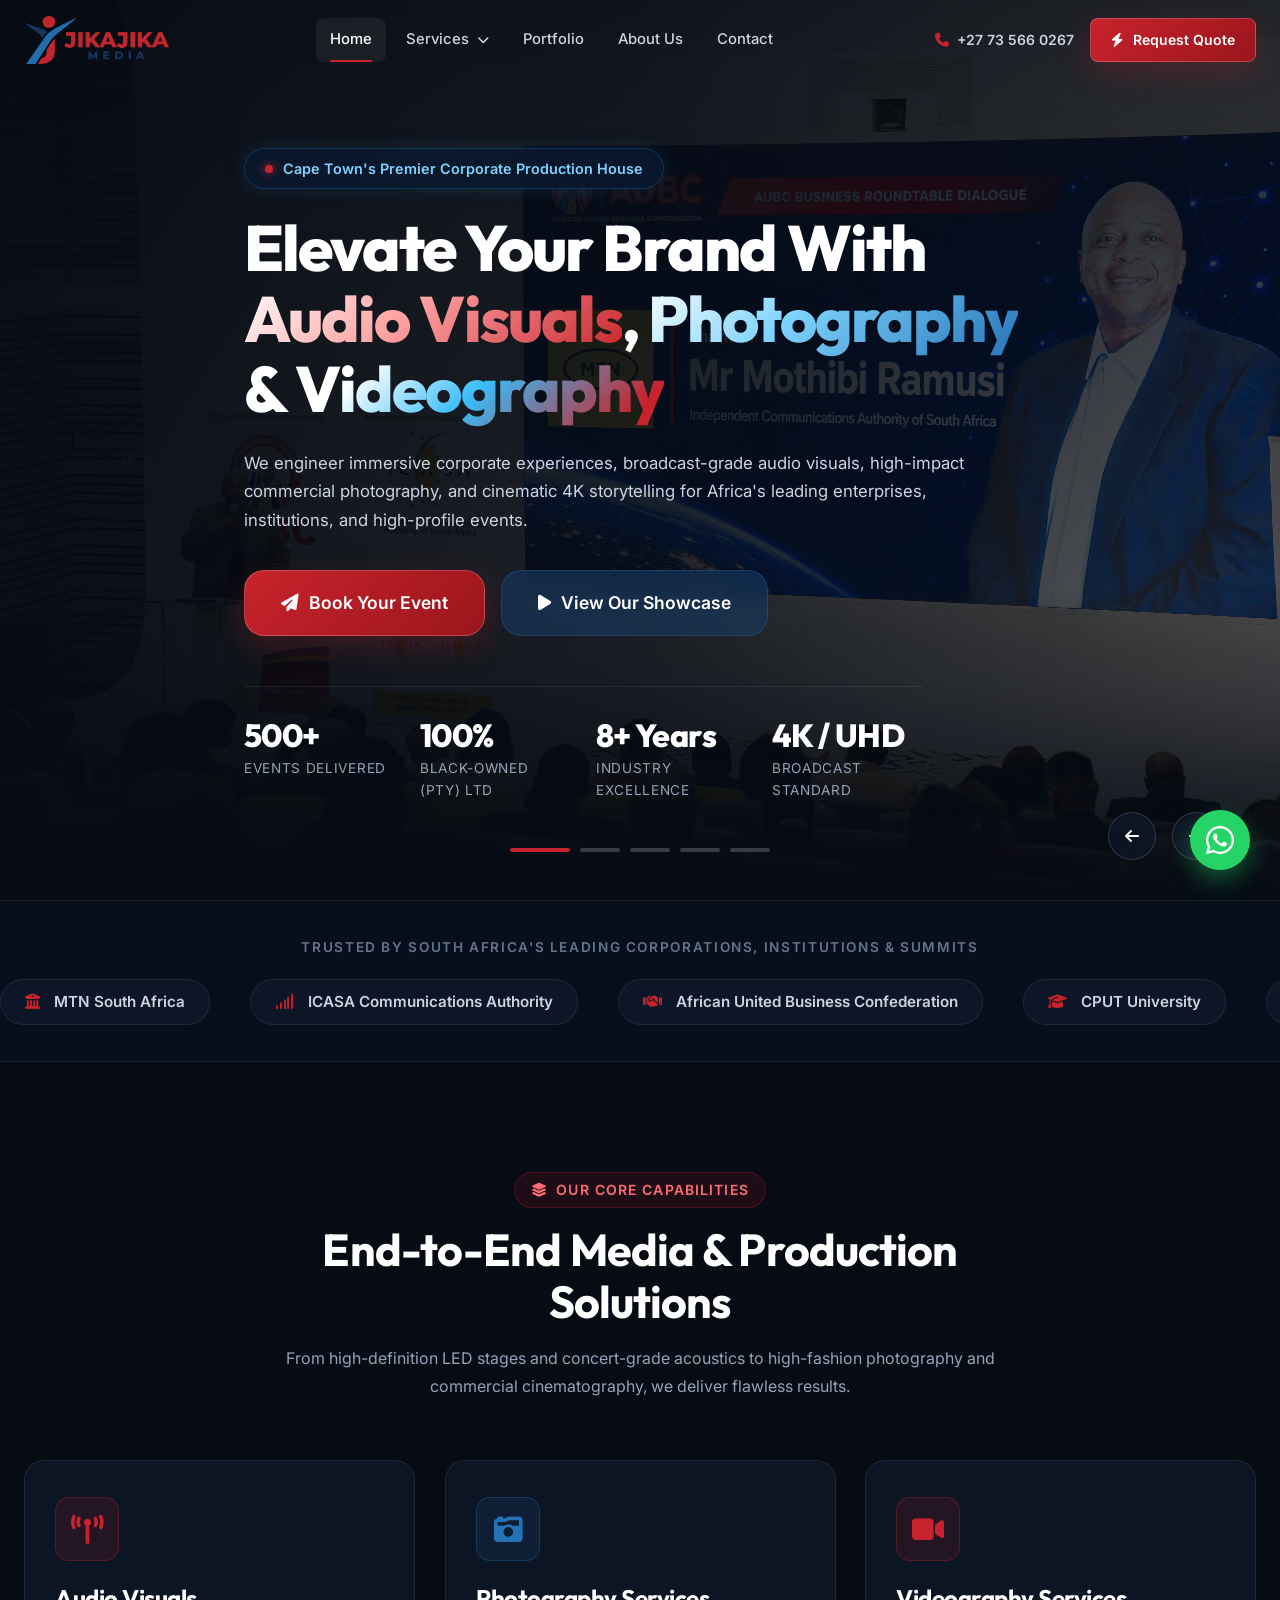
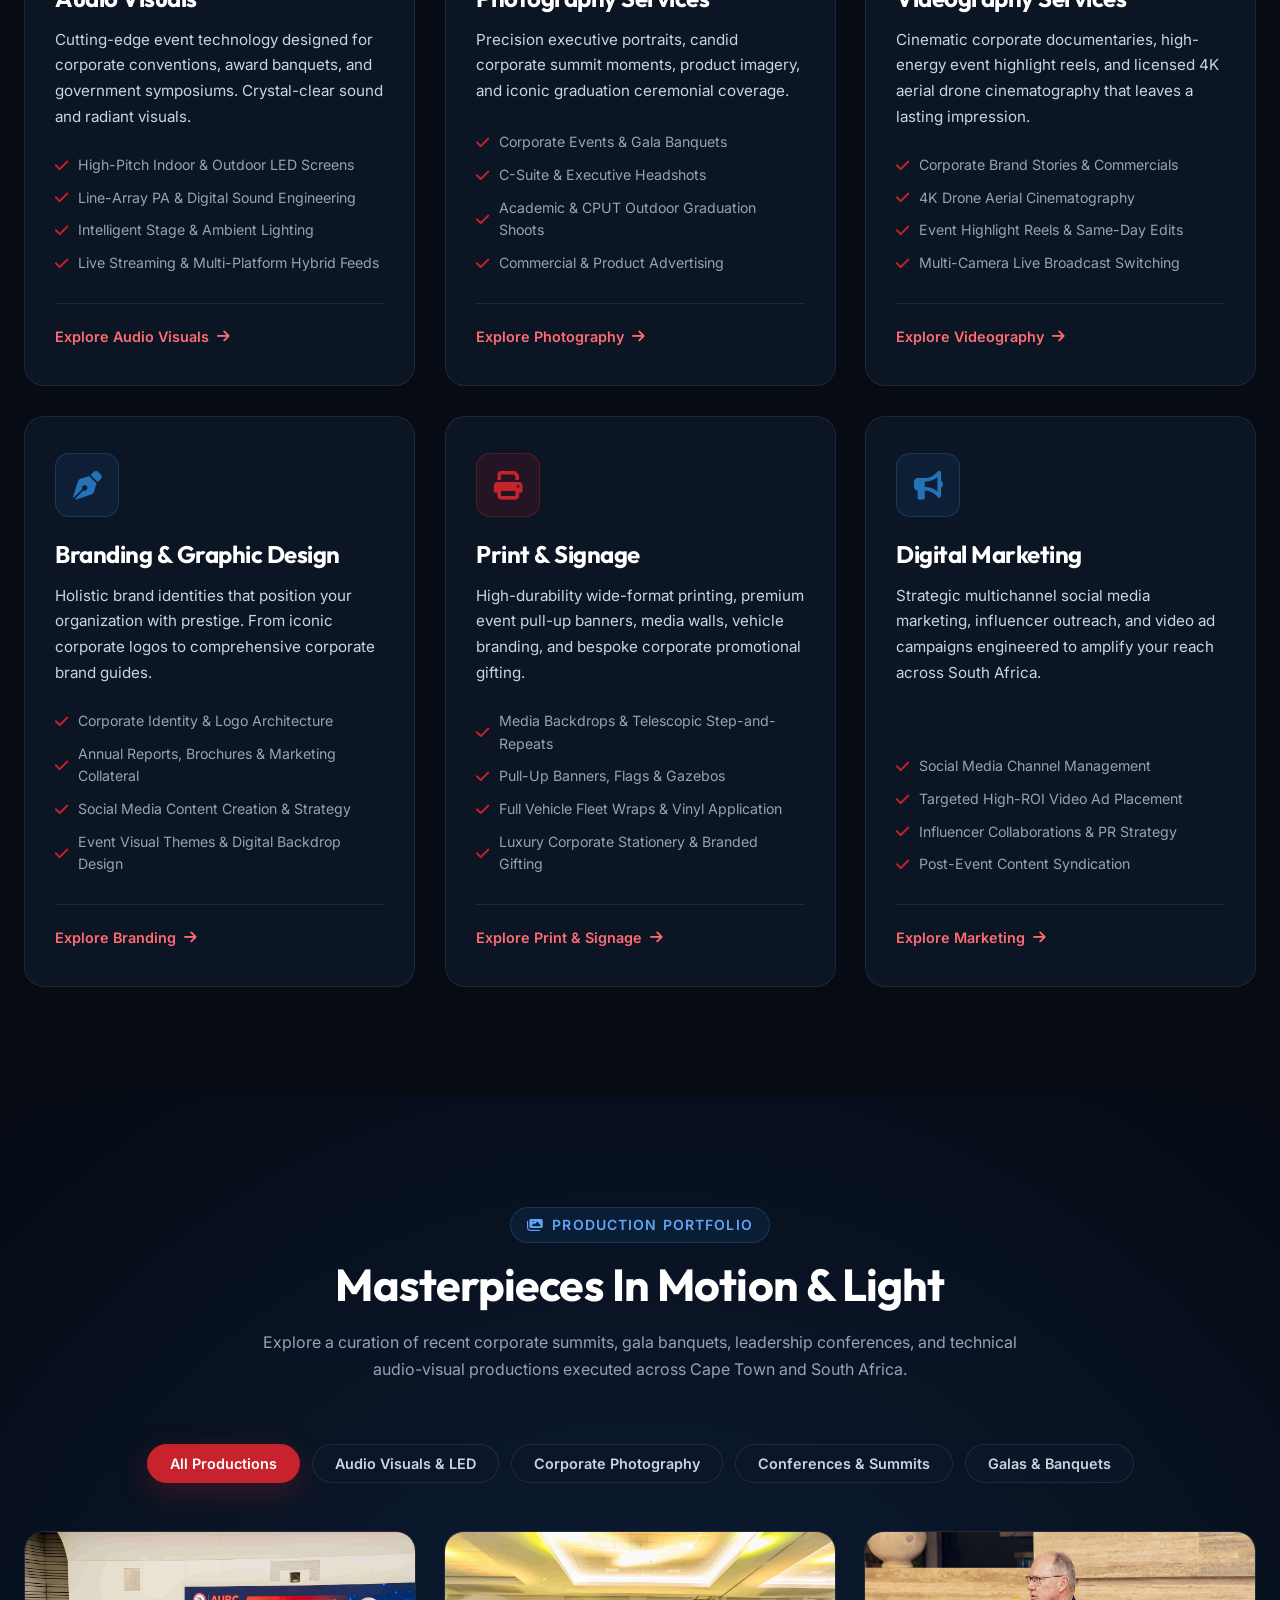
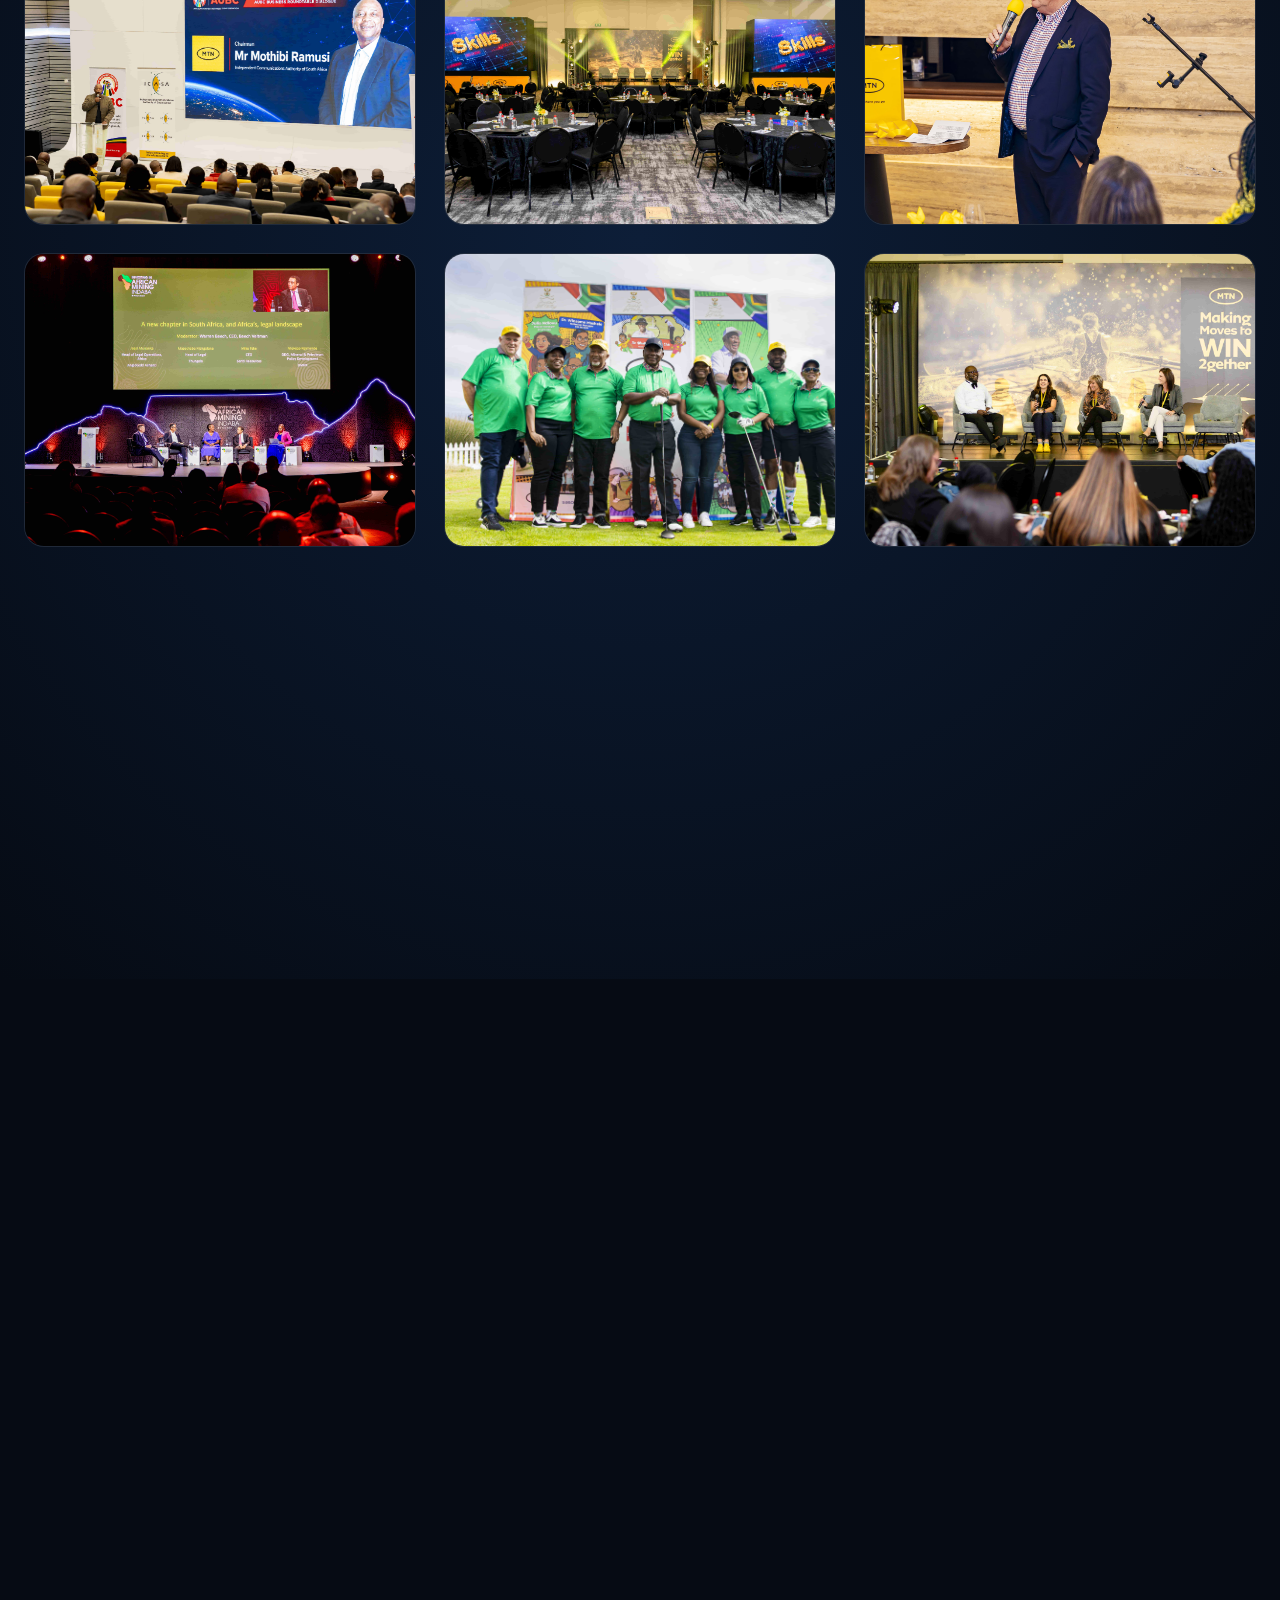
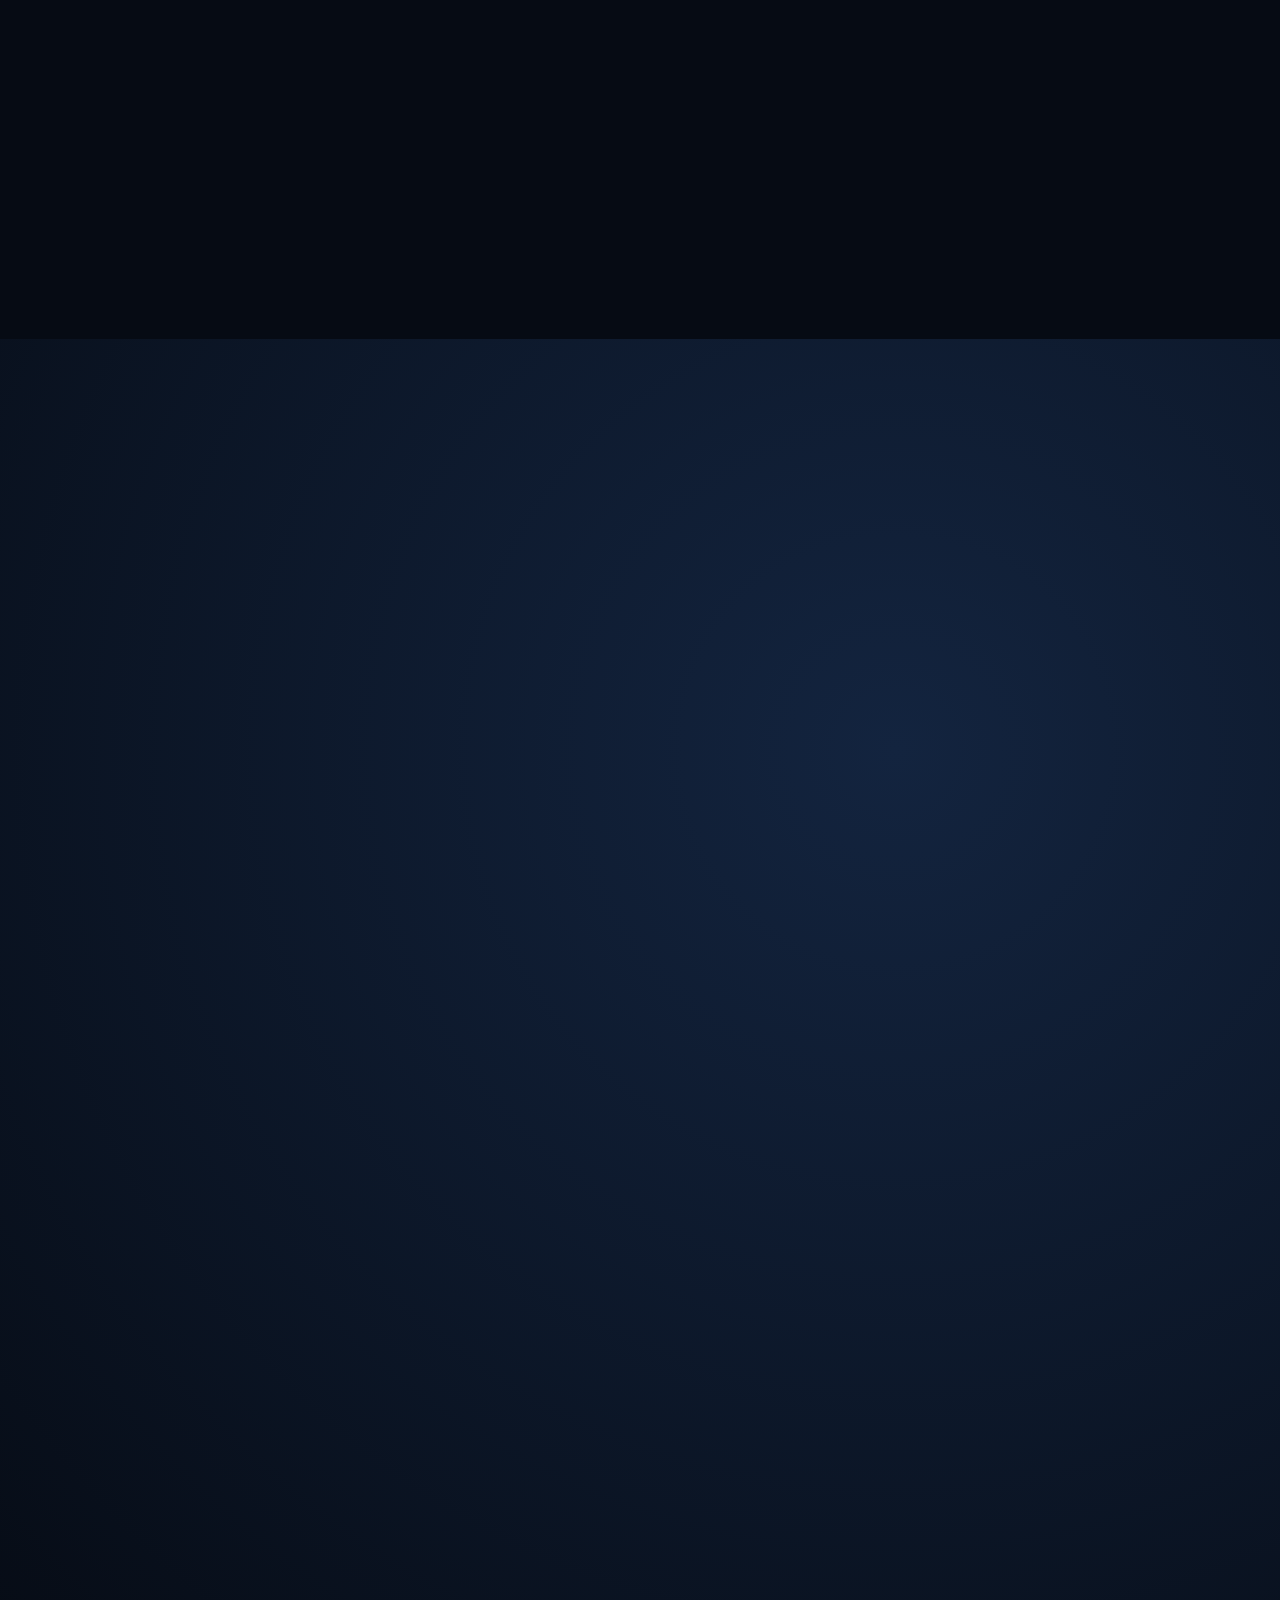
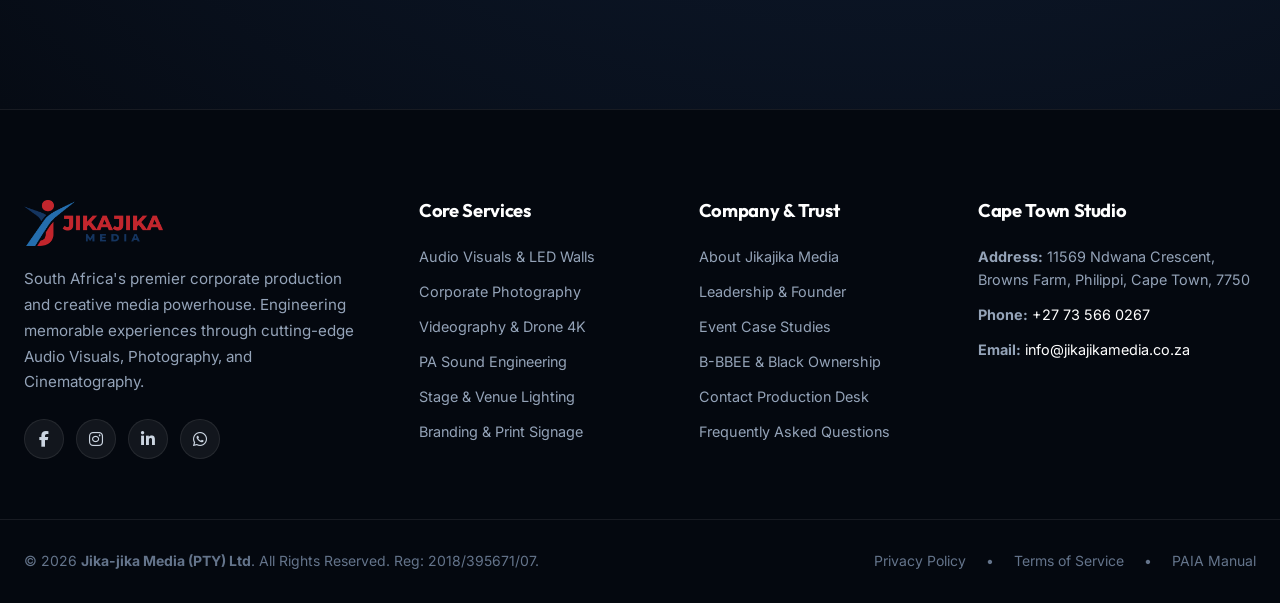
==== index.html @ 790da72a "feat: launch modern corporate website for Jikajika Media with animated hero, portfolio, services & r" ====
<!DOCTYPE html>
<html lang="en">
<head>
  <meta charset="UTF-8" />
  <meta name="viewport" content="width=device-width, initial-scale=1.0" />
  <title>Jikajika Media | Premier Audio Visuals, Photography & Videography Services</title>
  <meta name="description" content="Jikajika Media (Pty) Ltd is South Africa's premier corporate production powerhouse specializing in Audio Visuals, LED Screens, Professional Photography, 4K Videography, Stage Lighting, Branding & Signage." />
  <meta name="keywords" content="Jikajika Media, Audio Visuals Cape Town, Corporate Photography, Videography, LED Screen Rental, Stage Lighting, Zukisa Jikajika, Event Production South Africa" />
  
  <!-- Open Graph / Meta -->
  <meta property="og:title" content="Jikajika Media | Premier Corporate Media & AV Production" />
  <meta property="og:description" content="Audio Visuals, Event Photography, Videography, and Brand Solutions for Enterprise and High-Profile Events." />
  <meta property="og:image" content="assets/images/hero/DSC08653.jpg" />
  <meta property="og:type" content="website" />

  <!-- Favicon -->
  <link rel="icon" type="image/jpeg" href="assets/images/logos/Favicon.jpg" />

  <!-- Font Awesome 6 -->
  <link rel="stylesheet" href="https://cdnjs.cloudflare.com/ajax/libs/font-awesome/6.5.1/css/all.min.css" />

  <!-- Stylesheets -->
  <link rel="stylesheet" href="css/style.css" />
  <link rel="stylesheet" href="css/animations.css" />
</head>
<body>

  <!-- =========================================================================
       Site Header / Navbar
       ========================================================================= -->
  <header class="site-header">
    <div class="container-wide header-inner">
      <a href="index.html" class="brand-logo" title="Jikajika Media Home">
        <img src="assets/images/logos/Logo 1.png" alt="Jikajika Media Official Logo" />
      </a>

      <!-- Desktop Navigation -->
      <nav class="nav-links">
        <div class="nav-item">
          <a href="index.html" class="nav-link active">Home</a>
        </div>
        
        <div class="nav-item dropdown-wrapper">
          <a href="services.html" class="nav-link">
            Services <i class="fa-solid fa-chevron-down" style="font-size: 0.75rem; margin-left: 2px;"></i>
          </a>
          <div class="dropdown-menu">
            <a href="services.html#audiovisuals" class="dropdown-item">
              <i class="fa-solid fa-tower-broadcast"></i>
              <div>
                <strong>Audio Visuals</strong>
                <p style="font-size: 0.78rem; color: #94A3B8;">LED Screens, Sound & Staging</p>
              </div>
            </a>
            <a href="services.html#photography" class="dropdown-item">
              <i class="fa-solid fa-camera"></i>
              <div>
                <strong>Photography</strong>
                <p style="font-size: 0.78rem; color: #94A3B8;">Corporate, Portraits & Events</p>
              </div>
            </a>
            <a href="services.html#videography" class="dropdown-item">
              <i class="fa-solid fa-video"></i>
              <div>
                <strong>Videography Services</strong>
                <p style="font-size: 0.78rem; color: #94A3B8;">4K Drone & Brand Films</p>
              </div>
            </a>
            <a href="services.html#branding" class="dropdown-item">
              <i class="fa-solid fa-palette"></i>
              <div>
                <strong>Branding & Print</strong>
                <p style="font-size: 0.78rem; color: #94A3B8;">Identity & Large Format Signage</p>
              </div>
            </a>
          </div>
        </div>

        <div class="nav-item">
          <a href="portfolio.html" class="nav-link">Portfolio</a>
        </div>
        <div class="nav-item">
          <a href="about.html" class="nav-link">About Us</a>
        </div>
        <div class="nav-item">
          <a href="contact.html" class="nav-link">Contact</a>
        </div>
      </nav>

      <!-- CTA & Contact -->
      <div class="header-cta">
        <a href="tel:+27735660267" class="header-contact-link">
          <i class="fa-solid fa-phone" style="color: var(--primary-red);"></i>
          <span>+27 73 566 0267</span>
        </a>
        <a href="#quote" class="btn btn-primary btn-sm">
          <i class="fa-solid fa-bolt"></i> Request Quote
        </a>
        <button class="mobile-toggle" aria-label="Toggle Navigation Menu">
          <i class="fa-solid fa-bars"></i>
        </button>
      </div>
    </div>
  </header>

  <!-- =========================================================================
       Hero Slider Section (Animated Sliding Hero)
       ========================================================================= -->
  <section class="hero-slider-section">
    <div class="hero-slider-container">
      <!-- Slide 1: Audio Visuals & Corporate Summits -->
      <div class="hero-slide active">
        <div class="hero-slide-bg" style="background-image: url('assets/images/hero/DSC08653.jpg');"></div>
        <div class="hero-overlay"></div>
      </div>

      <!-- Slide 2: Grand Stage Lighting & Gala Setup -->
      <div class="hero-slide">
        <div class="hero-slide-bg" style="background-image: url('assets/images/hero/1S6A0158.jpg');"></div>
        <div class="hero-overlay"></div>
      </div>

      <!-- Slide 3: Executive Leadership & Keynotes -->
      <div class="hero-slide">
        <div class="hero-slide-bg" style="background-image: url('assets/images/hero/DWP21359.jpg');"></div>
        <div class="hero-overlay"></div>
      </div>

      <!-- Slide 4: Conference Production & Broadcast -->
      <div class="hero-slide">
        <div class="hero-slide-bg" style="background-image: url('assets/images/hero/1S6A1656.jpg');"></div>
        <div class="hero-overlay"></div>
      </div>

      <!-- Slide 5: High-End Live Event Technology -->
      <div class="hero-slide">
        <div class="hero-slide-bg" style="background-image: url('assets/images/hero/1S6A2175.jpg');"></div>
        <div class="hero-overlay"></div>
      </div>
    </div>

    <!-- Hero Content Overlay -->
    <div class="container hero-content">
      <div class="hero-badge shimmer-badge">
        <span class="hero-badge-dot"></span>
        <span>Cape Town's Premier Corporate Production House</span>
      </div>

      <h1 class="hero-title">
        Elevate Your Brand With <br />
        <span class="gradient-text-red">Audio Visuals</span>, <span class="gradient-text-blue">Photography</span> & <span class="gradient-text-brand">Videography</span>
      </h1>

      <p class="hero-description">
        We engineer immersive corporate experiences, broadcast-grade audio visuals, high-impact commercial photography, and cinematic 4K storytelling for Africa's leading enterprises, institutions, and high-profile events.
      </p>

      <div class="hero-actions">
        <a href="#quote" class="btn btn-primary btn-lg">
          <i class="fa-solid fa-paper-plane"></i> Book Your Event
        </a>
        <a href="portfolio.html" class="btn btn-secondary btn-lg">
          <i class="fa-solid fa-play"></i> View Our Showcase
        </a>
      </div>

      <!-- Quick Stats Row -->
      <div class="hero-stats-row">
        <div class="hero-stat-item">
          <h3 class="stat-counter" data-target="500" data-suffix="+">500+</h3>
          <p>Events Delivered</p>
        </div>
        <div class="hero-stat-item">
          <h3 class="stat-counter" data-target="100" data-suffix="%">100%</h3>
          <p>Black-Owned (Pty) Ltd</p>
        </div>
        <div class="hero-stat-item">
          <h3 class="stat-counter" data-target="8" data-suffix="+ Years">8+ Years</h3>
          <p>Industry Excellence</p>
        </div>
        <div class="hero-stat-item">
          <h3>4K / UHD</h3>
          <p>Broadcast Standard</p>
        </div>
      </div>
    </div>

    <!-- Slider Controls -->
    <div class="slider-controls">
      <button class="slider-btn prev" aria-label="Previous Slide">
        <i class="fa-solid fa-arrow-left"></i>
      </button>
      <button class="slider-btn next" aria-label="Next Slide">
        <i class="fa-solid fa-arrow-right"></i>
      </button>
    </div>

    <!-- Slider Progress Indicators -->
    <div class="slider-indicators">
      <span class="slider-indicator active"></span>
      <span class="slider-indicator"></span>
      <span class="slider-indicator"></span>
      <span class="slider-indicator"></span>
      <span class="slider-indicator"></span>
    </div>
  </section>

  <!-- =========================================================================
       Enterprise Client Marquee / Trust
       ========================================================================= -->
  <section class="clients-marquee-section">
    <div class="container">
      <div class="marquee-header">
        <p>Trusted by South Africa's Leading Corporations, Institutions & Summits</p>
      </div>
    </div>
    <div class="marquee-track">
      <div class="client-badge"><i class="fa-solid fa-building-columns"></i> MTN South Africa</div>
      <div class="client-badge"><i class="fa-solid fa-signal"></i> ICASA Communications Authority</div>
      <div class="client-badge"><i class="fa-solid fa-handshake"></i> African United Business Confederation</div>
      <div class="client-badge"><i class="fa-solid fa-graduation-cap"></i> CPUT University</div>
      <div class="client-badge"><i class="fa-solid fa-award"></i> Executive Business Roundtables</div>
      <div class="client-badge"><i class="fa-solid fa-microphone-lines"></i> Cape Town International Summits</div>
      <!-- Duplicated for continuous smooth marquee effect -->
      <div class="client-badge"><i class="fa-solid fa-building-columns"></i> MTN South Africa</div>
      <div class="client-badge"><i class="fa-solid fa-signal"></i> ICASA Communications Authority</div>
      <div class="client-badge"><i class="fa-solid fa-handshake"></i> African United Business Confederation</div>
      <div class="client-badge"><i class="fa-solid fa-graduation-cap"></i> CPUT University</div>
      <div class="client-badge"><i class="fa-solid fa-award"></i> Executive Business Roundtables</div>
      <div class="client-badge"><i class="fa-solid fa-microphone-lines"></i> Cape Town International Summits</div>
    </div>
  </section>

  <!-- =========================================================================
       Comprehensive Services Section
       ========================================================================= -->
  <section class="services-section" id="services">
    <div class="container">
      <div class="section-header reveal">
        <span class="section-tag"><i class="fa-solid fa-layer-group"></i> Our Core Capabilities</span>
        <h2 class="section-title">End-to-End Media & Production Solutions</h2>
        <p class="section-subtitle">
          From high-definition LED stages and concert-grade acoustics to high-fashion photography and commercial cinematography, we deliver flawless results.
        </p>
      </div>

      <div class="services-grid">
        <!-- Service 1: Audio Visuals -->
        <div class="service-card reveal delay-100">
          <div class="service-icon-box">
            <i class="fa-solid fa-tower-broadcast"></i>
          </div>
          <h3>Audio Visuals</h3>
          <p>
            Cutting-edge event technology designed for corporate conventions, award banquets, and government symposiums. Crystal-clear sound and radiant visuals.
          </p>
          <ul class="service-features-list">
            <li><i class="fa-solid fa-check"></i> High-Pitch Indoor & Outdoor LED Screens</li>
            <li><i class="fa-solid fa-check"></i> Line-Array PA & Digital Sound Engineering</li>
            <li><i class="fa-solid fa-check"></i> Intelligent Stage & Ambient Lighting</li>
            <li><i class="fa-solid fa-check"></i> Live Streaming & Multi-Platform Hybrid Feeds</li>
          </ul>
          <div class="service-card-footer">
            <a href="services.html#audiovisuals" class="service-link">
              Explore Audio Visuals <i class="fa-solid fa-arrow-right"></i>
            </a>
          </div>
        </div>

        <!-- Service 2: Photography -->
        <div class="service-card reveal delay-200">
          <div class="service-icon-box blue">
            <i class="fa-solid fa-camera-retro"></i>
          </div>
          <h3>Photography Services</h3>
          <p>
            Precision executive portraits, candid corporate summit moments, product imagery, and iconic graduation ceremonial coverage.
          </p>
          <ul class="service-features-list">
            <li><i class="fa-solid fa-check"></i> Corporate Events & Gala Banquets</li>
            <li><i class="fa-solid fa-check"></i> C-Suite & Executive Headshots</li>
            <li><i class="fa-solid fa-check"></i> Academic & CPUT Outdoor Graduation Shoots</li>
            <li><i class="fa-solid fa-check"></i> Commercial & Product Advertising</li>
          </ul>
          <div class="service-card-footer">
            <a href="services.html#photography" class="service-link">
              Explore Photography <i class="fa-solid fa-arrow-right"></i>
            </a>
          </div>
        </div>

        <!-- Service 3: Videography Services -->
        <div class="service-card reveal delay-300">
          <div class="service-icon-box">
            <i class="fa-solid fa-video"></i>
          </div>
          <h3>Videography Services</h3>
          <p>
            Cinematic corporate documentaries, high-energy event highlight reels, and licensed 4K aerial drone cinematography that leaves a lasting impression.
          </p>
          <ul class="service-features-list">
            <li><i class="fa-solid fa-check"></i> Corporate Brand Stories & Commercials</li>
            <li><i class="fa-solid fa-check"></i> 4K Drone Aerial Cinematography</li>
            <li><i class="fa-solid fa-check"></i> Event Highlight Reels & Same-Day Edits</li>
            <li><i class="fa-solid fa-check"></i> Multi-Camera Live Broadcast Switching</li>
          </ul>
          <div class="service-card-footer">
            <a href="services.html#videography" class="service-link">
              Explore Videography <i class="fa-solid fa-arrow-right"></i>
            </a>
          </div>
        </div>

        <!-- Service 4: Branding & Graphic Design -->
        <div class="service-card reveal delay-400">
          <div class="service-icon-box blue">
            <i class="fa-solid fa-pen-nib"></i>
          </div>
          <h3>Branding & Graphic Design</h3>
          <p>
            Holistic brand identities that position your organization with prestige. From iconic corporate logos to comprehensive corporate brand guides.
          </p>
          <ul class="service-features-list">
            <li><i class="fa-solid fa-check"></i> Corporate Identity & Logo Architecture</li>
            <li><i class="fa-solid fa-check"></i> Annual Reports, Brochures & Marketing Collateral</li>
            <li><i class="fa-solid fa-check"></i> Social Media Content Creation & Strategy</li>
            <li><i class="fa-solid fa-check"></i> Event Visual Themes & Digital Backdrop Design</li>
          </ul>
          <div class="service-card-footer">
            <a href="services.html#branding" class="service-link">
              Explore Branding <i class="fa-solid fa-arrow-right"></i>
            </a>
          </div>
        </div>

        <!-- Service 5: Print & Large Format Signage -->
        <div class="service-card reveal delay-500">
          <div class="service-icon-box">
            <i class="fa-solid fa-print"></i>
          </div>
          <h3>Print & Signage</h3>
          <p>
            High-durability wide-format printing, premium event pull-up banners, media walls, vehicle branding, and bespoke corporate promotional gifting.
          </p>
          <ul class="service-features-list">
            <li><i class="fa-solid fa-check"></i> Media Backdrops & Telescopic Step-and-Repeats</li>
            <li><i class="fa-solid fa-check"></i> Pull-Up Banners, Flags & Gazebos</li>
            <li><i class="fa-solid fa-check"></i> Full Vehicle Fleet Wraps & Vinyl Application</li>
            <li><i class="fa-solid fa-check"></i> Luxury Corporate Stationery & Branded Gifting</li>
          </ul>
          <div class="service-card-footer">
            <a href="services.html#signage" class="service-link">
              Explore Print & Signage <i class="fa-solid fa-arrow-right"></i>
            </a>
          </div>
        </div>

        <!-- Service 6: Digital Marketing & Campaigns -->
        <div class="service-card reveal delay-500">
          <div class="service-icon-box blue">
            <i class="fa-solid fa-bullhorn"></i>
          </div>
          <h3>Digital Marketing</h3>
          <p>
            Strategic multichannel social media marketing, influencer outreach, and video ad campaigns engineered to amplify your reach across South Africa.
          </p>
          <ul class="service-features-list">
            <li><i class="fa-solid fa-check"></i> Social Media Channel Management</li>
            <li><i class="fa-solid fa-check"></i> Targeted High-ROI Video Ad Placement</li>
            <li><i class="fa-solid fa-check"></i> Influencer Collaborations & PR Strategy</li>
            <li><i class="fa-solid fa-check"></i> Post-Event Content Syndication</li>
          </ul>
          <div class="service-card-footer">
            <a href="services.html#marketing" class="service-link">
              Explore Marketing <i class="fa-solid fa-arrow-right"></i>
            </a>
          </div>
        </div>
      </div>
    </div>
  </section>

  <!-- =========================================================================
       Interactive Portfolio Gallery Showcase
       ========================================================================= -->
  <section class="portfolio-section" id="portfolio">
    <div class="container">
      <div class="section-header reveal">
        <span class="section-tag blue-tag"><i class="fa-solid fa-images"></i> Production Portfolio</span>
        <h2 class="section-title">Masterpieces In Motion & Light</h2>
        <p class="section-subtitle">
          Explore a curation of recent corporate summits, gala banquets, leadership conferences, and technical audio-visual productions executed across Cape Town and South Africa.
        </p>
      </div>

      <!-- Category Filter Tabs -->
      <div class="portfolio-filter-nav reveal">
        <button class="filter-btn active" data-filter="all">All Productions</button>
        <button class="filter-btn" data-filter="av">Audio Visuals & LED</button>
        <button class="filter-btn" data-filter="photo">Corporate Photography</button>
        <button class="filter-btn" data-filter="video">Conferences & Summits</button>
        <button class="filter-btn" data-filter="gala">Galas & Banquets</button>
      </div>

      <!-- Portfolio Grid -->
      <div class="portfolio-grid">
        <!-- Item 1: AUBC / MTN Summit -->
        <div class="portfolio-item reveal delay-100" data-category="av">
          <img src="assets/images/hero/DSC08653.jpg" alt="AUBC Business Roundtable Dialogue LED Stage" />
          <div class="portfolio-overlay">
            <span class="portfolio-category-badge">Audio Visuals</span>
            <h4 class="portfolio-title">AUBC Business Roundtable Dialogue</h4>
            <p class="portfolio-desc">High-pitch multi-panel LED video wall & live stream integration.</p>
          </div>
        </div>

        <!-- Item 2: MTN Grand Gala Setup -->
        <div class="portfolio-item reveal delay-200" data-category="gala">
          <img src="assets/images/hero/1S6A0158.jpg" alt="MTN Corporate Gala Stage & Lighting" />
          <div class="portfolio-overlay">
            <span class="portfolio-category-badge">Galas & Banquets</span>
            <h4 class="portfolio-title">MTN Gala Dinner & Awards</h4>
            <p class="portfolio-desc">Intelligent beam stage lighting, PA acoustics and dual LED towers.</p>
          </div>
        </div>

        <!-- Item 3: Executive Keynote Speaker -->
        <div class="portfolio-item reveal delay-300" data-category="photo">
          <img src="assets/images/hero/DWP21359.jpg" alt="Executive Keynote Speaker Photography" />
          <div class="portfolio-overlay">
            <span class="portfolio-category-badge">Corporate Photography</span>
            <h4 class="portfolio-title">Executive Keynote Address</h4>
            <p class="portfolio-desc">Precision low-light portraiture and corporate documentary coverage.</p>
          </div>
        </div>

        <!-- Item 4: Technical Broadcast Control -->
        <div class="portfolio-item reveal delay-100" data-category="video">
          <img src="assets/images/hero/1S6A1656.jpg" alt="Corporate Conference Presentation and Visuals" />
          <div class="portfolio-overlay">
            <span class="portfolio-category-badge">Conferences & Summits</span>
            <h4 class="portfolio-title">National Tech & Media Forum</h4>
            <p class="portfolio-desc">Full conference recording, live switching, and audio capture.</p>
          </div>
        </div>

        <!-- Item 5: Grand Ballroom Stage Production -->
        <div class="portfolio-item reveal delay-200" data-category="av">
          <img src="assets/images/hero/1S6A2175.jpg" alt="Ballroom Stage Production" />
          <div class="portfolio-overlay">
            <span class="portfolio-category-badge">Audio Visuals</span>
            <h4 class="portfolio-title">Imperial Ballroom Summit</h4>
            <p class="portfolio-desc">Full truss rigging, intelligent spotlights, and high-impact sound.</p>
          </div>
        </div>

        <!-- Item 6: Executive Delegate Coverage -->
        <div class="portfolio-item reveal delay-300" data-category="photo">
          <img src="assets/images/gallery/1S6A0363.jpg" alt="Executive Delegates Networking" />
          <div class="portfolio-overlay">
            <span class="portfolio-category-badge">Corporate Photography</span>
            <h4 class="portfolio-title">VIP Roundtable Networking</h4>
            <p class="portfolio-desc">Candid high-resolution photography capturing key business leaders.</p>
          </div>
        </div>

        <!-- Item 7: CPUT Academic & Leadership Event -->
        <div class="portfolio-item reveal delay-100" data-category="photo">
          <img src="assets/images/gallery/1S6A1126.jpg" alt="Graduation and Corporate Honours" />
          <div class="portfolio-overlay">
            <span class="portfolio-category-badge">Corporate Photography</span>
            <h4 class="portfolio-title">Ceremonial Honors & Awards</h4>
            <p class="portfolio-desc">Specialist outdoor and hall ceremonial photography.</p>
          </div>
        </div>

        <!-- Item 8: Dynamic Presentation Coverage -->
        <div class="portfolio-item reveal delay-200" data-category="video">
          <img src="assets/images/gallery/1S6A1426.jpg" alt="Keynote Presentation" />
          <div class="portfolio-overlay">
            <span class="portfolio-category-badge">Conferences & Summits</span>
            <h4 class="portfolio-title">Industry Transformation Dialogue</h4>
            <p class="portfolio-desc">Full 4K video documentation and real-time social reels.</p>
          </div>
        </div>

        <!-- Item 9: Corporate Banquet Excellence -->
        <div class="portfolio-item reveal delay-300" data-category="gala">
          <img src="assets/images/gallery/DSC07370.jpg" alt="Corporate Banquet Excellence" />
          <div class="portfolio-overlay">
            <span class="portfolio-category-badge">Galas & Banquets</span>
            <h4 class="portfolio-title">Annual Corporate Showcase</h4>
            <p class="portfolio-desc">Ambience lighting, decor capture, and attendee engagement.</p>
          </div>
        </div>
      </div>
    </div>
  </section>

  <!-- Lightbox Modal -->
  <div id="lightboxModal" class="lightbox-modal">
    <div class="lightbox-content">
      <span id="lightboxClose" class="lightbox-close">&times;</span>
      <img id="lightboxImg" src="" alt="Enlarged Showcase View" />
      <div id="lightboxCaption" class="lightbox-caption"></div>
    </div>
  </div>

  <!-- =========================================================================
       About & Corporate Profile Section
       ========================================================================= -->
  <section class="about-section" id="about">
    <div class="container">
      <div class="about-grid">
        <div class="about-image-collage reveal-left">
          <div class="about-main-img">
            <img src="assets/images/hero/1S6A1656.jpg" alt="Jikajika Media Corporate Production Team in Action" />
          </div>
          <div class="about-floating-card">
            <h4>100%</h4>
            <p>Black-Owned South African Enterprise Empowering Creative Excellence.</p>
          </div>
        </div>

        <div class="about-content reveal-right">
          <span class="section-tag"><i class="fa-solid fa-shield-halved"></i> Corporate Profile</span>
          <h2>Driven by Passion, Defined by Perfection</h2>
          <p>
            Established in 2018 under the visionary leadership of Managing Director <strong>Zukisa Jika-jika</strong>, <strong>Jikajika Media (Pty) Ltd</strong> has grown into one of the Western Cape's most reliable and technologically advanced production companies.
          </p>
          <p>
            Headquartered in Cape Town, our mission is to empower corporations, government bodies, academic institutions, and private clients with broadcast-grade audio-visual infrastructure and world-class digital media that commands attention.
          </p>

          <div class="about-values-grid">
            <div class="about-value-item">
              <i class="fa-solid fa-satellite-dish"></i>
              <div>
                <h4>Cutting-Edge Gear</h4>
                <p>Industry-standard 4K cameras, LED video matrices, and digital audio consoles.</p>
              </div>
            </div>

            <div class="about-value-item">
              <i class="fa-solid fa-clock-rotate-left"></i>
              <div>
                <h4>Zero-Downtime Guarantee</h4>
                <p>Redundant backups and battle-tested sound and video engineers on site.</p>
              </div>
            </div>

            <div class="about-value-item">
              <i class="fa-solid fa-fingerprint"></i>
              <div>
                <h4>Tailored Visual Identity</h4>
                <p>Every event is customized to reflect your corporate branding and goals.</p>
              </div>
            </div>

            <div class="about-value-item">
              <i class="fa-solid fa-award"></i>
              <div>
                <h4>Proven Track Record</h4>
                <p>From MTN roundtables to university graduations, our results speak for themselves.</p>
              </div>
            </div>
          </div>

          <a href="about.html" class="btn btn-outline">
            <i class="fa-solid fa-arrow-right"></i> Read Full Company Story
          </a>
        </div>
      </div>
    </div>
  </section>

  <!-- =========================================================================
       Interactive Quote Estimator & Booking Section
       ========================================================================= -->
  <section class="quote-section" id="quote">
    <div class="container">
      <div class="quote-wrapper reveal">
        <div class="section-header" style="margin-bottom: 40px; text-align: left;">
          <span class="section-tag"><i class="fa-solid fa-calculator"></i> Fast Booking & Estimator</span>
          <h2 class="section-title">Request a Custom Production Proposal</h2>
          <p class="section-subtitle">
            Tell us about your upcoming summit, gala dinner, photoshoot, or video production. Our team responds with detailed packages within 2 hours.
          </p>
        </div>

        <div class="quote-grid">
          <!-- Form -->
          <form id="quoteForm">
            <div style="display: grid; grid-template-columns: 1fr 1fr; gap: 20px;">
              <div class="form-group">
                <label class="form-label" for="quoteName">Full Name / Contact Person *</label>
                <input type="text" id="quoteName" class="form-control" placeholder="e.g. Sipho Khumalo" required />
              </div>
              <div class="form-group">
                <label class="form-label" for="quoteCompany">Organization / Company</label>
                <input type="text" id="quoteCompany" class="form-control" placeholder="e.g. MTN South Africa" />
              </div>
            </div>

            <div style="display: grid; grid-template-columns: 1fr 1fr; gap: 20px;">
              <div class="form-group">
                <label class="form-label" for="quotePhone">Phone / WhatsApp Number *</label>
                <input type="tel" id="quotePhone" class="form-control" placeholder="e.g. +27 73 566 0267" required />
              </div>
              <div class="form-group">
                <label class="form-label" for="quoteEmail">Corporate Email Address *</label>
                <input type="email" id="quoteEmail" class="form-control" placeholder="e.g. events@company.co.za" required />
              </div>
            </div>

            <div style="display: grid; grid-template-columns: 1fr 1fr; gap: 20px;">
              <div class="form-group">
                <label class="form-label" for="quoteEventType">Event / Project Type</label>
                <select id="quoteEventType" class="form-control">
                  <option value="Corporate Summit / Conference">Corporate Summit / Conference</option>
                  <option value="Annual Gala Dinner & Awards">Annual Gala Dinner & Awards</option>
                  <option value="Audio Visual & LED Hire">Audio Visual & LED Hire</option>
                  <option value="Corporate Photography & Portraits">Corporate Photography & Portraits</option>
                  <option value="Commercial Videography & Drone">Commercial Videography & Drone</option>
                  <option value="Graduation Ceremonial Shoot">Graduation Ceremonial Shoot</option>
                  <option value="Branding, Print & Signage">Branding, Print & Signage</option>
                </select>
              </div>
              <div class="form-group">
                <label class="form-label" for="quoteDate">Target Event Date</label>
                <input type="date" id="quoteDate" class="form-control" />
              </div>
            </div>

            <div class="form-group">
              <label class="form-label">Select Required Services (Select all that apply):</label>
              <div class="services-checkbox-grid">
                <label class="service-checkbox-card">
                  <input type="checkbox" value="Audio Visuals & LED Screens" checked />
                  <span>Audio Visuals & LED</span>
                </label>
                <label class="service-checkbox-card">
                  <input type="checkbox" value="Sound Engineering & PA" />
                  <span>Sound Engineering</span>
                </label>
                <label class="service-checkbox-card">
                  <input type="checkbox" value="Stage & Ambient Lighting" />
                  <span>Stage Lighting</span>
                </label>
                <label class="service-checkbox-card">
                  <input type="checkbox" value="Event Photography" checked />
                  <span>Event Photography</span>
                </label>
                <label class="service-checkbox-card">
                  <input type="checkbox" value="4K Videography & Drone" checked />
                  <span>4K Videography</span>
                </label>
                <label class="service-checkbox-card">
                  <input type="checkbox" value="Live Streaming / Hybrid" />
                  <span>Live Streaming</span>
                </label>
                <label class="service-checkbox-card">
                  <input type="checkbox" value="Branding & Signage" />
                  <span>Branding & Banners</span>
                </label>
              </div>
            </div>

            <div class="form-group">
              <label class="form-label" for="quoteNotes">Project Scope & Venue Details</label>
              <textarea id="quoteNotes" rows="3" class="form-control" placeholder="Share estimated attendance, venue location in Cape Town or elsewhere, and special technical requirements..."></textarea>
            </div>

            <button type="submit" class="btn btn-primary btn-lg" style="width: 100%;">
              <i class="fa-brands fa-whatsapp"></i> Submit & Connect on WhatsApp
            </button>
          </form>

          <!-- Contact Quick Info Box -->
          <div class="quote-summary-card">
            <div>
              <h3 class="gradient-text-red">Direct Production Desk</h3>
              <p style="color: var(--text-secondary); margin-bottom: 24px; font-size: 0.95rem;">
                Need urgent technical assistance, emergency equipment hire, or immediate same-day availability? Contact our production desk directly.
              </p>

              <div class="contact-quick-list">
                <a href="tel:+27735660267" class="contact-quick-item">
                  <i class="fa-solid fa-phone"></i>
                  <div>
                    <strong style="color: #FFF;">Direct Line / WhatsApp</strong><br />
                    <span>+27 73 566 0267</span>
                  </div>
                </a>

                <a href="mailto:info@jikajikamedia.co.za" class="contact-quick-item">
                  <i class="fa-solid fa-envelope"></i>
                  <div>
                    <strong style="color: #FFF;">Email Inquiries</strong><br />
                    <span>info@jikajikamedia.co.za</span>
                  </div>
                </a>

                <div class="contact-quick-item">
                  <i class="fa-solid fa-location-dot"></i>
                  <div>
                    <strong style="color: #FFF;">Studio Location</strong><br />
                    <span>11569 Ndwana Crescent, Browns Farm, Philippi, Cape Town</span>
                  </div>
                </div>

                <div class="contact-quick-item">
                  <i class="fa-solid fa-clock"></i>
                  <div>
                    <strong style="color: #FFF;">Operational Hours</strong><br />
                    <span>Monday - Sunday: 24/7 Event Coverage</span>
                  </div>
                </div>
              </div>
            </div>

            <div style="padding-top: 20px; border-top: 1px solid var(--border-subtle);">
              <p style="font-size: 0.85rem; color: var(--text-dim);">
                <i class="fa-solid fa-circle-check" style="color: #22C55E; margin-right: 6px;"></i> 100% Tax Compliant & Fully Insured Production Equipment.
              </p>
            </div>
          </div>
        </div>
      </div>
    </div>
  </section>

  <!-- =========================================================================
       Site Footer
       ========================================================================= -->
  <footer class="site-footer">
    <div class="container footer-grid">
      <div class="footer-brand">
        <a href="index.html" class="brand-logo" style="margin-bottom: 20px;">
          <img src="assets/images/logos/Logo 1.png" alt="Jikajika Media Logo" style="height: 46px;" />
        </a>
        <p>
          South Africa's premier corporate production and creative media powerhouse. Engineering memorable experiences through cutting-edge Audio Visuals, Photography, and Cinematography.
        </p>
        <div class="social-links">
          <a href="https://facebook.com" target="_blank" rel="noopener" class="social-link" title="Facebook"><i class="fa-brands fa-facebook-f"></i></a>
          <a href="https://instagram.com" target="_blank" rel="noopener" class="social-link" title="Instagram"><i class="fa-brands fa-instagram"></i></a>
          <a href="https://linkedin.com" target="_blank" rel="noopener" class="social-link" title="LinkedIn"><i class="fa-brands fa-linkedin-in"></i></a>
          <a href="https://wa.me/27735660267" target="_blank" rel="noopener" class="social-link" title="WhatsApp"><i class="fa-brands fa-whatsapp"></i></a>
        </div>
      </div>

      <div class="footer-column">
        <h4>Core Services</h4>
        <div class="footer-links">
          <a href="services.html#audiovisuals" class="footer-link">Audio Visuals & LED Walls</a>
          <a href="services.html#photography" class="footer-link">Corporate Photography</a>
          <a href="services.html#videography" class="footer-link">Videography & Drone 4K</a>
          <a href="services.html#sound" class="footer-link">PA Sound Engineering</a>
          <a href="services.html#lighting" class="footer-link">Stage & Venue Lighting</a>
          <a href="services.html#branding" class="footer-link">Branding & Print Signage</a>
        </div>
      </div>

      <div class="footer-column">
        <h4>Company & Trust</h4>
        <div class="footer-links">
          <a href="about.html" class="footer-link">About Jikajika Media</a>
          <a href="about.html#leadership" class="footer-link">Leadership & Founder</a>
          <a href="portfolio.html" class="footer-link">Event Case Studies</a>
          <a href="about.html#empowerment" class="footer-link">B-BBEE & Black Ownership</a>
          <a href="contact.html" class="footer-link">Contact Production Desk</a>
          <a href="contact.html#faqs" class="footer-link">Frequently Asked Questions</a>
        </div>
      </div>

      <div class="footer-column">
        <h4>Cape Town Studio</h4>
        <p style="color: var(--text-muted); font-size: 0.9rem; margin-bottom: 12px;">
          <strong>Address:</strong> 11569 Ndwana Crescent, Browns Farm, Philippi, Cape Town, 7750
        </p>
        <p style="color: var(--text-muted); font-size: 0.9rem; margin-bottom: 12px;">
          <strong>Phone:</strong> <a href="tel:+27735660267" style="color: #FFF;">+27 73 566 0267</a>
        </p>
        <p style="color: var(--text-muted); font-size: 0.9rem;">
          <strong>Email:</strong> <a href="mailto:info@jikajikamedia.co.za" style="color: #FFF;">info@jikajikamedia.co.za</a>
        </p>
      </div>
    </div>

    <div class="container footer-bottom">
      <div>
        &copy; 2026 <strong>Jika-jika Media (PTY) Ltd</strong>. All Rights Reserved. Reg: 2018/395671/07.
      </div>
      <div style="display: flex; gap: 20px;">
        <a href="contact.html" style="color: var(--text-dim);">Privacy Policy</a>
        <span>•</span>
        <a href="contact.html" style="color: var(--text-dim);">Terms of Service</a>
        <span>•</span>
        <a href="contact.html" style="color: var(--text-dim);">PAIA Manual</a>
      </div>
    </div>
  </footer>

  <!-- Floating WhatsApp Action -->
  <a href="https://wa.me/27735660267?text=Hello%20Jikajika%20Media,%20I%20would%20like%20to%20inquire%20about%20your%20production%20services." target="_blank" rel="noopener" class="whatsapp-float" title="Chat with Jikajika Media on WhatsApp">
    <i class="fa-brands fa-whatsapp"></i>
  </a>

  <!-- Scripts -->
  <script src="js/slider.js"></script>
  <script src="js/portfolio.js"></script>
  <script src="js/main.js"></script>
</body>
</html>
---- css/style.css ----
/* ==========================================================================
   JIKAJIKA MEDIA (PTY) LTD - OFFICIAL CORPORATE STYLESHEET
   Brand Colors: Red (#C8232C) | Navy Blue (#163A63) | Sky Blue (#2573B7)
   ========================================================================== */

@import url('https://fonts.googleapis.com/css2?family=Inter:wght@300;400;500;600;700;800&family=Outfit:wght@400;500;600;700;800;900&display=swap');

:root {
  /* Brand Color Palette */
  --primary-red: #C8232C;
  --primary-red-hover: #E02832;
  --primary-red-dark: #9B151C;
  --primary-red-glow: rgba(200, 35, 44, 0.35);
  
  --brand-navy: #163A63;
  --brand-navy-dark: #0A192F;
  --brand-navy-deep: #060E1A;
  --brand-navy-light: #1F4E85;
  
  --accent-blue: #2573B7;
  --accent-cyan: #38BDF8;
  --accent-blue-glow: rgba(37, 115, 183, 0.35);

  /* Backgrounds & Surfaces */
  --bg-main: #060B14;
  --bg-secondary: #0B1322;
  --bg-card: rgba(16, 26, 44, 0.7);
  --bg-card-hover: rgba(22, 36, 61, 0.85);
  --bg-glass: rgba(10, 25, 47, 0.75);
  --bg-glass-light: rgba(255, 255, 255, 0.05);

  /* Borders & Dividers */
  --border-subtle: rgba(255, 255, 255, 0.08);
  --border-brand: rgba(200, 35, 44, 0.3);
  --border-brand-blue: rgba(37, 115, 183, 0.3);
  --border-glow: rgba(255, 255, 255, 0.15);

  /* Typography */
  --font-heading: 'Outfit', sans-serif;
  --font-body: 'Inter', sans-serif;

  --text-pure-white: #FFFFFF;
  --text-primary: #F8FAFC;
  --text-secondary: #CBD5E1;
  --text-muted: #94A3B8;
  --text-dim: #64748B;

  /* Spacing & Radii */
  --radius-sm: 8px;
  --radius-md: 14px;
  --radius-lg: 20px;
  --radius-xl: 28px;
  --radius-full: 9999px;

  /* Shadows */
  --shadow-sm: 0 4px 12px rgba(0, 0, 0, 0.2);
  --shadow-md: 0 10px 30px rgba(0, 0, 0, 0.35);
  --shadow-lg: 0 20px 50px rgba(0, 0, 0, 0.5);
  --shadow-brand-red: 0 10px 30px rgba(200, 35, 44, 0.25);
  --shadow-brand-blue: 0 10px 30px rgba(37, 115, 183, 0.25);

  /* Transitions */
  --transition-fast: 0.2s cubic-bezier(0.4, 0, 0.2, 1);
  --transition-normal: 0.35s cubic-bezier(0.4, 0, 0.2, 1);
  --transition-slow: 0.6s cubic-bezier(0.16, 1, 0.3, 1);
}

/* ==========================================================================
   CSS Reset & Global Settings
   ========================================================================== */
*, *::before, *::after {
  box-sizing: border-box;
  margin: 0;
  padding: 0;
}

html {
  scroll-behavior: smooth;
  font-size: 16px;
  background-color: var(--bg-main);
  color: var(--text-primary);
  font-family: var(--font-body);
  -webkit-font-smoothing: antialiased;
  -moz-osx-font-smoothing: grayscale;
  overflow-x: hidden;
}

body {
  min-height: 100vh;
  line-height: 1.6;
  background: radial-gradient(circle at 50% 0%, #10223b 0%, #060B14 70%);
  background-attachment: fixed;
  color: var(--text-primary);
  overflow-x: hidden;
  position: relative;
}

a {
  color: inherit;
  text-decoration: none;
  transition: var(--transition-fast);
}

img {
  max-width: 100%;
  height: auto;
  display: block;
}

ul, ol {
  list-style: none;
}

button, input, select, textarea {
  font-family: inherit;
  font-size: inherit;
  color: inherit;
  border: none;
  outline: none;
  background: none;
}

.container {
  width: 100%;
  max-width: 1320px;
  margin: 0 auto;
  padding: 0 24px;
}

.container-wide {
  width: 100%;
  max-width: 1520px;
  margin: 0 auto;
  padding: 0 24px;
}

/* ==========================================================================
   Typography Utilities
   ========================================================================== */
h1, h2, h3, h4, h5, h6 {
  font-family: var(--font-heading);
  font-weight: 700;
  line-height: 1.15;
  color: var(--text-pure-white);
  letter-spacing: -0.02em;
}

.gradient-text-red {
  background: linear-gradient(135deg, #FFFFFF 0%, #FFA8A8 40%, var(--primary-red) 100%);
  -webkit-background-clip: text;
  -webkit-text-fill-color: transparent;
}

.gradient-text-blue {
  background: linear-gradient(135deg, #FFFFFF 0%, #7DD3FC 40%, var(--accent-blue) 100%);
  -webkit-background-clip: text;
  -webkit-text-fill-color: transparent;
}

.gradient-text-brand {
  background: linear-gradient(135deg, #FFFFFF 20%, #38BDF8 50%, var(--primary-red) 90%);
  -webkit-background-clip: text;
  -webkit-text-fill-color: transparent;
}

.section-header {
  text-align: center;
  max-width: 760px;
  margin: 0 auto 60px;
}

.section-tag {
  display: inline-flex;
  align-items: center;
  gap: 8px;
  padding: 6px 16px;
  background: rgba(200, 35, 44, 0.12);
  border: 1px solid var(--border-brand);
  border-radius: var(--radius-full);
  color: #FF6B72;
  font-size: 0.875rem;
  font-weight: 600;
  text-transform: uppercase;
  letter-spacing: 0.08em;
  margin-bottom: 16px;
}

.section-tag.blue-tag {
  background: rgba(37, 115, 183, 0.12);
  border-color: var(--border-brand-blue);
  color: #60A5FA;
}

.section-title {
  font-size: clamp(2rem, 3.5vw, 3rem);
  margin-bottom: 18px;
}

.section-subtitle {
  font-size: clamp(1rem, 1.2vw, 1.15rem);
  color: var(--text-muted);
  line-height: 1.7;
}

/* ==========================================================================
   Buttons & Interactive Elements
   ========================================================================== */
.btn {
  display: inline-flex;
  align-items: center;
  justify-content: center;
  gap: 10px;
  padding: 14px 28px;
  border-radius: var(--radius-md);
  font-weight: 600;
  font-size: 0.975rem;
  cursor: pointer;
  transition: all var(--transition-normal);
  position: relative;
  overflow: hidden;
  text-align: center;
  white-space: nowrap;
}

.btn-primary {
  background: linear-gradient(135deg, var(--primary-red) 0%, var(--primary-red-dark) 100%);
  color: #FFFFFF;
  box-shadow: var(--shadow-brand-red);
  border: 1px solid rgba(255, 255, 255, 0.2);
}

.btn-primary:hover {
  background: linear-gradient(135deg, var(--primary-red-hover) 0%, var(--primary-red) 100%);
  transform: translateY(-2px);
  box-shadow: 0 14px 35px rgba(200, 35, 44, 0.45);
}

.btn-secondary {
  background: rgba(22, 58, 99, 0.6);
  color: var(--text-pure-white);
  border: 1px solid var(--border-brand-blue);
  backdrop-filter: blur(12px);
}

.btn-secondary:hover {
  background: rgba(37, 115, 183, 0.4);
  border-color: var(--accent-cyan);
  transform: translateY(-2px);
  box-shadow: var(--shadow-brand-blue);
}

.btn-outline {
  background: transparent;
  color: var(--text-primary);
  border: 1px solid var(--border-glow);
  backdrop-filter: blur(8px);
}

.btn-outline:hover {
  background: rgba(255, 255, 255, 0.1);
  border-color: var(--text-pure-white);
  transform: translateY(-2px);
}

.btn-sm {
  padding: 10px 20px;
  font-size: 0.875rem;
  border-radius: var(--radius-sm);
}

.btn-lg {
  padding: 18px 36px;
  font-size: 1.1rem;
  border-radius: var(--radius-lg);
}

/* ==========================================================================
   Header & Navigation
   ========================================================================== */
.site-header {
  position: fixed;
  top: 0;
  left: 0;
  right: 0;
  z-index: 1000;
  transition: all var(--transition-normal);
  padding: 16px 0;
}

.site-header.scrolled {
  padding: 10px 0;
  background: rgba(6, 11, 20, 0.92);
  backdrop-filter: blur(20px);
  -webkit-backdrop-filter: blur(20px);
  border-bottom: 1px solid var(--border-subtle);
  box-shadow: 0 10px 30px rgba(0, 0, 0, 0.6);
}

.header-inner {
  display: flex;
  align-items: center;
  justify-content: space-between;
  gap: 20px;
}

.brand-logo {
  display: flex;
  align-items: center;
  gap: 12px;
  z-index: 1010;
}

.brand-logo img {
  height: 48px;
  width: auto;
  object-fit: contain;
  transition: transform var(--transition-fast);
}

.brand-logo:hover img {
  transform: scale(1.03);
}

.nav-links {
  display: flex;
  align-items: center;
  gap: 6px;
}

.nav-item {
  position: relative;
}

.nav-link {
  display: inline-flex;
  align-items: center;
  gap: 6px;
  padding: 10px 14px;
  font-size: 0.925rem;
  font-weight: 500;
  color: var(--text-secondary);
  border-radius: var(--radius-sm);
  transition: var(--transition-fast);
}

.nav-link:hover,
.nav-link.active {
  color: var(--text-pure-white);
  background: rgba(255, 255, 255, 0.06);
}

.nav-link.active::after {
  content: '';
  position: absolute;
  bottom: 0px;
  left: 14px;
  right: 14px;
  height: 2px;
  background: var(--primary-red);
  border-radius: 2px;
}

/* Dropdown Menu */
.dropdown-wrapper {
  position: relative;
}

.dropdown-menu {
  position: absolute;
  top: 100%;
  left: 0;
  min-width: 270px;
  padding: 12px;
  background: rgba(10, 20, 36, 0.96);
  backdrop-filter: blur(24px);
  border: 1px solid var(--border-subtle);
  border-radius: var(--radius-md);
  box-shadow: var(--shadow-lg);
  opacity: 0;
  visibility: hidden;
  transform: translateY(12px);
  transition: all var(--transition-normal);
  z-index: 1020;
}

.dropdown-wrapper:hover .dropdown-menu {
  opacity: 1;
  visibility: visible;
  transform: translateY(4px);
}

.dropdown-item {
  display: flex;
  align-items: center;
  gap: 12px;
  padding: 10px 14px;
  border-radius: var(--radius-sm);
  color: var(--text-secondary);
  font-size: 0.9rem;
  transition: var(--transition-fast);
}

.dropdown-item:hover {
  background: rgba(200, 35, 44, 0.15);
  color: var(--text-pure-white);
  transform: translateX(4px);
}

.dropdown-item i {
  color: var(--primary-red);
  font-size: 1.1rem;
}

.header-cta {
  display: flex;
  align-items: center;
  gap: 16px;
}

.header-contact-link {
  display: flex;
  align-items: center;
  gap: 8px;
  font-size: 0.875rem;
  font-weight: 600;
  color: var(--text-secondary);
}

.header-contact-link:hover {
  color: #38BDF8;
}

.mobile-toggle {
  display: none;
  background: none;
  border: none;
  color: var(--text-pure-white);
  font-size: 1.6rem;
  cursor: pointer;
  z-index: 1010;
}

/* ==========================================================================
   Hero Section & Animated Slider
   ========================================================================== */
.hero-slider-section {
  position: relative;
  min-height: 100vh;
  display: flex;
  align-items: center;
  overflow: hidden;
  padding: 140px 0 90px;
}

.hero-slider-container {
  position: absolute;
  inset: 0;
  z-index: 1;
}

.hero-slide {
  position: absolute;
  inset: 0;
  opacity: 0;
  visibility: hidden;
  transition: opacity 1.2s cubic-bezier(0.4, 0, 0.2, 1), transform 1.2s cubic-bezier(0.4, 0, 0.2, 1);
  transform: scale(1.08);
}

.hero-slide.active {
  opacity: 1;
  visibility: visible;
  transform: scale(1);
}

.hero-slide-bg {
  position: absolute;
  inset: 0;
  background-size: cover;
  background-position: center;
  background-repeat: no-repeat;
  filter: brightness(0.6) contrast(1.1);
  transform: scale(1);
  transition: transform 8s ease;
}

.hero-slide.active .hero-slide-bg {
  transform: scale(1.08);
}

.hero-overlay {
  position: absolute;
  inset: 0;
  background: linear-gradient(
    90deg, 
    rgba(6, 11, 20, 0.95) 0%, 
    rgba(6, 11, 20, 0.82) 50%, 
    rgba(6, 11, 20, 0.45) 100%
  ),
  linear-gradient(
    0deg, 
    var(--bg-main) 0%, 
    transparent 35%, 
    rgba(6, 11, 20, 0.6) 100%
  );
  z-index: 2;
}

.hero-content {
  position: relative;
  z-index: 10;
  max-width: 840px;
}

.hero-badge {
  display: inline-flex;
  align-items: center;
  gap: 10px;
  padding: 8px 20px;
  background: rgba(10, 25, 47, 0.85);
  border: 1px solid var(--border-brand-blue);
  backdrop-filter: blur(12px);
  border-radius: var(--radius-full);
  color: #7DD3FC;
  font-size: 0.9rem;
  font-weight: 600;
  margin-bottom: 24px;
  box-shadow: 0 0 20px rgba(37, 115, 183, 0.2);
}

.hero-badge-dot {
  width: 8px;
  height: 8px;
  border-radius: 50%;
  background: var(--primary-red);
  box-shadow: 0 0 10px var(--primary-red);
  animation: pulseDot 2s infinite;
}

.hero-title {
  font-size: clamp(2.6rem, 5vw, 4.4rem);
  font-weight: 800;
  line-height: 1.1;
  margin-bottom: 24px;
  letter-spacing: -0.03em;
}

.hero-description {
  font-size: clamp(1.05rem, 1.3vw, 1.25rem);
  color: var(--text-secondary);
  line-height: 1.7;
  margin-bottom: 36px;
  max-width: 720px;
}

.hero-actions {
  display: flex;
  align-items: center;
  flex-wrap: wrap;
  gap: 16px;
  margin-bottom: 50px;
}

.hero-stats-row {
  display: grid;
  grid-template-columns: repeat(auto-fit, minmax(140px, 1fr));
  gap: 24px;
  padding-top: 30px;
  border-top: 1px solid var(--border-subtle);
  max-width: 680px;
}

.hero-stat-item h3 {
  font-size: 2rem;
  font-weight: 800;
  color: var(--text-pure-white);
  margin-bottom: 4px;
}

.hero-stat-item p {
  font-size: 0.85rem;
  color: var(--text-muted);
  text-transform: uppercase;
  letter-spacing: 0.05em;
}

/* Slider Controls */
.slider-controls {
  position: absolute;
  bottom: 40px;
  right: 60px;
  z-index: 20;
  display: flex;
  align-items: center;
  gap: 16px;
}

.slider-btn {
  width: 48px;
  height: 48px;
  border-radius: 50%;
  background: rgba(15, 23, 42, 0.75);
  border: 1px solid var(--border-glow);
  color: var(--text-pure-white);
  display: flex;
  align-items: center;
  justify-content: center;
  cursor: pointer;
  transition: var(--transition-fast);
  backdrop-filter: blur(10px);
}

.slider-btn:hover {
  background: var(--primary-red);
  border-color: var(--primary-red);
  transform: scale(1.08);
}

.slider-indicators {
  position: absolute;
  bottom: 48px;
  left: 50%;
  transform: translateX(-50%);
  z-index: 20;
  display: flex;
  gap: 10px;
}

.slider-indicator {
  width: 40px;
  height: 4px;
  background: rgba(255, 255, 255, 0.2);
  border-radius: 2px;
  cursor: pointer;
  position: relative;
  overflow: hidden;
  transition: var(--transition-fast);
}

.slider-indicator.active {
  background: var(--primary-red);
  width: 60px;
}

/* ==========================================================================
   Client Trust Marquee / Enterprise Partners
   ========================================================================== */
.clients-marquee-section {
  padding: 36px 0;
  background: rgba(10, 20, 36, 0.5);
  border-top: 1px solid var(--border-subtle);
  border-bottom: 1px solid var(--border-subtle);
  overflow: hidden;
  position: relative;
}

.marquee-header {
  text-align: center;
  margin-bottom: 20px;
}

.marquee-header p {
  font-size: 0.85rem;
  text-transform: uppercase;
  letter-spacing: 0.12em;
  color: var(--text-dim);
  font-weight: 600;
}

.marquee-track {
  display: flex;
  width: max-content;
  animation: marqueeScroll 35s linear infinite;
  gap: 40px;
}

.marquee-track:hover {
  animation-play-state: paused;
}

.client-badge {
  display: flex;
  align-items: center;
  gap: 14px;
  padding: 10px 24px;
  background: var(--bg-card);
  border: 1px solid var(--border-subtle);
  border-radius: var(--radius-full);
  color: var(--text-secondary);
  font-weight: 600;
  font-size: 0.95rem;
  white-space: nowrap;
  backdrop-filter: blur(10px);
}

.client-badge i {
  color: var(--primary-red);
}

/* ==========================================================================
   Services Section (Audio Visuals, Photography, Videography, Branding)
   ========================================================================== */
.services-section {
  padding: 110px 0;
  position: relative;
}

.services-grid {
  display: grid;
  grid-template-columns: repeat(auto-fit, minmax(340px, 1fr));
  gap: 30px;
}

.service-card {
  background: var(--bg-card);
  border: 1px solid var(--border-subtle);
  border-radius: var(--radius-lg);
  padding: 36px 30px;
  position: relative;
  overflow: hidden;
  transition: all var(--transition-normal);
  display: flex;
  flex-direction: column;
  backdrop-filter: blur(16px);
}

.service-card::before {
  content: '';
  position: absolute;
  top: 0;
  left: 0;
  right: 0;
  height: 4px;
  background: linear-gradient(90deg, var(--primary-red), var(--accent-blue));
  opacity: 0;
  transition: var(--transition-normal);
}

.service-card:hover {
  transform: translateY(-8px);
  border-color: var(--border-brand);
  background: var(--bg-card-hover);
  box-shadow: 0 20px 40px rgba(0, 0, 0, 0.4), 0 0 25px rgba(200, 35, 44, 0.15);
}

.service-card:hover::before {
  opacity: 1;
}

.service-icon-box {
  width: 64px;
  height: 64px;
  border-radius: var(--radius-md);
  background: rgba(200, 35, 44, 0.12);
  border: 1px solid var(--border-brand);
  display: flex;
  align-items: center;
  justify-content: center;
  color: var(--primary-red);
  font-size: 1.8rem;
  margin-bottom: 24px;
  transition: var(--transition-normal);
}

.service-card:hover .service-icon-box {
  background: var(--primary-red);
  color: #FFFFFF;
  transform: scale(1.1) rotate(4deg);
  box-shadow: var(--shadow-brand-red);
}

.service-icon-box.blue {
  background: rgba(37, 115, 183, 0.12);
  border-color: var(--border-brand-blue);
  color: var(--accent-blue);
}

.service-card:hover .service-icon-box.blue {
  background: var(--accent-blue);
  color: #FFFFFF;
  box-shadow: var(--shadow-brand-blue);
}

.service-card h3 {
  font-size: 1.5rem;
  margin-bottom: 14px;
  font-weight: 700;
}

.service-card p {
  color: var(--text-secondary);
  font-size: 0.95rem;
  line-height: 1.7;
  margin-bottom: 24px;
  flex-grow: 1;
}

.service-features-list {
  margin-bottom: 28px;
  display: flex;
  flex-direction: column;
  gap: 10px;
}

.service-features-list li {
  display: flex;
  align-items: center;
  gap: 10px;
  font-size: 0.885rem;
  color: var(--text-muted);
}

.service-features-list li i {
  color: var(--primary-red);
  font-size: 0.95rem;
}

.service-card-footer {
  margin-top: auto;
  border-top: 1px solid var(--border-subtle);
  padding-top: 20px;
}

.service-link {
  display: inline-flex;
  align-items: center;
  gap: 8px;
  font-weight: 600;
  font-size: 0.9rem;
  color: #FF6B72;
}

.service-card:hover .service-link {
  gap: 12px;
  color: var(--primary-red-hover);
}

/* ==========================================================================
   Portfolio & Event Showcase
   ========================================================================== */
.portfolio-section {
  padding: 110px 0;
  background: radial-gradient(circle at 50% 50%, #0d1e38 0%, var(--bg-main) 100%);
  position: relative;
}

.portfolio-filter-nav {
  display: flex;
  align-items: center;
  justify-content: center;
  flex-wrap: wrap;
  gap: 12px;
  margin-bottom: 48px;
}

.filter-btn {
  padding: 10px 22px;
  border-radius: var(--radius-full);
  background: rgba(15, 23, 42, 0.7);
  border: 1px solid var(--border-subtle);
  color: var(--text-secondary);
  font-size: 0.9rem;
  font-weight: 600;
  cursor: pointer;
  transition: all var(--transition-fast);
}

.filter-btn:hover,
.filter-btn.active {
  background: var(--primary-red);
  color: #FFFFFF;
  border-color: var(--primary-red);
  box-shadow: var(--shadow-brand-red);
}

.portfolio-grid {
  display: grid;
  grid-template-columns: repeat(auto-fill, minmax(360px, 1fr));
  gap: 28px;
}

.portfolio-item {
  position: relative;
  border-radius: var(--radius-lg);
  overflow: hidden;
  background: var(--bg-card);
  border: 1px solid var(--border-subtle);
  aspect-ratio: 4 / 3;
  cursor: pointer;
}

.portfolio-item img {
  width: 100%;
  height: 100%;
  object-fit: cover;
  transition: transform 0.8s cubic-bezier(0.16, 1, 0.3, 1);
}

.portfolio-item:hover img {
  transform: scale(1.08);
}

.portfolio-overlay {
  position: absolute;
  inset: 0;
  background: linear-gradient(0deg, rgba(6, 11, 20, 0.95) 0%, rgba(6, 11, 20, 0.3) 60%, transparent 100%);
  display: flex;
  flex-direction: column;
  justify-content: flex-end;
  padding: 28px;
  opacity: 0;
  transition: all var(--transition-normal);
}

.portfolio-item:hover .portfolio-overlay {
  opacity: 1;
}

.portfolio-category-badge {
  display: inline-block;
  padding: 4px 12px;
  background: var(--primary-red);
  color: #FFFFFF;
  font-size: 0.75rem;
  font-weight: 700;
  text-transform: uppercase;
  border-radius: var(--radius-full);
  margin-bottom: 10px;
  width: fit-content;
}

.portfolio-title {
  font-size: 1.25rem;
  color: var(--text-pure-white);
  margin-bottom: 6px;
}

.portfolio-desc {
  font-size: 0.875rem;
  color: var(--text-secondary);
}

/* Lightbox Modal */
.lightbox-modal {
  position: fixed;
  inset: 0;
  background: rgba(0, 0, 0, 0.92);
  backdrop-filter: blur(16px);
  z-index: 2000;
  display: flex;
  align-items: center;
  justify-content: center;
  padding: 40px 20px;
  opacity: 0;
  visibility: hidden;
  transition: all var(--transition-normal);
}

.lightbox-modal.active {
  opacity: 1;
  visibility: visible;
}

.lightbox-content {
  position: relative;
  max-width: 1000px;
  max-height: 85vh;
  display: flex;
  flex-direction: column;
  align-items: center;
}

.lightbox-content img {
  max-width: 100%;
  max-height: 75vh;
  object-fit: contain;
  border-radius: var(--radius-md);
  box-shadow: 0 25px 60px rgba(0, 0, 0, 0.8);
}

.lightbox-caption {
  margin-top: 16px;
  color: var(--text-primary);
  text-align: center;
  font-size: 1.1rem;
  font-weight: 600;
}

.lightbox-close {
  position: absolute;
  top: -40px;
  right: 0;
  color: #FFFFFF;
  font-size: 2rem;
  cursor: pointer;
  transition: var(--transition-fast);
}

.lightbox-close:hover {
  color: var(--primary-red);
}

/* ==========================================================================
   About & Corporate Profile Section
   ========================================================================== */
.about-section {
  padding: 110px 0;
  position: relative;
}

.about-grid {
  display: grid;
  grid-template-columns: 1fr 1fr;
  gap: 60px;
  align-items: center;
}

.about-image-collage {
  position: relative;
}

.about-main-img {
  border-radius: var(--radius-xl);
  overflow: hidden;
  border: 1px solid var(--border-subtle);
  box-shadow: var(--shadow-lg);
}

.about-floating-card {
  position: absolute;
  bottom: -30px;
  right: -30px;
  background: rgba(10, 25, 47, 0.95);
  backdrop-filter: blur(20px);
  border: 1px solid var(--border-brand);
  border-radius: var(--radius-lg);
  padding: 24px;
  box-shadow: var(--shadow-brand-red);
  max-width: 260px;
}

.about-floating-card h4 {
  font-size: 2.2rem;
  color: var(--primary-red);
  margin-bottom: 4px;
}

.about-floating-card p {
  font-size: 0.85rem;
  color: var(--text-secondary);
  font-weight: 500;
}

.about-content h2 {
  font-size: clamp(2rem, 3.2vw, 2.8rem);
  margin-bottom: 20px;
}

.about-content p {
  color: var(--text-secondary);
  font-size: 1.05rem;
  line-height: 1.8;
  margin-bottom: 24px;
}

.about-values-grid {
  display: grid;
  grid-template-columns: 1fr 1fr;
  gap: 20px;
  margin: 32px 0;
}

.about-value-item {
  display: flex;
  align-items: flex-start;
  gap: 14px;
}

.about-value-item i {
  color: var(--primary-red);
  font-size: 1.3rem;
  margin-top: 3px;
}

.about-value-item h4 {
  font-size: 1.05rem;
  margin-bottom: 4px;
}

.about-value-item p {
  font-size: 0.85rem;
  color: var(--text-muted);
  line-height: 1.5;
  margin-bottom: 0;
}

/* ==========================================================================
   Interactive Quote Estimator & Booking
   ========================================================================== */
.quote-section {
  padding: 110px 0;
  background: radial-gradient(circle at 70% 30%, #13243f 0%, var(--bg-main) 100%);
  position: relative;
}

.quote-wrapper {
  background: var(--bg-card);
  border: 1px solid var(--border-brand-blue);
  border-radius: var(--radius-xl);
  padding: 48px;
  backdrop-filter: blur(20px);
  box-shadow: var(--shadow-lg);
}

.quote-grid {
  display: grid;
  grid-template-columns: 1.2fr 0.8fr;
  gap: 50px;
}

.form-group {
  margin-bottom: 24px;
}

.form-label {
  display: block;
  font-size: 0.9rem;
  font-weight: 600;
  color: var(--text-secondary);
  margin-bottom: 8px;
}

.form-control {
  width: 100%;
  padding: 14px 18px;
  background: rgba(6, 11, 20, 0.75);
  border: 1px solid var(--border-subtle);
  border-radius: var(--radius-md);
  color: var(--text-pure-white);
  font-size: 0.95rem;
  transition: var(--transition-fast);
}

.form-control:focus {
  border-color: var(--primary-red);
  box-shadow: 0 0 0 3px rgba(200, 35, 44, 0.2);
  background: rgba(10, 20, 36, 0.9);
}

.services-checkbox-grid {
  display: grid;
  grid-template-columns: repeat(auto-fit, minmax(180px, 1fr));
  gap: 12px;
  margin-top: 10px;
}

.service-checkbox-card {
  display: flex;
  align-items: center;
  gap: 10px;
  padding: 12px 16px;
  background: rgba(6, 11, 20, 0.6);
  border: 1px solid var(--border-subtle);
  border-radius: var(--radius-sm);
  cursor: pointer;
  transition: var(--transition-fast);
}

.service-checkbox-card:hover,
.service-checkbox-card.checked {
  border-color: var(--primary-red);
  background: rgba(200, 35, 44, 0.1);
}

.service-checkbox-card input[type="checkbox"] {
  accent-color: var(--primary-red);
  width: 18px;
  height: 18px;
}

.quote-summary-card {
  background: rgba(10, 25, 47, 0.85);
  border: 1px solid var(--border-brand);
  border-radius: var(--radius-lg);
  padding: 36px 30px;
  display: flex;
  flex-direction: column;
  justify-content: space-between;
}

.quote-summary-card h3 {
  font-size: 1.4rem;
  margin-bottom: 20px;
}

.contact-quick-list {
  display: flex;
  flex-direction: column;
  gap: 16px;
  margin-bottom: 30px;
}

.contact-quick-item {
  display: flex;
  align-items: center;
  gap: 14px;
  font-size: 0.95rem;
  color: var(--text-secondary);
}

.contact-quick-item i {
  width: 36px;
  height: 36px;
  border-radius: 50%;
  background: rgba(200, 35, 44, 0.15);
  color: var(--primary-red);
  display: flex;
  align-items: center;
  justify-content: center;
}

/* ==========================================================================
   Footer Section
   ========================================================================== */
.site-footer {
  background: #04080F;
  border-top: 1px solid var(--border-subtle);
  padding: 90px 0 30px;
  position: relative;
}

.footer-grid {
  display: grid;
  grid-template-columns: 1.5fr 1fr 1fr 1.2fr;
  gap: 48px;
  margin-bottom: 60px;
}

.footer-brand p {
  color: var(--text-muted);
  font-size: 0.95rem;
  line-height: 1.7;
  margin: 20px 0 24px;
}

.social-links {
  display: flex;
  gap: 12px;
}

.social-link {
  width: 40px;
  height: 40px;
  border-radius: 50%;
  background: rgba(255, 255, 255, 0.06);
  border: 1px solid var(--border-subtle);
  color: var(--text-secondary);
  display: flex;
  align-items: center;
  justify-content: center;
  transition: var(--transition-fast);
}

.social-link:hover {
  background: var(--primary-red);
  color: #FFFFFF;
  border-color: var(--primary-red);
  transform: translateY(-3px);
}

.footer-column h4 {
  font-size: 1.15rem;
  margin-bottom: 24px;
  position: relative;
}

.footer-links {
  display: flex;
  flex-direction: column;
  gap: 12px;
}

.footer-link {
  color: var(--text-muted);
  font-size: 0.9rem;
  transition: var(--transition-fast);
}

.footer-link:hover {
  color: var(--text-pure-white);
  transform: translateX(4px);
}

.footer-bottom {
  border-top: 1px solid var(--border-subtle);
  padding-top: 30px;
  display: flex;
  align-items: center;
  justify-content: space-between;
  flex-wrap: wrap;
  gap: 20px;
  color: var(--text-dim);
  font-size: 0.875rem;
}

/* ==========================================================================
   WhatsApp Floating Contact Button
   ========================================================================== */
.whatsapp-float {
  position: fixed;
  bottom: 30px;
  right: 30px;
  width: 60px;
  height: 60px;
  background: #25D366;
  color: #FFFFFF;
  border-radius: 50%;
  display: flex;
  align-items: center;
  justify-content: center;
  font-size: 2rem;
  box-shadow: 0 10px 25px rgba(37, 211, 102, 0.4);
  z-index: 999;
  transition: all var(--transition-normal);
}

.whatsapp-float:hover {
  transform: scale(1.12) rotate(8deg);
  box-shadow: 0 14px 35px rgba(37, 211, 102, 0.6);
}

/* ==========================================================================
   Responsive Breakpoints
   ========================================================================== */
@media (max-width: 1024px) {
  .about-grid,
  .quote-grid {
    grid-template-columns: 1fr;
    gap: 40px;
  }

  .footer-grid {
    grid-template-columns: 1fr 1fr;
    gap: 40px;
  }
}

@media (max-width: 768px) {
  .nav-links,
  .header-cta .header-contact-link {
    display: none;
  }

  .mobile-toggle {
    display: block;
  }

  .mobile-menu-active .nav-links {
    display: flex;
    flex-direction: column;
    position: fixed;
    top: 76px;
    left: 0;
    right: 0;
    bottom: 0;
    background: rgba(6, 11, 20, 0.98);
    backdrop-filter: blur(20px);
    padding: 30px 24px;
    gap: 16px;
    overflow-y: auto;
    z-index: 1000;
  }

  .mobile-menu-active .nav-link {
    font-size: 1.2rem;
    padding: 12px 16px;
  }

  .slider-controls {
    bottom: 20px;
    right: 20px;
  }

  .footer-grid {
    grid-template-columns: 1fr;
  }

  .footer-bottom {
    flex-direction: column;
    text-align: center;
  }
}
---- css/animations.css ----
/* ==========================================================================
   JIKAJIKA MEDIA - ADVANCED ANIMATIONS & SMOOTH SCROLL EFFECTS
   ========================================================================== */

/* Keyframe Animations */
@keyframes marqueeScroll {
  0% {
    transform: translateX(0);
  }
  100% {
    transform: translateX(-50%);
  }
}

@keyframes pulseDot {
  0%, 100% {
    transform: scale(1);
    opacity: 1;
  }
  50% {
    transform: scale(1.6);
    opacity: 0.6;
  }
}

@keyframes floatSlow {
  0%, 100% {
    transform: translateY(0);
  }
  50% {
    transform: translateY(-12px);
  }
}

@keyframes glowPulse {
  0%, 100% {
    box-shadow: 0 0 20px rgba(200, 35, 44, 0.2);
  }
  50% {
    box-shadow: 0 0 40px rgba(200, 35, 44, 0.5);
  }
}

@keyframes slideInUp {
  from {
    opacity: 0;
    transform: translateY(40px);
  }
  to {
    opacity: 1;
    transform: translateY(0);
  }
}

@keyframes fadeIn {
  from {
    opacity: 0;
  }
  to {
    opacity: 1;
  }
}

@keyframes zoomHero {
  0% {
    transform: scale(1);
  }
  100% {
    transform: scale(1.1);
  }
}

/* Scroll Reveal Utility Classes */
.reveal {
  opacity: 0;
  transform: translateY(35px);
  transition: opacity 0.8s cubic-bezier(0.16, 1, 0.3, 1), transform 0.8s cubic-bezier(0.16, 1, 0.3, 1);
  will-change: opacity, transform;
}

.reveal-left {
  opacity: 0;
  transform: translateX(-45px);
  transition: opacity 0.8s cubic-bezier(0.16, 1, 0.3, 1), transform 0.8s cubic-bezier(0.16, 1, 0.3, 1);
}

.reveal-right {
  opacity: 0;
  transform: translateX(45px);
  transition: opacity 0.8s cubic-bezier(0.16, 1, 0.3, 1), transform 0.8s cubic-bezier(0.16, 1, 0.3, 1);
}

.reveal-scale {
  opacity: 0;
  transform: scale(0.92);
  transition: opacity 0.8s cubic-bezier(0.16, 1, 0.3, 1), transform 0.8s cubic-bezier(0.16, 1, 0.3, 1);
}

.reveal.active,
.reveal-left.active,
.reveal-right.active,
.reveal-scale.active {
  opacity: 1;
  transform: translate(0, 0) scale(1);
}

/* Stagger Delays for Grid Children */
.delay-100 { transition-delay: 0.1s; }
.delay-200 { transition-delay: 0.2s; }
.delay-300 { transition-delay: 0.3s; }
.delay-400 { transition-delay: 0.4s; }
.delay-500 { transition-delay: 0.5s; }

/* Floating Elements */
.floating-element {
  animation: floatSlow 6s ease-in-out infinite;
}

/* Shimmer Highlight */
.shimmer-badge {
  position: relative;
  overflow: hidden;
}

.shimmer-badge::after {
  content: '';
  position: absolute;
  top: 0;
  left: -100%;
  width: 50%;
  height: 100%;
  background: linear-gradient(
    90deg,
    transparent,
    rgba(255, 255, 255, 0.2),
    transparent
  );
  animation: shimmer 3s infinite;
}

@keyframes shimmer {
  100% {
    left: 200%;
  }
}
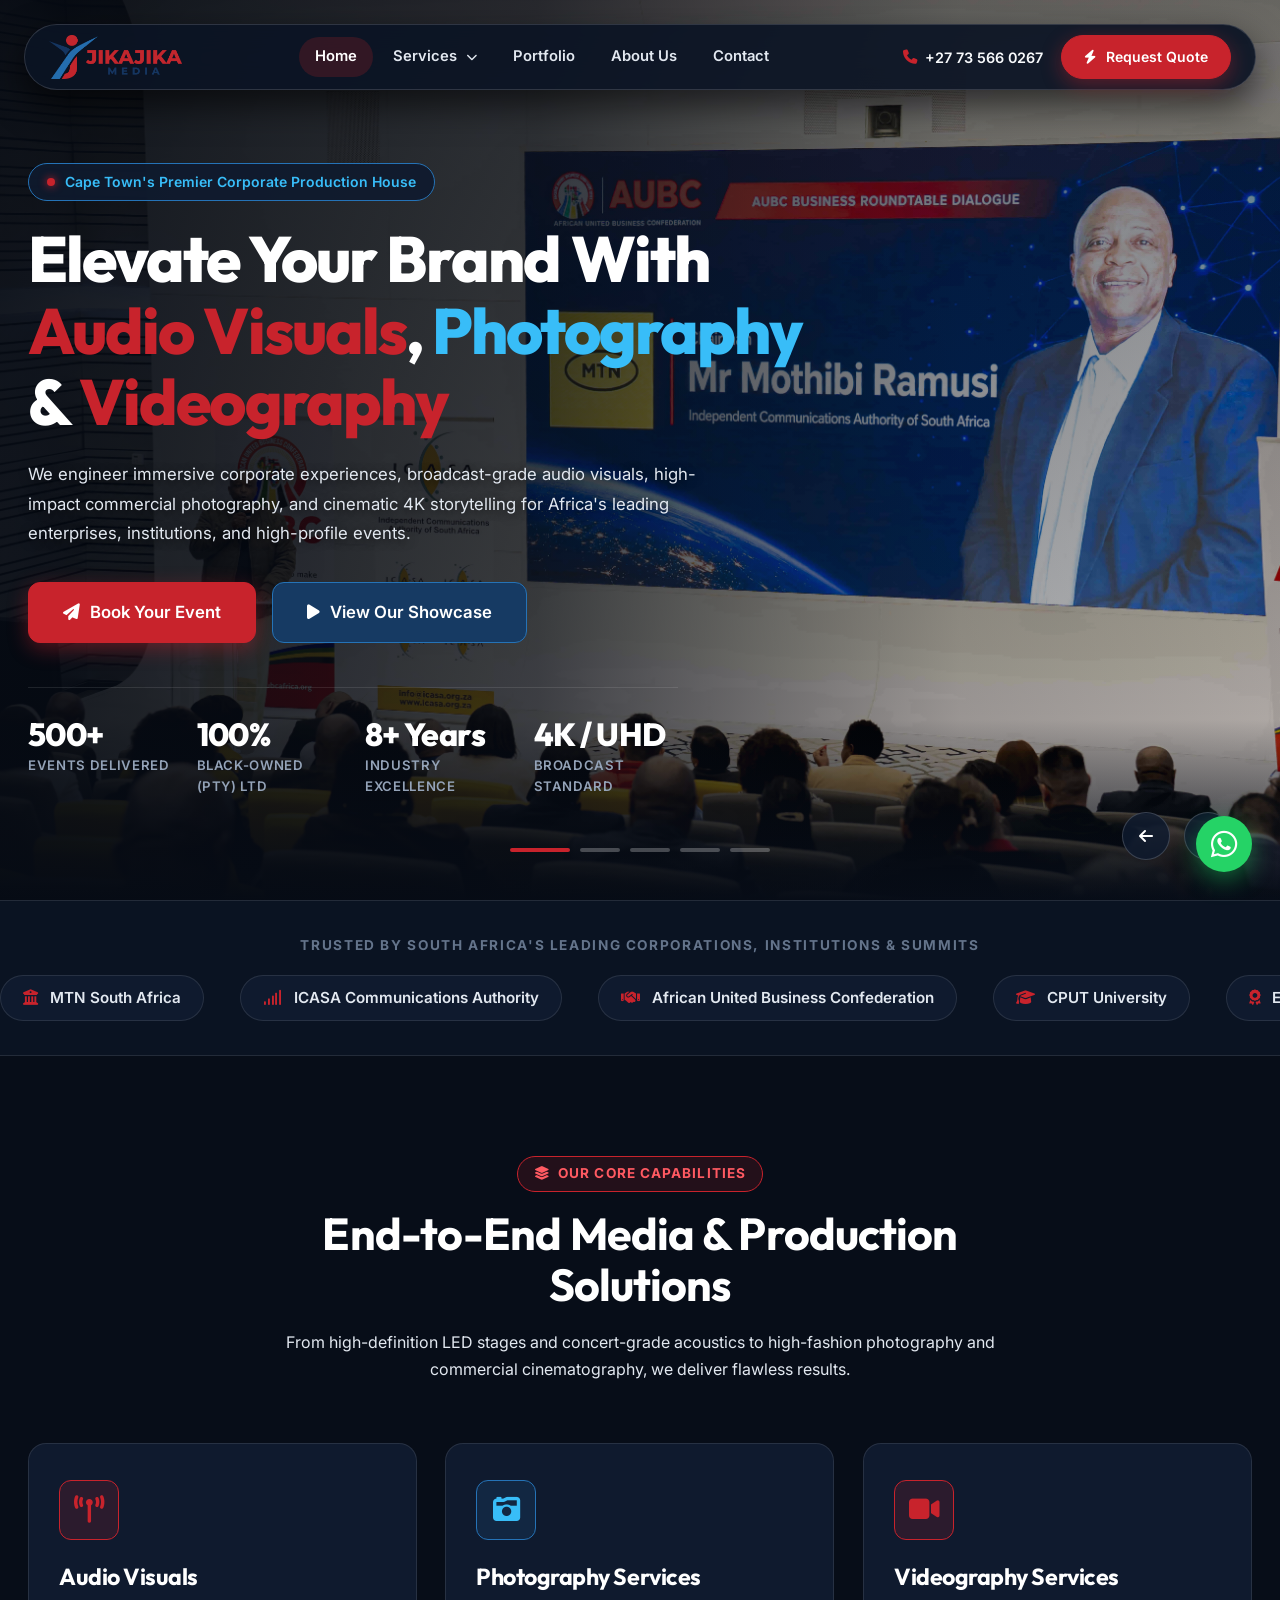
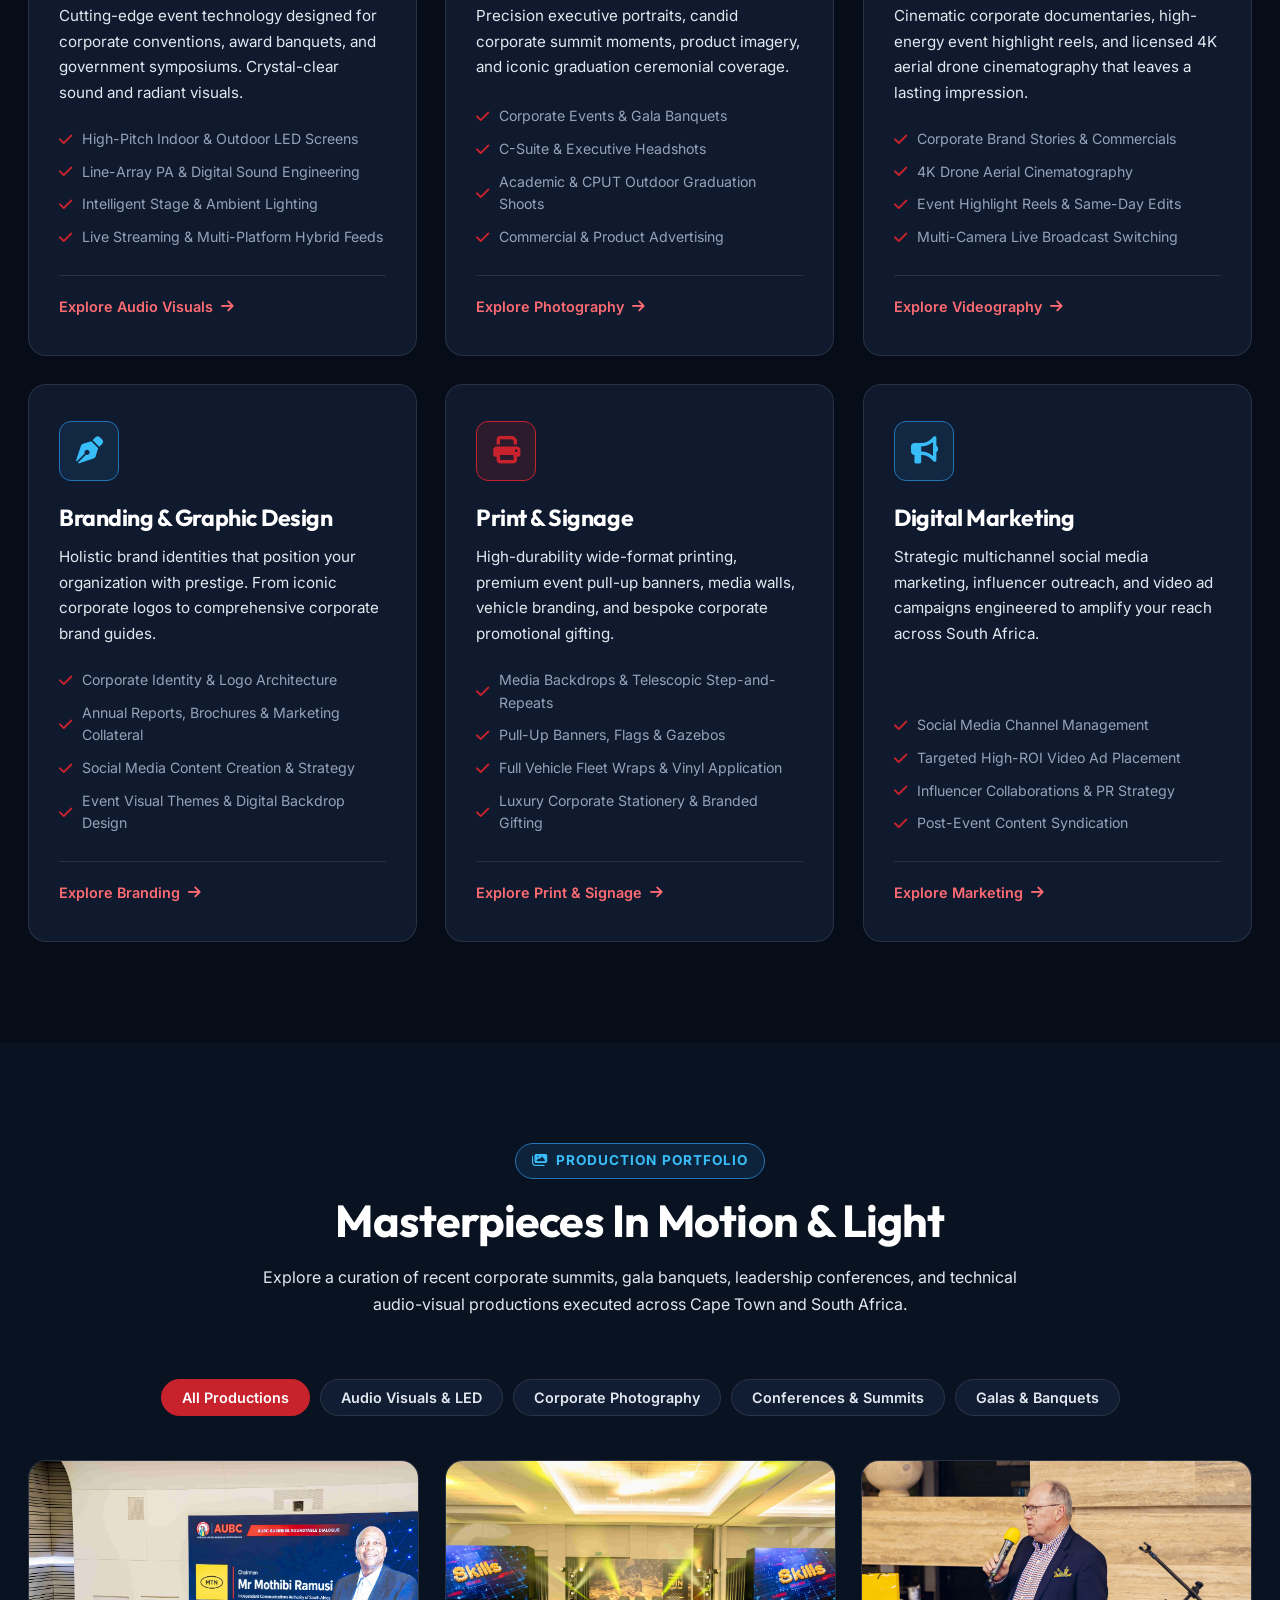
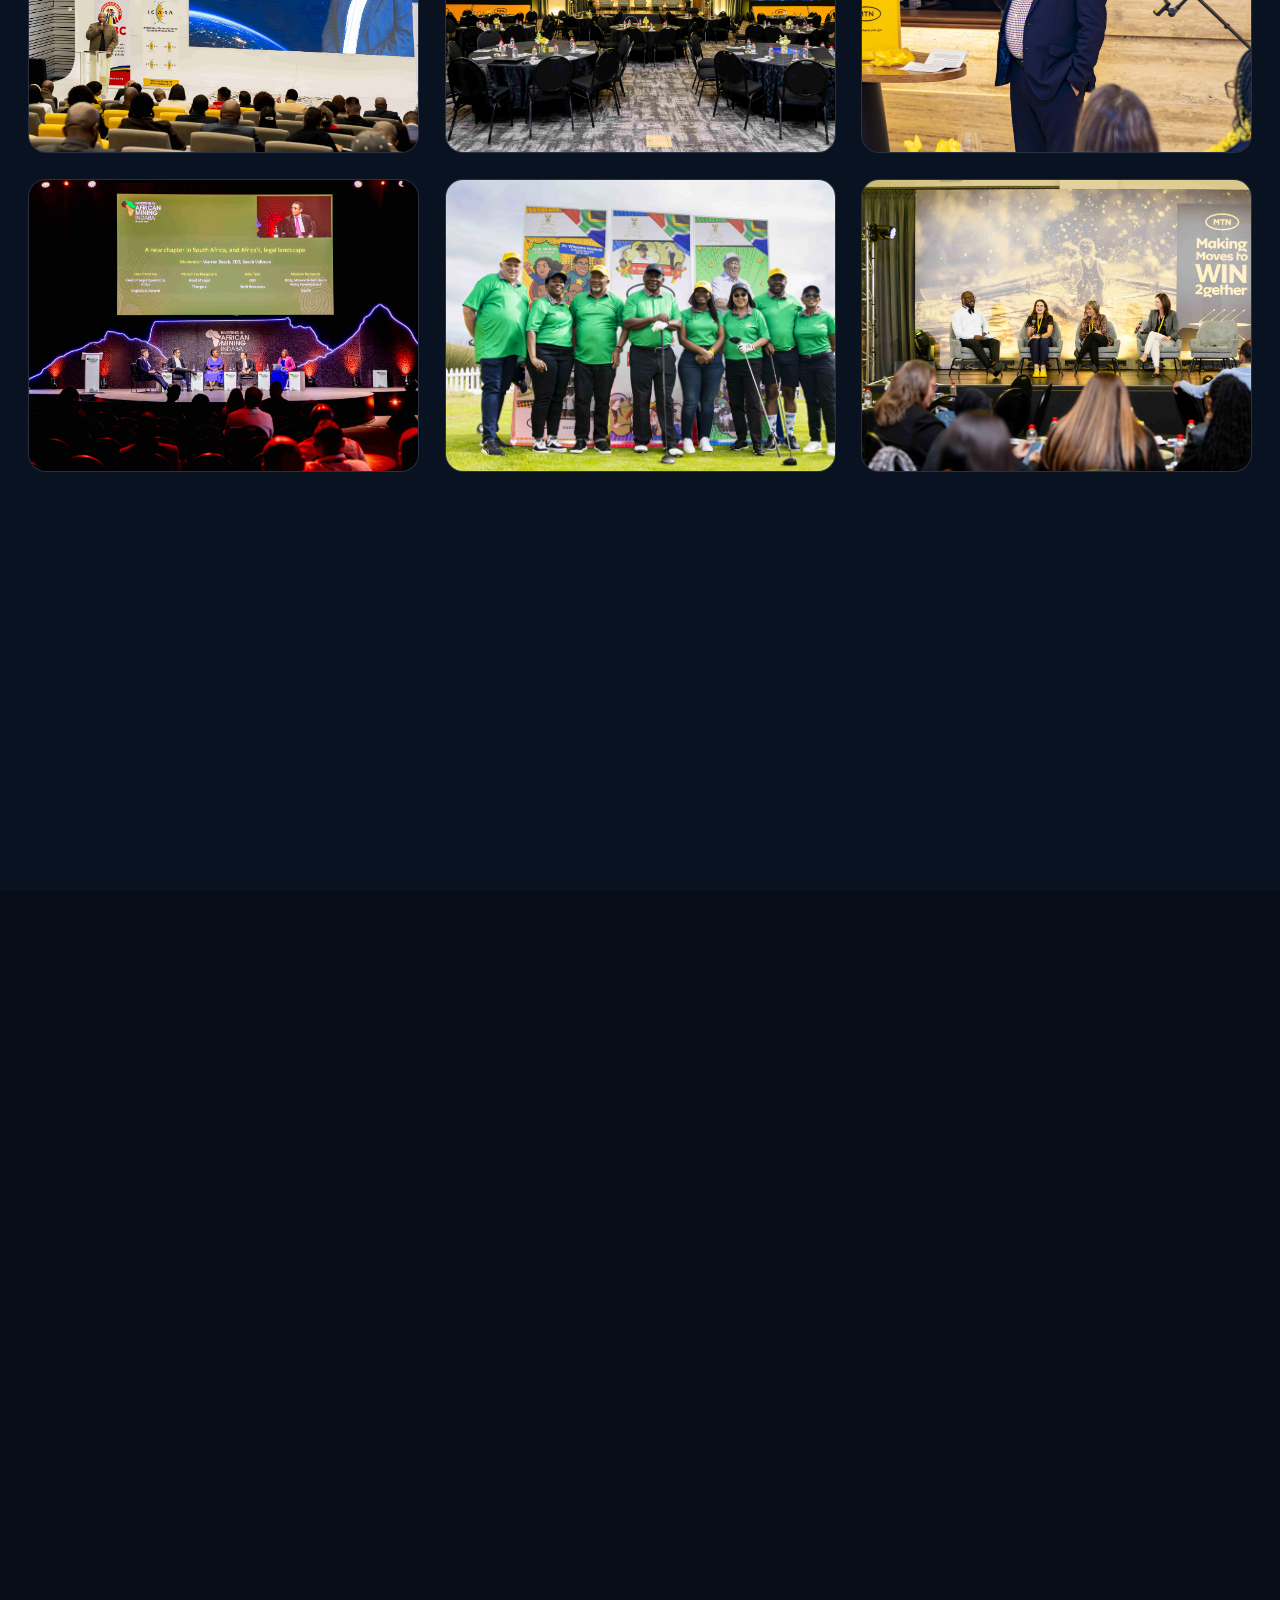
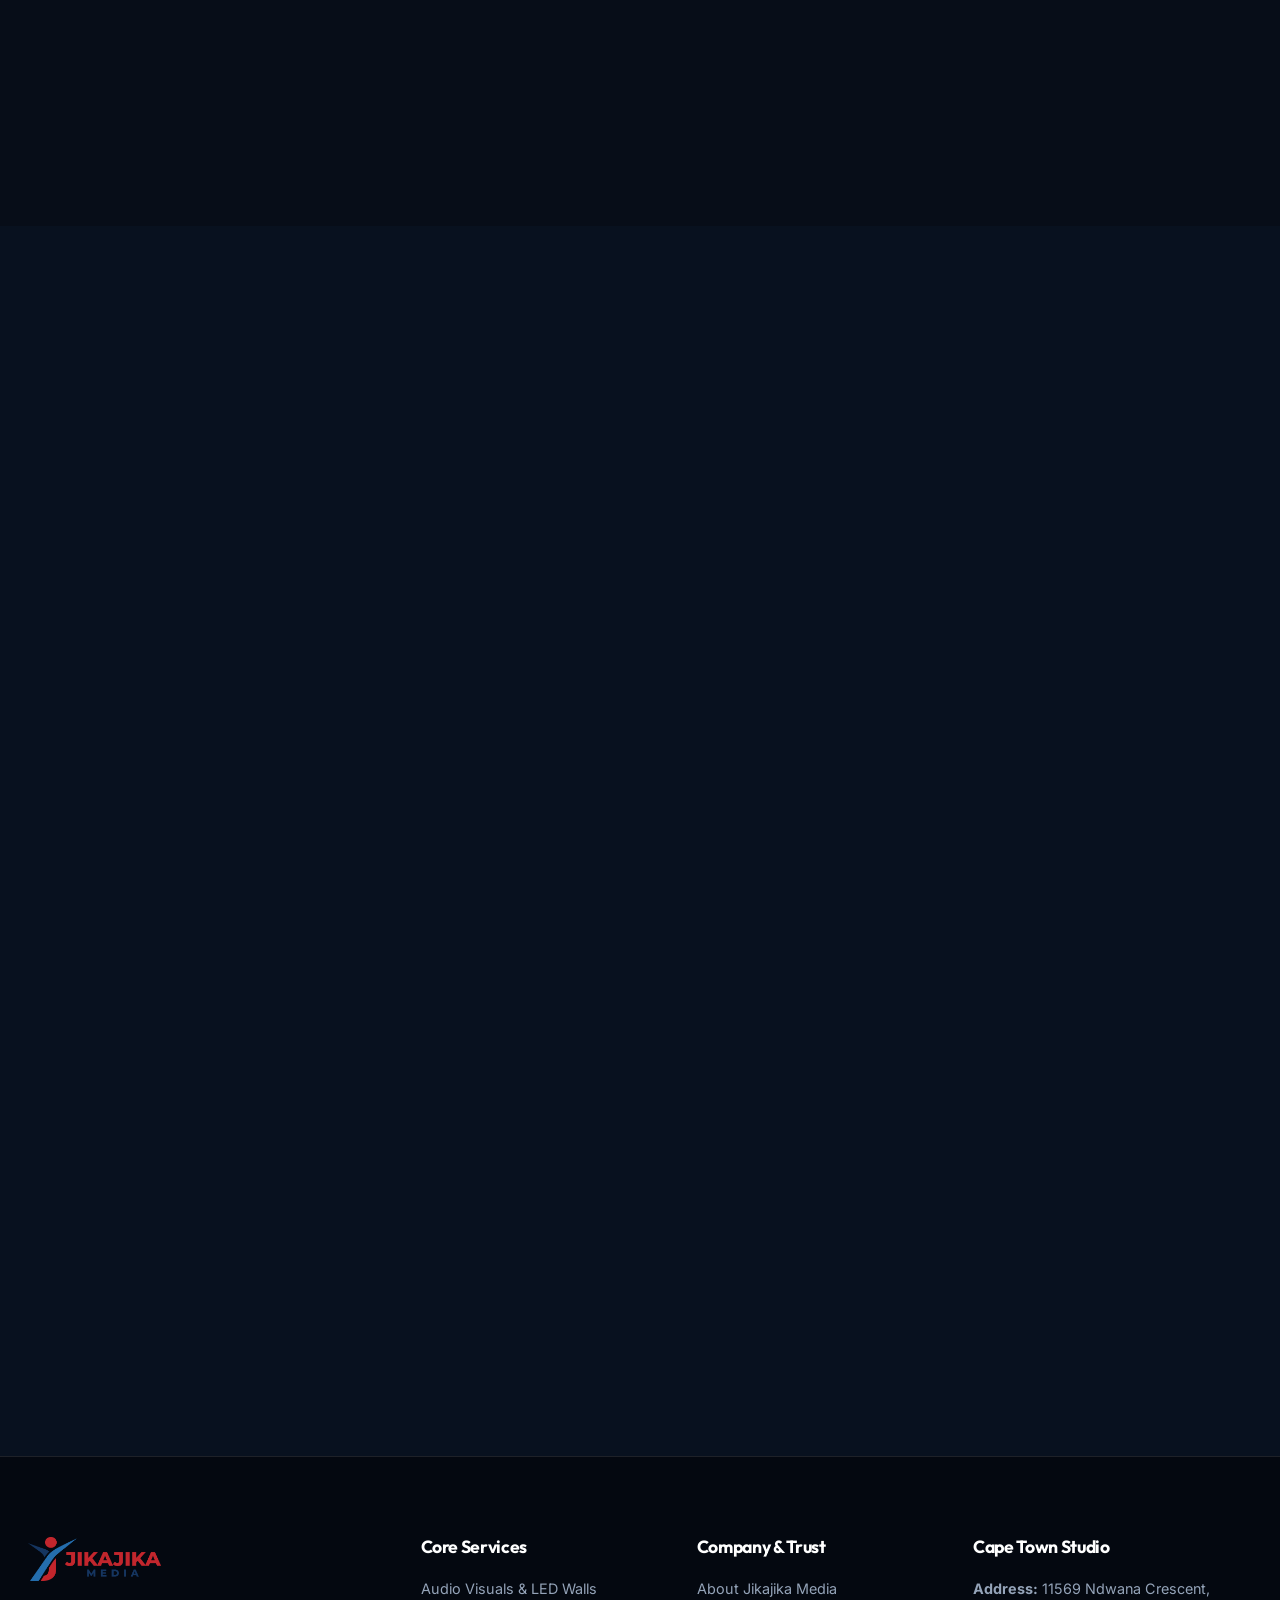
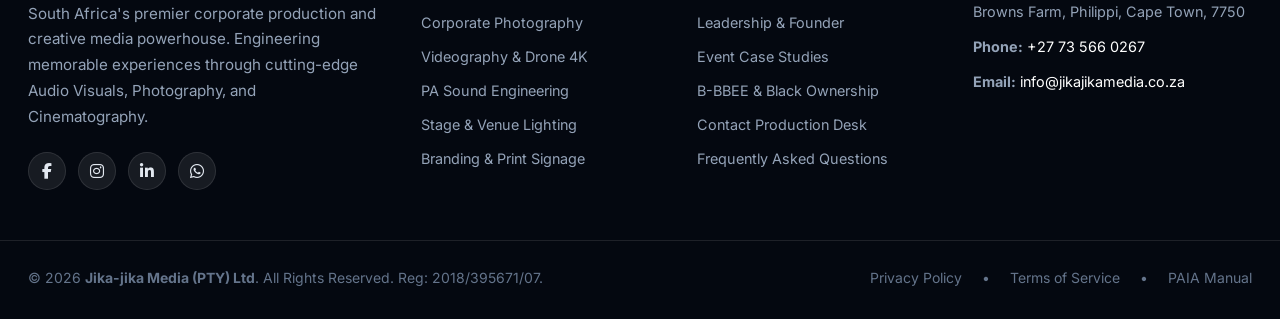
==== commit 214834e2: "fix(ui): add floating framed navbar, align hero to left, make hero images vibrant and remove gradien" ====
--- a/index.html
+++ b/index.html
@@ -3,38 +3,27 @@
 <head>
   <meta charset="UTF-8" />
   <meta name="viewport" content="width=device-width, initial-scale=1.0" />
-  <title>Jikajika Media | Premier Audio Visuals, Photography & Videography Services</title>
+  <title>Jikajika Media | Audio Visuals, Photography & Videography</title>
   <meta name="description" content="Jikajika Media (Pty) Ltd is South Africa's premier corporate production powerhouse specializing in Audio Visuals, LED Screens, Professional Photography, 4K Videography, Stage Lighting, Branding & Signage." />
   <meta name="keywords" content="Jikajika Media, Audio Visuals Cape Town, Corporate Photography, Videography, LED Screen Rental, Stage Lighting, Zukisa Jikajika, Event Production South Africa" />
   
-  <!-- Open Graph / Meta -->
-  <meta property="og:title" content="Jikajika Media | Premier Corporate Media & AV Production" />
-  <meta property="og:description" content="Audio Visuals, Event Photography, Videography, and Brand Solutions for Enterprise and High-Profile Events." />
-  <meta property="og:image" content="assets/images/hero/DSC08653.jpg" />
-  <meta property="og:type" content="website" />
-
-  <!-- Favicon -->
   <link rel="icon" type="image/jpeg" href="assets/images/logos/Favicon.jpg" />
-
-  <!-- Font Awesome 6 -->
   <link rel="stylesheet" href="https://cdnjs.cloudflare.com/ajax/libs/font-awesome/6.5.1/css/all.min.css" />
-
-  <!-- Stylesheets -->
   <link rel="stylesheet" href="css/style.css" />
   <link rel="stylesheet" href="css/animations.css" />
 </head>
 <body>
 
   <!-- =========================================================================
-       Site Header / Navbar
+       POINT 1: Floating Background Frame Header / Navbar
        ========================================================================= -->
   <header class="site-header">
-    <div class="container-wide header-inner">
+    <div class="floating-nav-frame">
       <a href="index.html" class="brand-logo" title="Jikajika Media Home">
-        <img src="assets/images/logos/Logo 1.png" alt="Jikajika Media Official Logo" />
+        <img src="assets/images/logos/Logo 1.png" alt="Jikajika Media Logo" />
       </a>
 
-      <!-- Desktop Navigation -->
+      <!-- Navigation Links -->
       <nav class="nav-links">
         <div class="nav-item">
           <a href="index.html" class="nav-link active">Home</a>
@@ -42,7 +31,7 @@
         
         <div class="nav-item dropdown-wrapper">
           <a href="services.html" class="nav-link">
-            Services <i class="fa-solid fa-chevron-down" style="font-size: 0.75rem; margin-left: 2px;"></i>
+            Services <i class="fa-solid fa-chevron-down" style="font-size: 0.7rem; margin-left: 3px;"></i>
           </a>
           <div class="dropdown-menu">
             <a href="services.html#audiovisuals" class="dropdown-item">
@@ -87,7 +76,7 @@
         </div>
       </nav>
 
-      <!-- CTA & Contact -->
+      <!-- Right Action & Phone -->
       <div class="header-cta">
         <a href="tel:+27735660267" class="header-contact-link">
           <i class="fa-solid fa-phone" style="color: var(--primary-red);"></i>
@@ -104,11 +93,11 @@
   </header>
 
   <!-- =========================================================================
-       Hero Slider Section (Animated Sliding Hero)
+       POINT 2: Left-Aligned Hero Section with Visible Animated Slides
        ========================================================================= -->
   <section class="hero-slider-section">
     <div class="hero-slider-container">
-      <!-- Slide 1: Audio Visuals & Corporate Summits -->
+      <!-- Slide 1: Audio Visuals & Conference Stage -->
       <div class="hero-slide active">
         <div class="hero-slide-bg" style="background-image: url('assets/images/hero/DSC08653.jpg');"></div>
         <div class="hero-overlay"></div>
@@ -139,48 +128,50 @@
       </div>
     </div>
 
-    <!-- Hero Content Overlay -->
-    <div class="container hero-content">
-      <div class="hero-badge shimmer-badge">
-        <span class="hero-badge-dot"></span>
-        <span>Cape Town's Premier Corporate Production House</span>
-      </div>
-
-      <h1 class="hero-title">
-        Elevate Your Brand With <br />
-        <span class="gradient-text-red">Audio Visuals</span>, <span class="gradient-text-blue">Photography</span> & <span class="gradient-text-brand">Videography</span>
-      </h1>
-
-      <p class="hero-description">
-        We engineer immersive corporate experiences, broadcast-grade audio visuals, high-impact commercial photography, and cinematic 4K storytelling for Africa's leading enterprises, institutions, and high-profile events.
-      </p>
-
-      <div class="hero-actions">
-        <a href="#quote" class="btn btn-primary btn-lg">
-          <i class="fa-solid fa-paper-plane"></i> Book Your Event
-        </a>
-        <a href="portfolio.html" class="btn btn-secondary btn-lg">
-          <i class="fa-solid fa-play"></i> View Our Showcase
-        </a>
-      </div>
-
-      <!-- Quick Stats Row -->
-      <div class="hero-stats-row">
-        <div class="hero-stat-item">
-          <h3 class="stat-counter" data-target="500" data-suffix="+">500+</h3>
-          <p>Events Delivered</p>
-        </div>
-        <div class="hero-stat-item">
-          <h3 class="stat-counter" data-target="100" data-suffix="%">100%</h3>
-          <p>Black-Owned (Pty) Ltd</p>
-        </div>
-        <div class="hero-stat-item">
-          <h3 class="stat-counter" data-target="8" data-suffix="+ Years">8+ Years</h3>
-          <p>Industry Excellence</p>
-        </div>
-        <div class="hero-stat-item">
-          <h3>4K / UHD</h3>
-          <p>Broadcast Standard</p>
+    <!-- LEFT-ALIGNED HERO CONTENT -->
+    <div class="container">
+      <div class="hero-content">
+        <div class="hero-badge">
+          <span class="hero-badge-dot"></span>
+          <span>Cape Town's Premier Corporate Production House</span>
+        </div>
+
+        <h1 class="hero-title">
+          Elevate Your Brand With <br />
+          <span class="text-red">Audio Visuals</span>, <span class="text-blue">Photography</span> & <span class="text-red">Videography</span>
+        </h1>
+
+        <p class="hero-description">
+          We engineer immersive corporate experiences, broadcast-grade audio visuals, high-impact commercial photography, and cinematic 4K storytelling for Africa's leading enterprises, institutions, and high-profile events.
+        </p>
+
+        <div class="hero-actions">
+          <a href="#quote" class="btn btn-primary btn-lg">
+            <i class="fa-solid fa-paper-plane"></i> Book Your Event
+          </a>
+          <a href="portfolio.html" class="btn btn-secondary btn-lg">
+            <i class="fa-solid fa-play"></i> View Our Showcase
+          </a>
+        </div>
+
+        <!-- Left-aligned Stats -->
+        <div class="hero-stats-row">
+          <div class="hero-stat-item">
+            <h3 class="stat-counter" data-target="500" data-suffix="+">500+</h3>
+            <p>Events Delivered</p>
+          </div>
+          <div class="hero-stat-item">
+            <h3 class="stat-counter" data-target="100" data-suffix="%">100%</h3>
+            <p>Black-Owned (Pty) Ltd</p>
+          </div>
+          <div class="hero-stat-item">
+            <h3 class="stat-counter" data-target="8" data-suffix="+ Years">8+ Years</h3>
+            <p>Industry Excellence</p>
+          </div>
+          <div class="hero-stat-item">
+            <h3>4K / UHD</h3>
+            <p>Broadcast Standard</p>
+          </div>
         </div>
       </div>
     </div>
@@ -195,7 +186,7 @@
       </button>
     </div>
 
-    <!-- Slider Progress Indicators -->
+    <!-- Slider Indicators -->
     <div class="slider-indicators">
       <span class="slider-indicator active"></span>
       <span class="slider-indicator"></span>
@@ -206,7 +197,7 @@
   </section>
 
   <!-- =========================================================================
-       Enterprise Client Marquee / Trust
+       Enterprise Client Marquee
        ========================================================================= -->
   <section class="clients-marquee-section">
     <div class="container">
@@ -221,7 +212,7 @@
       <div class="client-badge"><i class="fa-solid fa-graduation-cap"></i> CPUT University</div>
       <div class="client-badge"><i class="fa-solid fa-award"></i> Executive Business Roundtables</div>
       <div class="client-badge"><i class="fa-solid fa-microphone-lines"></i> Cape Town International Summits</div>
-      <!-- Duplicated for continuous smooth marquee effect -->
+      <!-- Repeat for seamless scroll -->
       <div class="client-badge"><i class="fa-solid fa-building-columns"></i> MTN South Africa</div>
       <div class="client-badge"><i class="fa-solid fa-signal"></i> ICASA Communications Authority</div>
       <div class="client-badge"><i class="fa-solid fa-handshake"></i> African United Business Confederation</div>
@@ -232,7 +223,7 @@
   </section>
 
   <!-- =========================================================================
-       Comprehensive Services Section
+       Services Section
        ========================================================================= -->
   <section class="services-section" id="services">
     <div class="container">
@@ -381,7 +372,7 @@
   </section>
 
   <!-- =========================================================================
-       Interactive Portfolio Gallery Showcase
+       Interactive Portfolio Gallery Showcase (Visible Photos)
        ========================================================================= -->
   <section class="portfolio-section" id="portfolio">
     <div class="container">
@@ -404,7 +395,6 @@
 
       <!-- Portfolio Grid -->
       <div class="portfolio-grid">
-        <!-- Item 1: AUBC / MTN Summit -->
         <div class="portfolio-item reveal delay-100" data-category="av">
           <img src="assets/images/hero/DSC08653.jpg" alt="AUBC Business Roundtable Dialogue LED Stage" />
           <div class="portfolio-overlay">
@@ -414,7 +404,6 @@
           </div>
         </div>
 
-        <!-- Item 2: MTN Grand Gala Setup -->
         <div class="portfolio-item reveal delay-200" data-category="gala">
           <img src="assets/images/hero/1S6A0158.jpg" alt="MTN Corporate Gala Stage & Lighting" />
           <div class="portfolio-overlay">
@@ -424,7 +413,6 @@
           </div>
         </div>
 
-        <!-- Item 3: Executive Keynote Speaker -->
         <div class="portfolio-item reveal delay-300" data-category="photo">
           <img src="assets/images/hero/DWP21359.jpg" alt="Executive Keynote Speaker Photography" />
           <div class="portfolio-overlay">
@@ -434,7 +422,6 @@
           </div>
         </div>
 
-        <!-- Item 4: Technical Broadcast Control -->
         <div class="portfolio-item reveal delay-100" data-category="video">
           <img src="assets/images/hero/1S6A1656.jpg" alt="Corporate Conference Presentation and Visuals" />
           <div class="portfolio-overlay">
@@ -444,7 +431,6 @@
           </div>
         </div>
 
-        <!-- Item 5: Grand Ballroom Stage Production -->
         <div class="portfolio-item reveal delay-200" data-category="av">
           <img src="assets/images/hero/1S6A2175.jpg" alt="Ballroom Stage Production" />
           <div class="portfolio-overlay">
@@ -454,7 +440,6 @@
           </div>
         </div>
 
-        <!-- Item 6: Executive Delegate Coverage -->
         <div class="portfolio-item reveal delay-300" data-category="photo">
           <img src="assets/images/gallery/1S6A0363.jpg" alt="Executive Delegates Networking" />
           <div class="portfolio-overlay">
@@ -464,7 +449,6 @@
           </div>
         </div>
 
-        <!-- Item 7: CPUT Academic & Leadership Event -->
         <div class="portfolio-item reveal delay-100" data-category="photo">
           <img src="assets/images/gallery/1S6A1126.jpg" alt="Graduation and Corporate Honours" />
           <div class="portfolio-overlay">
@@ -474,7 +458,6 @@
           </div>
         </div>
 
-        <!-- Item 8: Dynamic Presentation Coverage -->
         <div class="portfolio-item reveal delay-200" data-category="video">
           <img src="assets/images/gallery/1S6A1426.jpg" alt="Keynote Presentation" />
           <div class="portfolio-overlay">
@@ -484,7 +467,6 @@
           </div>
         </div>
 
-        <!-- Item 9: Corporate Banquet Excellence -->
         <div class="portfolio-item reveal delay-300" data-category="gala">
           <img src="assets/images/gallery/DSC07370.jpg" alt="Corporate Banquet Excellence" />
           <div class="portfolio-overlay">
@@ -507,7 +489,7 @@
   </div>
 
   <!-- =========================================================================
-       About & Corporate Profile Section
+       About Section
        ========================================================================= -->
   <section class="about-section" id="about">
     <div class="container">
@@ -589,7 +571,6 @@
         </div>
 
         <div class="quote-grid">
-          <!-- Form -->
           <form id="quoteForm">
             <div style="display: grid; grid-template-columns: 1fr 1fr; gap: 20px;">
               <div class="form-group">
@@ -676,10 +657,9 @@
             </button>
           </form>
 
-          <!-- Contact Quick Info Box -->
           <div class="quote-summary-card">
             <div>
-              <h3 class="gradient-text-red">Direct Production Desk</h3>
+              <h3 class="text-red">Direct Production Desk</h3>
               <p style="color: var(--text-secondary); margin-bottom: 24px; font-size: 0.95rem;">
                 Need urgent technical assistance, emergency equipment hire, or immediate same-day availability? Contact our production desk directly.
               </p>
@@ -737,7 +717,7 @@
     <div class="container footer-grid">
       <div class="footer-brand">
         <a href="index.html" class="brand-logo" style="margin-bottom: 20px;">
-          <img src="assets/images/logos/Logo 1.png" alt="Jikajika Media Logo" style="height: 46px;" />
+          <img src="assets/images/logos/Logo 1.png" alt="Jikajika Media Logo" style="height: 44px;" />
         </a>
         <p>
           South Africa's premier corporate production and creative media powerhouse. Engineering memorable experiences through cutting-edge Audio Visuals, Photography, and Cinematography.
--- a/css/style.css
+++ b/css/style.css
@@ -1,68 +1,66 @@
 /* ==========================================================================
-   JIKAJIKA MEDIA (PTY) LTD - OFFICIAL CORPORATE STYLESHEET
-   Brand Colors: Red (#C8232C) | Navy Blue (#163A63) | Sky Blue (#2573B7)
+   JIKAJIKA MEDIA (PTY) LTD - CORPORATE CLEAN DESIGN SYSTEM
+   Solid Colors: Brand Red (#C8232C) | Navy Blue (#163A63) | Sky Blue (#2573B7)
+   NO GRADIENTS - Clean, High-Contrast, Enterprise Aesthetic
    ========================================================================== */
 
 @import url('https://fonts.googleapis.com/css2?family=Inter:wght@300;400;500;600;700;800&family=Outfit:wght@400;500;600;700;800;900&display=swap');
 
 :root {
-  /* Brand Color Palette */
+  /* Solid Brand Palette */
   --primary-red: #C8232C;
-  --primary-red-hover: #E02832;
-  --primary-red-dark: #9B151C;
-  --primary-red-glow: rgba(200, 35, 44, 0.35);
+  --primary-red-hover: #D92B34;
+  --primary-red-dark: #A51820;
   
   --brand-navy: #163A63;
   --brand-navy-dark: #0A192F;
   --brand-navy-deep: #060E1A;
-  --brand-navy-light: #1F4E85;
+  --brand-navy-light: #1E4E85;
   
   --accent-blue: #2573B7;
+  --accent-blue-hover: #2D84D2;
   --accent-cyan: #38BDF8;
-  --accent-blue-glow: rgba(37, 115, 183, 0.35);
-
-  /* Backgrounds & Surfaces */
-  --bg-main: #060B14;
-  --bg-secondary: #0B1322;
-  --bg-card: rgba(16, 26, 44, 0.7);
-  --bg-card-hover: rgba(22, 36, 61, 0.85);
-  --bg-glass: rgba(10, 25, 47, 0.75);
-  --bg-glass-light: rgba(255, 255, 255, 0.05);
-
-  /* Borders & Dividers */
-  --border-subtle: rgba(255, 255, 255, 0.08);
-  --border-brand: rgba(200, 35, 44, 0.3);
-  --border-brand-blue: rgba(37, 115, 183, 0.3);
-  --border-glow: rgba(255, 255, 255, 0.15);
+
+  /* Solid Backgrounds & Surfaces */
+  --bg-main: #070D18;
+  --bg-secondary: #0D1728;
+  --bg-surface: #121F35;
+  --bg-card: #0F1A2E;
+  --bg-card-hover: #16243D;
+  --bg-floating-nav: rgba(11, 20, 36, 0.92);
+
+  /* Borders */
+  --border-subtle: rgba(255, 255, 255, 0.1);
+  --border-brand-red: #C8232C;
+  --border-brand-blue: #2573B7;
+  --border-glow: rgba(255, 255, 255, 0.18);
 
   /* Typography */
-  --font-heading: 'Outfit', sans-serif;
-  --font-body: 'Inter', sans-serif;
+  --font-heading: 'Outfit', -apple-system, BlinkMacSystemFont, sans-serif;
+  --font-body: 'Inter', -apple-system, BlinkMacSystemFont, sans-serif;
 
   --text-pure-white: #FFFFFF;
   --text-primary: #F8FAFC;
-  --text-secondary: #CBD5E1;
+  --text-secondary: #E2E8F0;
   --text-muted: #94A3B8;
   --text-dim: #64748B;
 
-  /* Spacing & Radii */
+  /* Radii */
   --radius-sm: 8px;
-  --radius-md: 14px;
-  --radius-lg: 20px;
-  --radius-xl: 28px;
+  --radius-md: 12px;
+  --radius-lg: 18px;
+  --radius-xl: 24px;
   --radius-full: 9999px;
 
   /* Shadows */
-  --shadow-sm: 0 4px 12px rgba(0, 0, 0, 0.2);
-  --shadow-md: 0 10px 30px rgba(0, 0, 0, 0.35);
-  --shadow-lg: 0 20px 50px rgba(0, 0, 0, 0.5);
-  --shadow-brand-red: 0 10px 30px rgba(200, 35, 44, 0.25);
-  --shadow-brand-blue: 0 10px 30px rgba(37, 115, 183, 0.25);
+  --shadow-sm: 0 4px 12px rgba(0, 0, 0, 0.3);
+  --shadow-md: 0 10px 30px rgba(0, 0, 0, 0.45);
+  --shadow-lg: 0 20px 50px rgba(0, 0, 0, 0.65);
+  --shadow-nav: 0 15px 35px rgba(0, 0, 0, 0.6);
 
   /* Transitions */
-  --transition-fast: 0.2s cubic-bezier(0.4, 0, 0.2, 1);
-  --transition-normal: 0.35s cubic-bezier(0.4, 0, 0.2, 1);
-  --transition-slow: 0.6s cubic-bezier(0.16, 1, 0.3, 1);
+  --transition-fast: 0.2s ease;
+  --transition-normal: 0.35s ease;
 }
 
 /* ==========================================================================
@@ -88,8 +86,7 @@
 body {
   min-height: 100vh;
   line-height: 1.6;
-  background: radial-gradient(circle at 50% 0%, #10223b 0%, #060B14 70%);
-  background-attachment: fixed;
+  background-color: var(--bg-main);
   color: var(--text-primary);
   overflow-x: hidden;
   position: relative;
@@ -122,20 +119,20 @@
 
 .container {
   width: 100%;
-  max-width: 1320px;
+  max-width: 1360px;
   margin: 0 auto;
-  padding: 0 24px;
+  padding: 0 28px;
 }
 
 .container-wide {
   width: 100%;
-  max-width: 1520px;
+  max-width: 1540px;
   margin: 0 auto;
-  padding: 0 24px;
+  padding: 0 28px;
 }
 
 /* ==========================================================================
-   Typography Utilities
+   Typography Utilities (SOLID COLORS ONLY - NO GRADIENTS)
    ========================================================================== */
 h1, h2, h3, h4, h5, h6 {
   font-family: var(--font-heading);
@@ -145,27 +142,21 @@
   letter-spacing: -0.02em;
 }
 
-.gradient-text-red {
-  background: linear-gradient(135deg, #FFFFFF 0%, #FFA8A8 40%, var(--primary-red) 100%);
-  -webkit-background-clip: text;
-  -webkit-text-fill-color: transparent;
-}
-
-.gradient-text-blue {
-  background: linear-gradient(135deg, #FFFFFF 0%, #7DD3FC 40%, var(--accent-blue) 100%);
-  -webkit-background-clip: text;
-  -webkit-text-fill-color: transparent;
-}
-
-.gradient-text-brand {
-  background: linear-gradient(135deg, #FFFFFF 20%, #38BDF8 50%, var(--primary-red) 90%);
-  -webkit-background-clip: text;
-  -webkit-text-fill-color: transparent;
+.text-red {
+  color: var(--primary-red) !important;
+}
+
+.text-blue {
+  color: var(--accent-cyan) !important;
+}
+
+.text-white {
+  color: var(--text-pure-white) !important;
 }
 
 .section-header {
   text-align: center;
-  max-width: 760px;
+  max-width: 800px;
   margin: 0 auto 60px;
 }
 
@@ -174,36 +165,37 @@
   align-items: center;
   gap: 8px;
   padding: 6px 16px;
-  background: rgba(200, 35, 44, 0.12);
-  border: 1px solid var(--border-brand);
+  background: rgba(200, 35, 44, 0.15);
+  border: 1px solid var(--border-brand-red);
   border-radius: var(--radius-full);
-  color: #FF6B72;
-  font-size: 0.875rem;
-  font-weight: 600;
+  color: #FF5A62;
+  font-size: 0.85rem;
+  font-weight: 700;
   text-transform: uppercase;
   letter-spacing: 0.08em;
   margin-bottom: 16px;
 }
 
 .section-tag.blue-tag {
-  background: rgba(37, 115, 183, 0.12);
+  background: rgba(37, 115, 183, 0.18);
   border-color: var(--border-brand-blue);
-  color: #60A5FA;
+  color: #38BDF8;
 }
 
 .section-title {
   font-size: clamp(2rem, 3.5vw, 3rem);
   margin-bottom: 18px;
+  color: var(--text-pure-white);
 }
 
 .section-subtitle {
   font-size: clamp(1rem, 1.2vw, 1.15rem);
-  color: var(--text-muted);
+  color: var(--text-secondary);
   line-height: 1.7;
 }
 
 /* ==========================================================================
-   Buttons & Interactive Elements
+   Buttons & Interactive Elements (SOLID COLORS)
    ========================================================================== */
 .btn {
   display: inline-flex;
@@ -215,92 +207,94 @@
   font-weight: 600;
   font-size: 0.975rem;
   cursor: pointer;
-  transition: all var(--transition-normal);
-  position: relative;
-  overflow: hidden;
+  transition: all var(--transition-fast);
+  position: relative;
   text-align: center;
   white-space: nowrap;
 }
 
 .btn-primary {
-  background: linear-gradient(135deg, var(--primary-red) 0%, var(--primary-red-dark) 100%);
+  background-color: var(--primary-red);
   color: #FFFFFF;
-  box-shadow: var(--shadow-brand-red);
-  border: 1px solid rgba(255, 255, 255, 0.2);
+  border: 1px solid var(--primary-red);
+  box-shadow: 0 6px 20px rgba(200, 35, 44, 0.4);
 }
 
 .btn-primary:hover {
-  background: linear-gradient(135deg, var(--primary-red-hover) 0%, var(--primary-red) 100%);
+  background-color: var(--primary-red-hover);
+  border-color: var(--primary-red-hover);
   transform: translateY(-2px);
-  box-shadow: 0 14px 35px rgba(200, 35, 44, 0.45);
+  box-shadow: 0 10px 25px rgba(200, 35, 44, 0.55);
 }
 
 .btn-secondary {
-  background: rgba(22, 58, 99, 0.6);
+  background-color: var(--brand-navy);
   color: var(--text-pure-white);
-  border: 1px solid var(--border-brand-blue);
-  backdrop-filter: blur(12px);
+  border: 1px solid var(--accent-blue);
 }
 
 .btn-secondary:hover {
-  background: rgba(37, 115, 183, 0.4);
+  background-color: var(--accent-blue);
   border-color: var(--accent-cyan);
   transform: translateY(-2px);
-  box-shadow: var(--shadow-brand-blue);
+  box-shadow: 0 10px 25px rgba(37, 115, 183, 0.4);
 }
 
 .btn-outline {
-  background: transparent;
-  color: var(--text-primary);
+  background: rgba(15, 26, 46, 0.8);
+  color: var(--text-pure-white);
   border: 1px solid var(--border-glow);
-  backdrop-filter: blur(8px);
 }
 
 .btn-outline:hover {
-  background: rgba(255, 255, 255, 0.1);
+  background: rgba(255, 255, 255, 0.12);
   border-color: var(--text-pure-white);
   transform: translateY(-2px);
 }
 
 .btn-sm {
-  padding: 10px 20px;
+  padding: 10px 22px;
   font-size: 0.875rem;
-  border-radius: var(--radius-sm);
+  border-radius: var(--radius-full);
 }
 
 .btn-lg {
-  padding: 18px 36px;
-  font-size: 1.1rem;
-  border-radius: var(--radius-lg);
+  padding: 16px 34px;
+  font-size: 1.05rem;
+  border-radius: var(--radius-md);
 }
 
 /* ==========================================================================
-   Header & Navigation
+   POINT 1: FLOATING BACKGROUND FRAME HEADER / NAVBAR
    ========================================================================== */
 .site-header {
   position: fixed;
-  top: 0;
+  top: 24px;
   left: 0;
   right: 0;
   z-index: 1000;
-  transition: all var(--transition-normal);
-  padding: 16px 0;
-}
-
-.site-header.scrolled {
-  padding: 10px 0;
-  background: rgba(6, 11, 20, 0.92);
+  display: flex;
+  justify-content: center;
+  padding: 0 24px;
+  pointer-events: none;
+}
+
+.floating-nav-frame {
+  width: 100%;
+  max-width: 1360px;
+  background-color: var(--bg-floating-nav);
   backdrop-filter: blur(20px);
   -webkit-backdrop-filter: blur(20px);
-  border-bottom: 1px solid var(--border-subtle);
-  box-shadow: 0 10px 30px rgba(0, 0, 0, 0.6);
-}
-
-.header-inner {
+  border: 1px solid rgba(255, 255, 255, 0.14);
+  border-radius: var(--radius-full);
+  box-shadow: var(--shadow-nav);
+  padding: 10px 24px;
   display: flex;
   align-items: center;
   justify-content: space-between;
   gap: 20px;
+  pointer-events: auto;
+  transition: all var(--transition-normal);
 }
 
 .brand-logo {
@@ -311,20 +305,20 @@
 }
 
 .brand-logo img {
-  height: 48px;
+  height: 44px;
   width: auto;
   object-fit: contain;
   transition: transform var(--transition-fast);
 }
 
 .brand-logo:hover img {
-  transform: scale(1.03);
+  transform: scale(1.04);
 }
 
 .nav-links {
   display: flex;
   align-items: center;
-  gap: 6px;
+  gap: 4px;
 }
 
 .nav-item {
@@ -335,29 +329,23 @@
   display: inline-flex;
   align-items: center;
   gap: 6px;
-  padding: 10px 14px;
+  padding: 8px 16px;
   font-size: 0.925rem;
-  font-weight: 500;
+  font-weight: 600;
   color: var(--text-secondary);
-  border-radius: var(--radius-sm);
+  border-radius: var(--radius-full);
   transition: var(--transition-fast);
 }
 
 .nav-link:hover,
 .nav-link.active {
   color: var(--text-pure-white);
-  background: rgba(255, 255, 255, 0.06);
-}
-
-.nav-link.active::after {
-  content: '';
-  position: absolute;
-  bottom: 0px;
-  left: 14px;
-  right: 14px;
-  height: 2px;
-  background: var(--primary-red);
-  border-radius: 2px;
+  background: rgba(255, 255, 255, 0.08);
+}
+
+.nav-link.active {
+  background: rgba(200, 35, 44, 0.2);
+  color: #FFFFFF;
 }
 
 /* Dropdown Menu */
@@ -367,18 +355,17 @@
 
 .dropdown-menu {
   position: absolute;
-  top: 100%;
+  top: calc(100% + 12px);
   left: 0;
   min-width: 270px;
   padding: 12px;
-  background: rgba(10, 20, 36, 0.96);
-  backdrop-filter: blur(24px);
+  background: #0D182B;
   border: 1px solid var(--border-subtle);
   border-radius: var(--radius-md);
   box-shadow: var(--shadow-lg);
   opacity: 0;
   visibility: hidden;
-  transform: translateY(12px);
+  transform: translateY(10px);
   transition: all var(--transition-normal);
   z-index: 1020;
 }
@@ -386,7 +373,7 @@
 .dropdown-wrapper:hover .dropdown-menu {
   opacity: 1;
   visibility: visible;
-  transform: translateY(4px);
+  transform: translateY(0);
 }
 
 .dropdown-item {
@@ -401,7 +388,7 @@
 }
 
 .dropdown-item:hover {
-  background: rgba(200, 35, 44, 0.15);
+  background: rgba(200, 35, 44, 0.2);
   color: var(--text-pure-white);
   transform: translateX(4px);
 }
@@ -414,20 +401,20 @@
 .header-cta {
   display: flex;
   align-items: center;
-  gap: 16px;
+  gap: 18px;
 }
 
 .header-contact-link {
   display: flex;
   align-items: center;
   gap: 8px;
-  font-size: 0.875rem;
+  font-size: 0.9rem;
   font-weight: 600;
-  color: var(--text-secondary);
+  color: var(--text-primary);
 }
 
 .header-contact-link:hover {
-  color: #38BDF8;
+  color: var(--accent-cyan);
 }
 
 .mobile-toggle {
@@ -435,13 +422,13 @@
   background: none;
   border: none;
   color: var(--text-pure-white);
-  font-size: 1.6rem;
+  font-size: 1.5rem;
   cursor: pointer;
   z-index: 1010;
 }
 
 /* ==========================================================================
-   Hero Section & Animated Slider
+   POINT 2: LEFT-ALIGNED HERO SECTION & CLEAR VISIBLE BACKGROUND IMAGES
    ========================================================================== */
 .hero-slider-section {
   position: relative;
@@ -449,7 +436,7 @@
   display: flex;
   align-items: center;
   overflow: hidden;
-  padding: 140px 0 90px;
+  padding: 140px 0 80px;
 }
 
 .hero-slider-container {
@@ -463,8 +450,8 @@
   inset: 0;
   opacity: 0;
   visibility: hidden;
-  transition: opacity 1.2s cubic-bezier(0.4, 0, 0.2, 1), transform 1.2s cubic-bezier(0.4, 0, 0.2, 1);
-  transform: scale(1.08);
+  transition: opacity 1s cubic-bezier(0.4, 0, 0.2, 1), transform 1s cubic-bezier(0.4, 0, 0.2, 1);
+  transform: scale(1.04);
 }
 
 .hero-slide.active {
@@ -479,53 +466,57 @@
   background-size: cover;
   background-position: center;
   background-repeat: no-repeat;
-  filter: brightness(0.6) contrast(1.1);
+  filter: brightness(0.85) contrast(1.05); /* HIGH CLARITY AND VISIBILITY */
   transform: scale(1);
-  transition: transform 8s ease;
+  transition: transform 7s ease;
 }
 
 .hero-slide.active .hero-slide-bg {
-  transform: scale(1.08);
-}
-
+  transform: scale(1.06);
+}
+
+/* Soft left vignette to ensure text contrast while keeping photo visible */
 .hero-overlay {
   position: absolute;
   inset: 0;
   background: linear-gradient(
     90deg, 
-    rgba(6, 11, 20, 0.95) 0%, 
-    rgba(6, 11, 20, 0.82) 50%, 
-    rgba(6, 11, 20, 0.45) 100%
+    rgba(6, 11, 20, 0.92) 0%, 
+    rgba(6, 11, 20, 0.72) 42%, 
+    rgba(6, 11, 20, 0.25) 75%,
+    rgba(6, 11, 20, 0.15) 100%
   ),
   linear-gradient(
     0deg, 
     var(--bg-main) 0%, 
-    transparent 35%, 
-    rgba(6, 11, 20, 0.6) 100%
+    transparent 20%, 
+    rgba(6, 11, 20, 0.35) 100%
   );
   z-index: 2;
 }
 
+/* LEFT-ALIGNED HERO CONTENT */
 .hero-content {
   position: relative;
   z-index: 10;
-  max-width: 840px;
+  max-width: 820px;
+  margin-left: 0;
+  margin-right: auto;
+  text-align: left;
 }
 
 .hero-badge {
   display: inline-flex;
   align-items: center;
   gap: 10px;
-  padding: 8px 20px;
-  background: rgba(10, 25, 47, 0.85);
+  padding: 7px 18px;
+  background: rgba(15, 26, 46, 0.9);
   border: 1px solid var(--border-brand-blue);
-  backdrop-filter: blur(12px);
   border-radius: var(--radius-full);
-  color: #7DD3FC;
-  font-size: 0.9rem;
+  color: #38BDF8;
+  font-size: 0.875rem;
   font-weight: 600;
-  margin-bottom: 24px;
-  box-shadow: 0 0 20px rgba(37, 115, 183, 0.2);
+  margin-bottom: 22px;
 }
 
 .hero-badge-dot {
@@ -533,24 +524,26 @@
   height: 8px;
   border-radius: 50%;
   background: var(--primary-red);
-  box-shadow: 0 0 10px var(--primary-red);
+  box-shadow: 0 0 8px var(--primary-red);
   animation: pulseDot 2s infinite;
 }
 
 .hero-title {
   font-size: clamp(2.6rem, 5vw, 4.4rem);
   font-weight: 800;
-  line-height: 1.1;
-  margin-bottom: 24px;
+  line-height: 1.12;
+  margin-bottom: 22px;
   letter-spacing: -0.03em;
+  color: var(--text-pure-white);
 }
 
 .hero-description {
-  font-size: clamp(1.05rem, 1.3vw, 1.25rem);
+  font-size: clamp(1.05rem, 1.25vw, 1.2rem);
   color: var(--text-secondary);
-  line-height: 1.7;
-  margin-bottom: 36px;
-  max-width: 720px;
+  line-height: 1.75;
+  margin-bottom: 34px;
+  max-width: 680px;
+  text-shadow: 0 2px 10px rgba(0, 0, 0, 0.6);
 }
 
 .hero-actions {
@@ -558,48 +551,50 @@
   align-items: center;
   flex-wrap: wrap;
   gap: 16px;
-  margin-bottom: 50px;
+  margin-bottom: 44px;
 }
 
 .hero-stats-row {
   display: grid;
-  grid-template-columns: repeat(auto-fit, minmax(140px, 1fr));
+  grid-template-columns: repeat(auto-fit, minmax(130px, 1fr));
   gap: 24px;
-  padding-top: 30px;
+  padding-top: 28px;
   border-top: 1px solid var(--border-subtle);
-  max-width: 680px;
+  max-width: 650px;
+  text-align: left;
 }
 
 .hero-stat-item h3 {
   font-size: 2rem;
   font-weight: 800;
   color: var(--text-pure-white);
-  margin-bottom: 4px;
+  margin-bottom: 2px;
 }
 
 .hero-stat-item p {
-  font-size: 0.85rem;
+  font-size: 0.825rem;
   color: var(--text-muted);
   text-transform: uppercase;
   letter-spacing: 0.05em;
+  font-weight: 600;
 }
 
 /* Slider Controls */
 .slider-controls {
   position: absolute;
   bottom: 40px;
-  right: 60px;
+  right: 48px;
   z-index: 20;
   display: flex;
   align-items: center;
-  gap: 16px;
+  gap: 14px;
 }
 
 .slider-btn {
   width: 48px;
   height: 48px;
   border-radius: 50%;
-  background: rgba(15, 23, 42, 0.75);
+  background: rgba(15, 26, 46, 0.85);
   border: 1px solid var(--border-glow);
   color: var(--text-pure-white);
   display: flex;
@@ -607,7 +602,6 @@
   justify-content: center;
   cursor: pointer;
   transition: var(--transition-fast);
-  backdrop-filter: blur(10px);
 }
 
 .slider-btn:hover {
@@ -629,11 +623,9 @@
 .slider-indicator {
   width: 40px;
   height: 4px;
-  background: rgba(255, 255, 255, 0.2);
+  background: rgba(255, 255, 255, 0.25);
   border-radius: 2px;
   cursor: pointer;
-  position: relative;
-  overflow: hidden;
   transition: var(--transition-fast);
 }
 
@@ -643,11 +635,11 @@
 }
 
 /* ==========================================================================
-   Client Trust Marquee / Enterprise Partners
+   Client Trust Marquee (SOLID)
    ========================================================================== */
 .clients-marquee-section {
-  padding: 36px 0;
-  background: rgba(10, 20, 36, 0.5);
+  padding: 34px 0;
+  background: #0A1322;
   border-top: 1px solid var(--border-subtle);
   border-bottom: 1px solid var(--border-subtle);
   overflow: hidden;
@@ -656,7 +648,7 @@
 
 .marquee-header {
   text-align: center;
-  margin-bottom: 20px;
+  margin-bottom: 18px;
 }
 
 .marquee-header p {
@@ -664,14 +656,14 @@
   text-transform: uppercase;
   letter-spacing: 0.12em;
   color: var(--text-dim);
-  font-weight: 600;
+  font-weight: 700;
 }
 
 .marquee-track {
   display: flex;
   width: max-content;
   animation: marqueeScroll 35s linear infinite;
-  gap: 40px;
+  gap: 36px;
 }
 
 .marquee-track:hover {
@@ -681,8 +673,8 @@
 .client-badge {
   display: flex;
   align-items: center;
-  gap: 14px;
-  padding: 10px 24px;
+  gap: 12px;
+  padding: 10px 22px;
   background: var(--bg-card);
   border: 1px solid var(--border-subtle);
   border-radius: var(--radius-full);
@@ -690,7 +682,6 @@
   font-weight: 600;
   font-size: 0.95rem;
   white-space: nowrap;
-  backdrop-filter: blur(10px);
 }
 
 .client-badge i {
@@ -698,17 +689,17 @@
 }
 
 /* ==========================================================================
-   Services Section (Audio Visuals, Photography, Videography, Branding)
+   Services Section (SOLID CARDS)
    ========================================================================== */
 .services-section {
-  padding: 110px 0;
+  padding: 100px 0;
   position: relative;
 }
 
 .services-grid {
   display: grid;
   grid-template-columns: repeat(auto-fit, minmax(340px, 1fr));
-  gap: 30px;
+  gap: 28px;
 }
 
 .service-card {
@@ -717,86 +708,66 @@
   border-radius: var(--radius-lg);
   padding: 36px 30px;
   position: relative;
-  overflow: hidden;
   transition: all var(--transition-normal);
   display: flex;
   flex-direction: column;
-  backdrop-filter: blur(16px);
-}
-
-.service-card::before {
-  content: '';
-  position: absolute;
-  top: 0;
-  left: 0;
-  right: 0;
-  height: 4px;
-  background: linear-gradient(90deg, var(--primary-red), var(--accent-blue));
-  opacity: 0;
-  transition: var(--transition-normal);
 }
 
 .service-card:hover {
-  transform: translateY(-8px);
-  border-color: var(--border-brand);
+  transform: translateY(-6px);
+  border-color: var(--border-brand-red);
   background: var(--bg-card-hover);
-  box-shadow: 0 20px 40px rgba(0, 0, 0, 0.4), 0 0 25px rgba(200, 35, 44, 0.15);
-}
-
-.service-card:hover::before {
-  opacity: 1;
+  box-shadow: 0 16px 35px rgba(0, 0, 0, 0.45);
 }
 
 .service-icon-box {
-  width: 64px;
-  height: 64px;
+  width: 60px;
+  height: 60px;
   border-radius: var(--radius-md);
-  background: rgba(200, 35, 44, 0.12);
-  border: 1px solid var(--border-brand);
+  background: rgba(200, 35, 44, 0.15);
+  border: 1px solid var(--border-brand-red);
   display: flex;
   align-items: center;
   justify-content: center;
   color: var(--primary-red);
-  font-size: 1.8rem;
+  font-size: 1.7rem;
   margin-bottom: 24px;
-  transition: var(--transition-normal);
+  transition: var(--transition-fast);
 }
 
 .service-card:hover .service-icon-box {
   background: var(--primary-red);
   color: #FFFFFF;
-  transform: scale(1.1) rotate(4deg);
-  box-shadow: var(--shadow-brand-red);
 }
 
 .service-icon-box.blue {
-  background: rgba(37, 115, 183, 0.12);
+  background: rgba(37, 115, 183, 0.15);
   border-color: var(--border-brand-blue);
-  color: var(--accent-blue);
+  color: var(--accent-cyan);
 }
 
 .service-card:hover .service-icon-box.blue {
   background: var(--accent-blue);
   color: #FFFFFF;
-  box-shadow: var(--shadow-brand-blue);
 }
 
 .service-card h3 {
-  font-size: 1.5rem;
-  margin-bottom: 14px;
+  font-size: 1.45rem;
+  margin-bottom: 12px;
   font-weight: 700;
+  color: var(--text-pure-white);
 }
 
 .service-card p {
   color: var(--text-secondary);
   font-size: 0.95rem;
   line-height: 1.7;
-  margin-bottom: 24px;
+  margin-bottom: 22px;
   flex-grow: 1;
 }
 
 .service-features-list {
-  margin-bottom: 28px;
+  margin-bottom: 26px;
   display: flex;
   flex-direction: column;
   gap: 10px;
@@ -818,7 +789,7 @@
 .service-card-footer {
   margin-top: auto;
   border-top: 1px solid var(--border-subtle);
-  padding-top: 20px;
+  padding-top: 18px;
 }
 
 .service-link {
@@ -836,11 +807,11 @@
 }
 
 /* ==========================================================================
-   Portfolio & Event Showcase
+   Portfolio & Event Showcase (ANIMATED & VISIBLE)
    ========================================================================== */
 .portfolio-section {
-  padding: 110px 0;
-  background: radial-gradient(circle at 50% 50%, #0d1e38 0%, var(--bg-main) 100%);
+  padding: 100px 0;
+  background: #091220;
   position: relative;
 }
 
@@ -849,14 +820,14 @@
   align-items: center;
   justify-content: center;
   flex-wrap: wrap;
-  gap: 12px;
-  margin-bottom: 48px;
+  gap: 10px;
+  margin-bottom: 44px;
 }
 
 .filter-btn {
-  padding: 10px 22px;
+  padding: 9px 20px;
   border-radius: var(--radius-full);
-  background: rgba(15, 23, 42, 0.7);
+  background: #111D33;
   border: 1px solid var(--border-subtle);
   color: var(--text-secondary);
   font-size: 0.9rem;
@@ -870,13 +841,12 @@
   background: var(--primary-red);
   color: #FFFFFF;
   border-color: var(--primary-red);
-  box-shadow: var(--shadow-brand-red);
 }
 
 .portfolio-grid {
   display: grid;
   grid-template-columns: repeat(auto-fill, minmax(360px, 1fr));
-  gap: 28px;
+  gap: 26px;
 }
 
 .portfolio-item {
@@ -887,27 +857,33 @@
   border: 1px solid var(--border-subtle);
   aspect-ratio: 4 / 3;
   cursor: pointer;
+  transition: transform 0.4s ease, box-shadow 0.4s ease;
 }
 
 .portfolio-item img {
   width: 100%;
   height: 100%;
   object-fit: cover;
-  transition: transform 0.8s cubic-bezier(0.16, 1, 0.3, 1);
+  transition: transform 0.6s ease;
+}
+
+.portfolio-item:hover {
+  transform: translateY(-5px);
+  box-shadow: 0 16px 35px rgba(0, 0, 0, 0.5);
 }
 
 .portfolio-item:hover img {
-  transform: scale(1.08);
+  transform: scale(1.06);
 }
 
 .portfolio-overlay {
   position: absolute;
   inset: 0;
-  background: linear-gradient(0deg, rgba(6, 11, 20, 0.95) 0%, rgba(6, 11, 20, 0.3) 60%, transparent 100%);
+  background: linear-gradient(0deg, rgba(6, 11, 20, 0.92) 0%, rgba(6, 11, 20, 0.4) 60%, transparent 100%);
   display: flex;
   flex-direction: column;
   justify-content: flex-end;
-  padding: 28px;
+  padding: 24px;
   opacity: 0;
   transition: all var(--transition-normal);
 }
@@ -925,18 +901,18 @@
   font-weight: 700;
   text-transform: uppercase;
   border-radius: var(--radius-full);
-  margin-bottom: 10px;
+  margin-bottom: 8px;
   width: fit-content;
 }
 
 .portfolio-title {
-  font-size: 1.25rem;
+  font-size: 1.2rem;
   color: var(--text-pure-white);
-  margin-bottom: 6px;
+  margin-bottom: 4px;
 }
 
 .portfolio-desc {
-  font-size: 0.875rem;
+  font-size: 0.85rem;
   color: var(--text-secondary);
 }
 
@@ -944,7 +920,7 @@
 .lightbox-modal {
   position: fixed;
   inset: 0;
-  background: rgba(0, 0, 0, 0.92);
+  background: rgba(0, 0, 0, 0.94);
   backdrop-filter: blur(16px);
   z-index: 2000;
   display: flex;
@@ -963,7 +939,7 @@
 
 .lightbox-content {
   position: relative;
-  max-width: 1000px;
+  max-width: 1050px;
   max-height: 85vh;
   display: flex;
   flex-direction: column;
@@ -1004,14 +980,14 @@
    About & Corporate Profile Section
    ========================================================================== */
 .about-section {
-  padding: 110px 0;
+  padding: 100px 0;
   position: relative;
 }
 
 .about-grid {
   display: grid;
   grid-template-columns: 1fr 1fr;
-  gap: 60px;
+  gap: 56px;
   align-items: center;
 }
 
@@ -1020,23 +996,22 @@
 }
 
 .about-main-img {
-  border-radius: var(--radius-xl);
+  border-radius: var(--radius-lg);
   overflow: hidden;
   border: 1px solid var(--border-subtle);
-  box-shadow: var(--shadow-lg);
+  box-shadow: var(--shadow-md);
 }
 
 .about-floating-card {
   position: absolute;
-  bottom: -30px;
-  right: -30px;
-  background: rgba(10, 25, 47, 0.95);
-  backdrop-filter: blur(20px);
-  border: 1px solid var(--border-brand);
-  border-radius: var(--radius-lg);
-  padding: 24px;
-  box-shadow: var(--shadow-brand-red);
-  max-width: 260px;
+  bottom: -25px;
+  right: -25px;
+  background: #0E1A2E;
+  border: 1px solid var(--border-brand-red);
+  border-radius: var(--radius-md);
+  padding: 22px;
+  box-shadow: var(--shadow-lg);
+  max-width: 250px;
 }
 
 .about-floating-card h4 {
@@ -1067,7 +1042,7 @@
   display: grid;
   grid-template-columns: 1fr 1fr;
   gap: 20px;
-  margin: 32px 0;
+  margin: 30px 0;
 }
 
 .about-value-item {
@@ -1095,31 +1070,30 @@
 }
 
 /* ==========================================================================
-   Interactive Quote Estimator & Booking
+   Quote Estimator & Booking (SOLID FORM)
    ========================================================================== */
 .quote-section {
-  padding: 110px 0;
-  background: radial-gradient(circle at 70% 30%, #13243f 0%, var(--bg-main) 100%);
+  padding: 100px 0;
+  background: #08111F;
   position: relative;
 }
 
 .quote-wrapper {
   background: var(--bg-card);
-  border: 1px solid var(--border-brand-blue);
+  border: 1px solid var(--border-subtle);
   border-radius: var(--radius-xl);
-  padding: 48px;
-  backdrop-filter: blur(20px);
+  padding: 44px;
   box-shadow: var(--shadow-lg);
 }
 
 .quote-grid {
   display: grid;
   grid-template-columns: 1.2fr 0.8fr;
-  gap: 50px;
+  gap: 48px;
 }
 
 .form-group {
-  margin-bottom: 24px;
+  margin-bottom: 22px;
 }
 
 .form-label {
@@ -1132,8 +1106,8 @@
 
 .form-control {
   width: 100%;
-  padding: 14px 18px;
-  background: rgba(6, 11, 20, 0.75);
+  padding: 13px 16px;
+  background: #091322;
   border: 1px solid var(--border-subtle);
   border-radius: var(--radius-md);
   color: var(--text-pure-white);
@@ -1143,23 +1117,22 @@
 
 .form-control:focus {
   border-color: var(--primary-red);
-  box-shadow: 0 0 0 3px rgba(200, 35, 44, 0.2);
-  background: rgba(10, 20, 36, 0.9);
+  background: #0C1A2E;
 }
 
 .services-checkbox-grid {
   display: grid;
-  grid-template-columns: repeat(auto-fit, minmax(180px, 1fr));
-  gap: 12px;
-  margin-top: 10px;
+  grid-template-columns: repeat(auto-fit, minmax(170px, 1fr));
+  gap: 10px;
+  margin-top: 8px;
 }
 
 .service-checkbox-card {
   display: flex;
   align-items: center;
   gap: 10px;
-  padding: 12px 16px;
-  background: rgba(6, 11, 20, 0.6);
+  padding: 11px 14px;
+  background: #08111F;
   border: 1px solid var(--border-subtle);
   border-radius: var(--radius-sm);
   cursor: pointer;
@@ -1169,20 +1142,20 @@
 .service-checkbox-card:hover,
 .service-checkbox-card.checked {
   border-color: var(--primary-red);
-  background: rgba(200, 35, 44, 0.1);
+  background: rgba(200, 35, 44, 0.12);
 }
 
 .service-checkbox-card input[type="checkbox"] {
   accent-color: var(--primary-red);
-  width: 18px;
-  height: 18px;
+  width: 17px;
+  height: 17px;
 }
 
 .quote-summary-card {
-  background: rgba(10, 25, 47, 0.85);
-  border: 1px solid var(--border-brand);
+  background: #0A1629;
+  border: 1px solid var(--border-brand-red);
   border-radius: var(--radius-lg);
-  padding: 36px 30px;
+  padding: 34px 28px;
   display: flex;
   flex-direction: column;
   justify-content: space-between;
@@ -1190,14 +1163,14 @@
 
 .quote-summary-card h3 {
   font-size: 1.4rem;
-  margin-bottom: 20px;
+  margin-bottom: 18px;
 }
 
 .contact-quick-list {
   display: flex;
   flex-direction: column;
   gap: 16px;
-  margin-bottom: 30px;
+  margin-bottom: 28px;
 }
 
 .contact-quick-item {
@@ -1223,24 +1196,24 @@
    Footer Section
    ========================================================================== */
 .site-footer {
-  background: #04080F;
+  background: #040810;
   border-top: 1px solid var(--border-subtle);
-  padding: 90px 0 30px;
+  padding: 80px 0 30px;
   position: relative;
 }
 
 .footer-grid {
   display: grid;
   grid-template-columns: 1.5fr 1fr 1fr 1.2fr;
-  gap: 48px;
-  margin-bottom: 60px;
+  gap: 44px;
+  margin-bottom: 50px;
 }
 
 .footer-brand p {
   color: var(--text-muted);
   font-size: 0.95rem;
   line-height: 1.7;
-  margin: 20px 0 24px;
+  margin: 18px 0 22px;
 }
 
 .social-links {
@@ -1249,10 +1222,10 @@
 }
 
 .social-link {
-  width: 40px;
-  height: 40px;
+  width: 38px;
+  height: 38px;
   border-radius: 50%;
-  background: rgba(255, 255, 255, 0.06);
+  background: rgba(255, 255, 255, 0.08);
   border: 1px solid var(--border-subtle);
   color: var(--text-secondary);
   display: flex;
@@ -1265,19 +1238,18 @@
   background: var(--primary-red);
   color: #FFFFFF;
   border-color: var(--primary-red);
-  transform: translateY(-3px);
+  transform: translateY(-2px);
 }
 
 .footer-column h4 {
-  font-size: 1.15rem;
-  margin-bottom: 24px;
-  position: relative;
+  font-size: 1.1rem;
+  margin-bottom: 20px;
 }
 
 .footer-links {
   display: flex;
   flex-direction: column;
-  gap: 12px;
+  gap: 11px;
 }
 
 .footer-link {
@@ -1293,12 +1265,12 @@
 
 .footer-bottom {
   border-top: 1px solid var(--border-subtle);
-  padding-top: 30px;
+  padding-top: 26px;
   display: flex;
   align-items: center;
   justify-content: space-between;
   flex-wrap: wrap;
-  gap: 20px;
+  gap: 18px;
   color: var(--text-dim);
   font-size: 0.875rem;
 }
@@ -1308,44 +1280,58 @@
    ========================================================================== */
 .whatsapp-float {
   position: fixed;
-  bottom: 30px;
-  right: 30px;
-  width: 60px;
-  height: 60px;
+  bottom: 28px;
+  right: 28px;
+  width: 56px;
+  height: 56px;
   background: #25D366;
   color: #FFFFFF;
   border-radius: 50%;
   display: flex;
   align-items: center;
   justify-content: center;
-  font-size: 2rem;
-  box-shadow: 0 10px 25px rgba(37, 211, 102, 0.4);
+  font-size: 1.9rem;
+  box-shadow: 0 8px 25px rgba(37, 211, 102, 0.45);
   z-index: 999;
-  transition: all var(--transition-normal);
+  transition: all var(--transition-fast);
 }
 
 .whatsapp-float:hover {
-  transform: scale(1.12) rotate(8deg);
-  box-shadow: 0 14px 35px rgba(37, 211, 102, 0.6);
+  transform: scale(1.1);
 }
 
 /* ==========================================================================
    Responsive Breakpoints
    ========================================================================== */
 @media (max-width: 1024px) {
+  .site-header {
+    top: 14px;
+    padding: 0 16px;
+  }
+
   .about-grid,
   .quote-grid {
     grid-template-columns: 1fr;
-    gap: 40px;
+    gap: 36px;
   }
 
   .footer-grid {
     grid-template-columns: 1fr 1fr;
-    gap: 40px;
+    gap: 36px;
   }
 }
 
 @media (max-width: 768px) {
+  .site-header {
+    top: 12px;
+    padding: 0 12px;
+  }
+
+  .floating-nav-frame {
+    border-radius: var(--radius-lg);
+    padding: 8px 16px;
+  }
+
   .nav-links,
   .header-cta .header-contact-link {
     display: none;
@@ -1359,26 +1345,35 @@
     display: flex;
     flex-direction: column;
     position: fixed;
-    top: 76px;
-    left: 0;
-    right: 0;
-    bottom: 0;
-    background: rgba(6, 11, 20, 0.98);
-    backdrop-filter: blur(20px);
-    padding: 30px 24px;
-    gap: 16px;
+    top: 86px;
+    left: 12px;
+    right: 12px;
+    bottom: 20px;
+    background: #0A1424;
+    border: 1px solid var(--border-subtle);
+    border-radius: var(--radius-lg);
+    padding: 24px;
+    gap: 12px;
     overflow-y: auto;
     z-index: 1000;
   }
 
   .mobile-menu-active .nav-link {
-    font-size: 1.2rem;
+    font-size: 1.1rem;
     padding: 12px 16px;
   }
 
+  .hero-slider-section {
+    padding-top: 120px;
+  }
+
+  .hero-content {
+    max-width: 100%;
+  }
+
   .slider-controls {
-    bottom: 20px;
-    right: 20px;
+    bottom: 16px;
+    right: 16px;
   }
 
   .footer-grid {
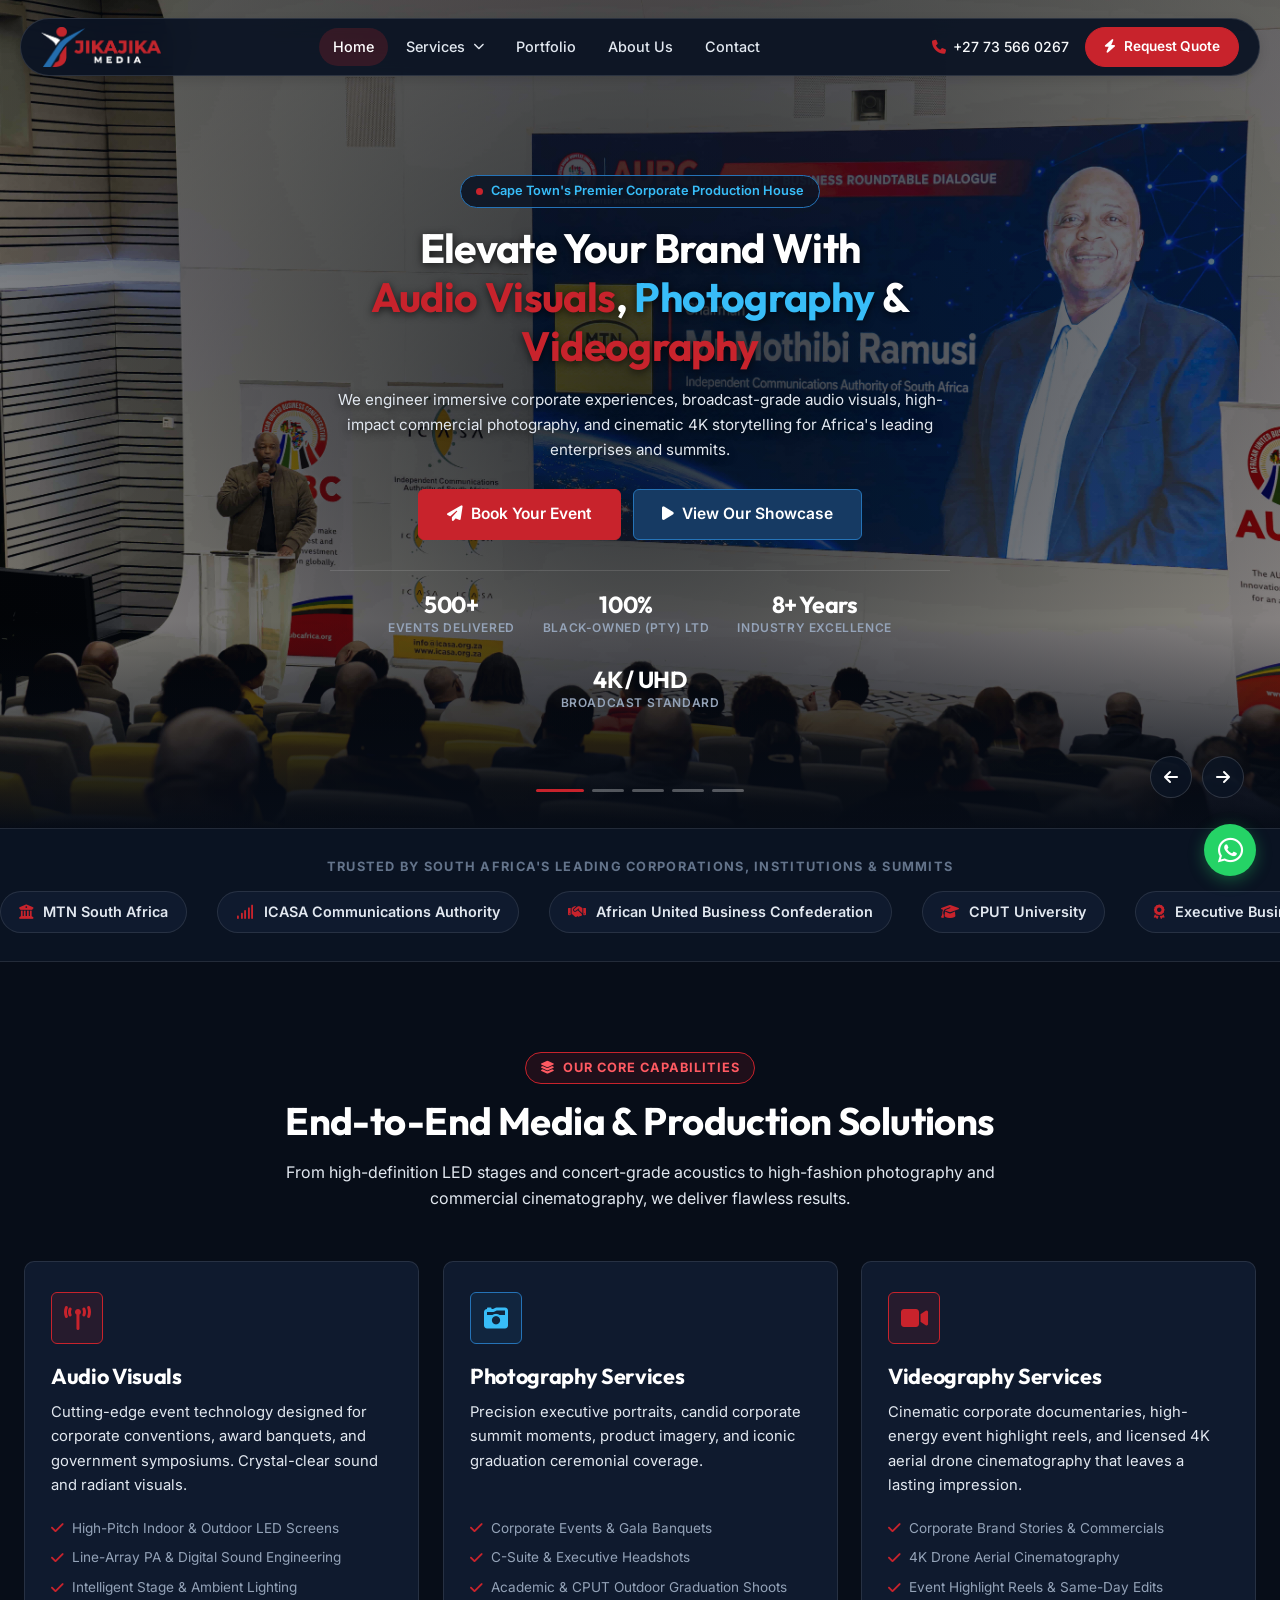
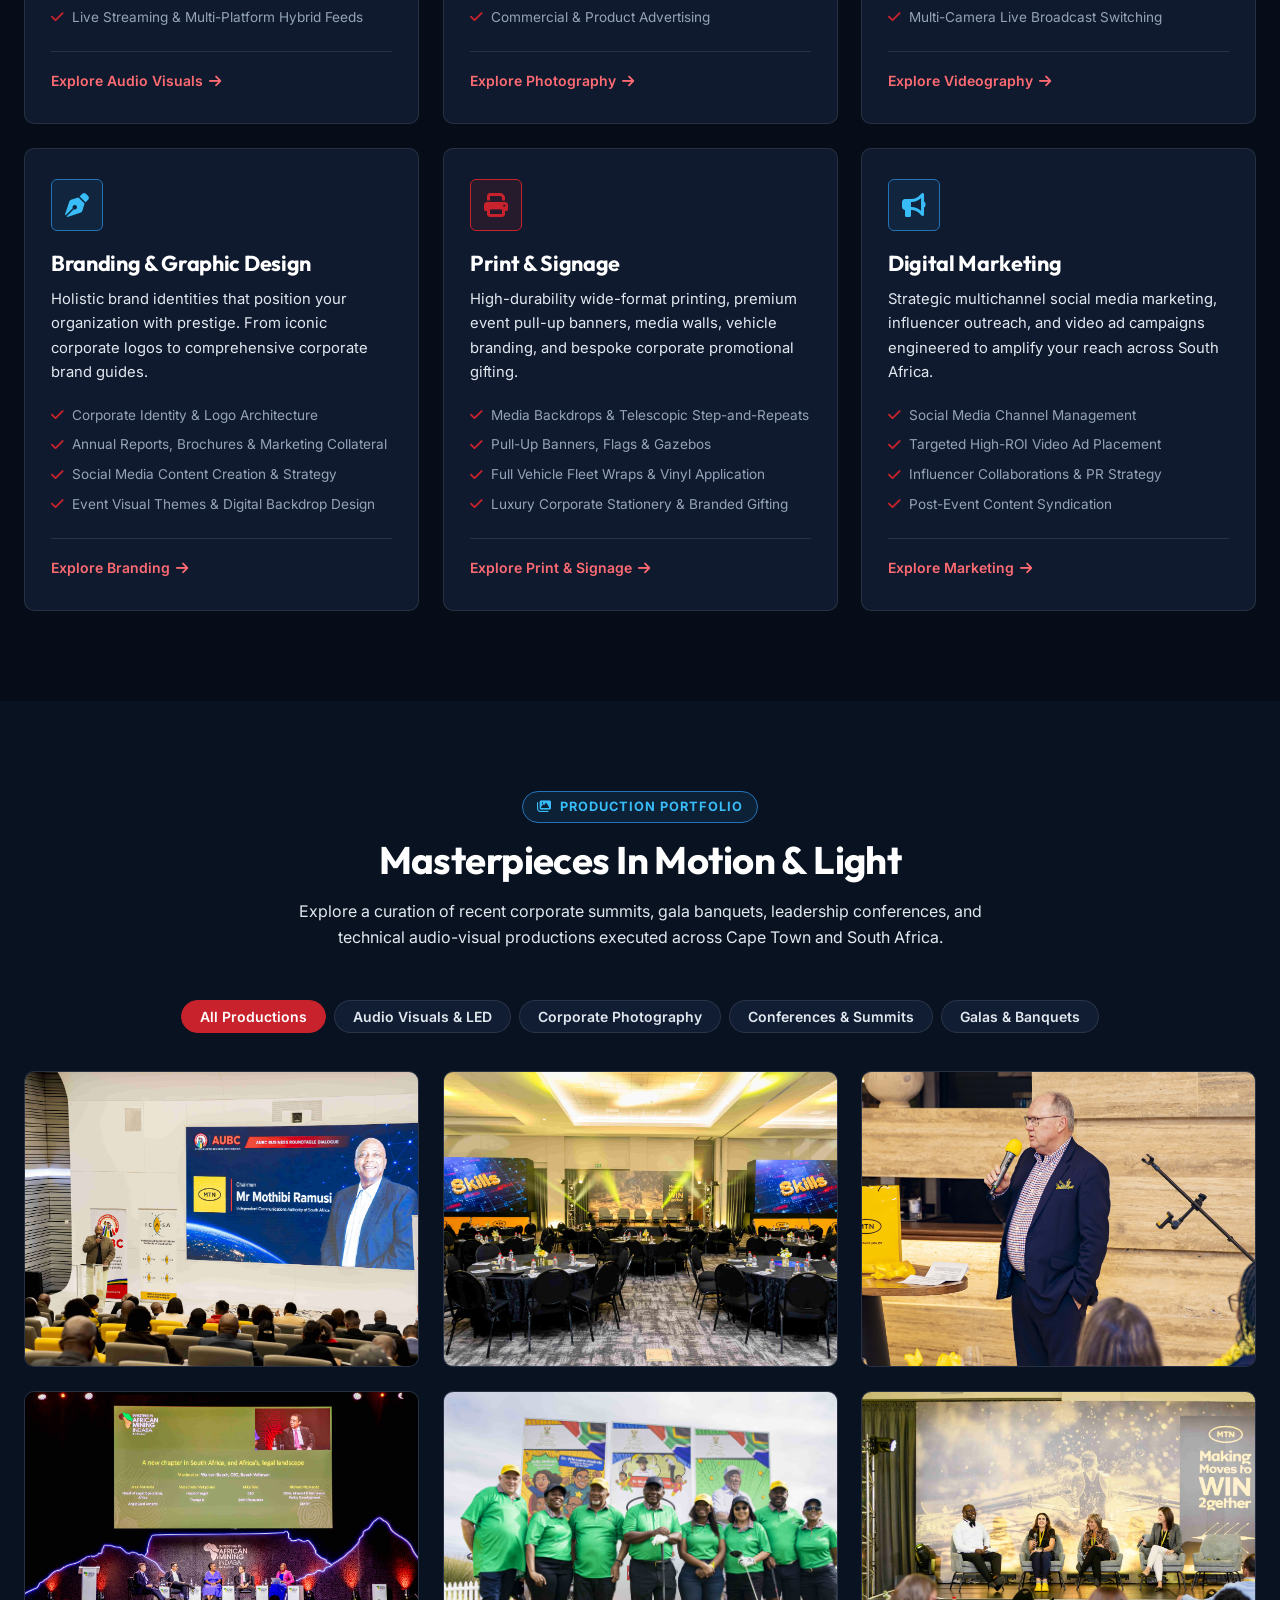
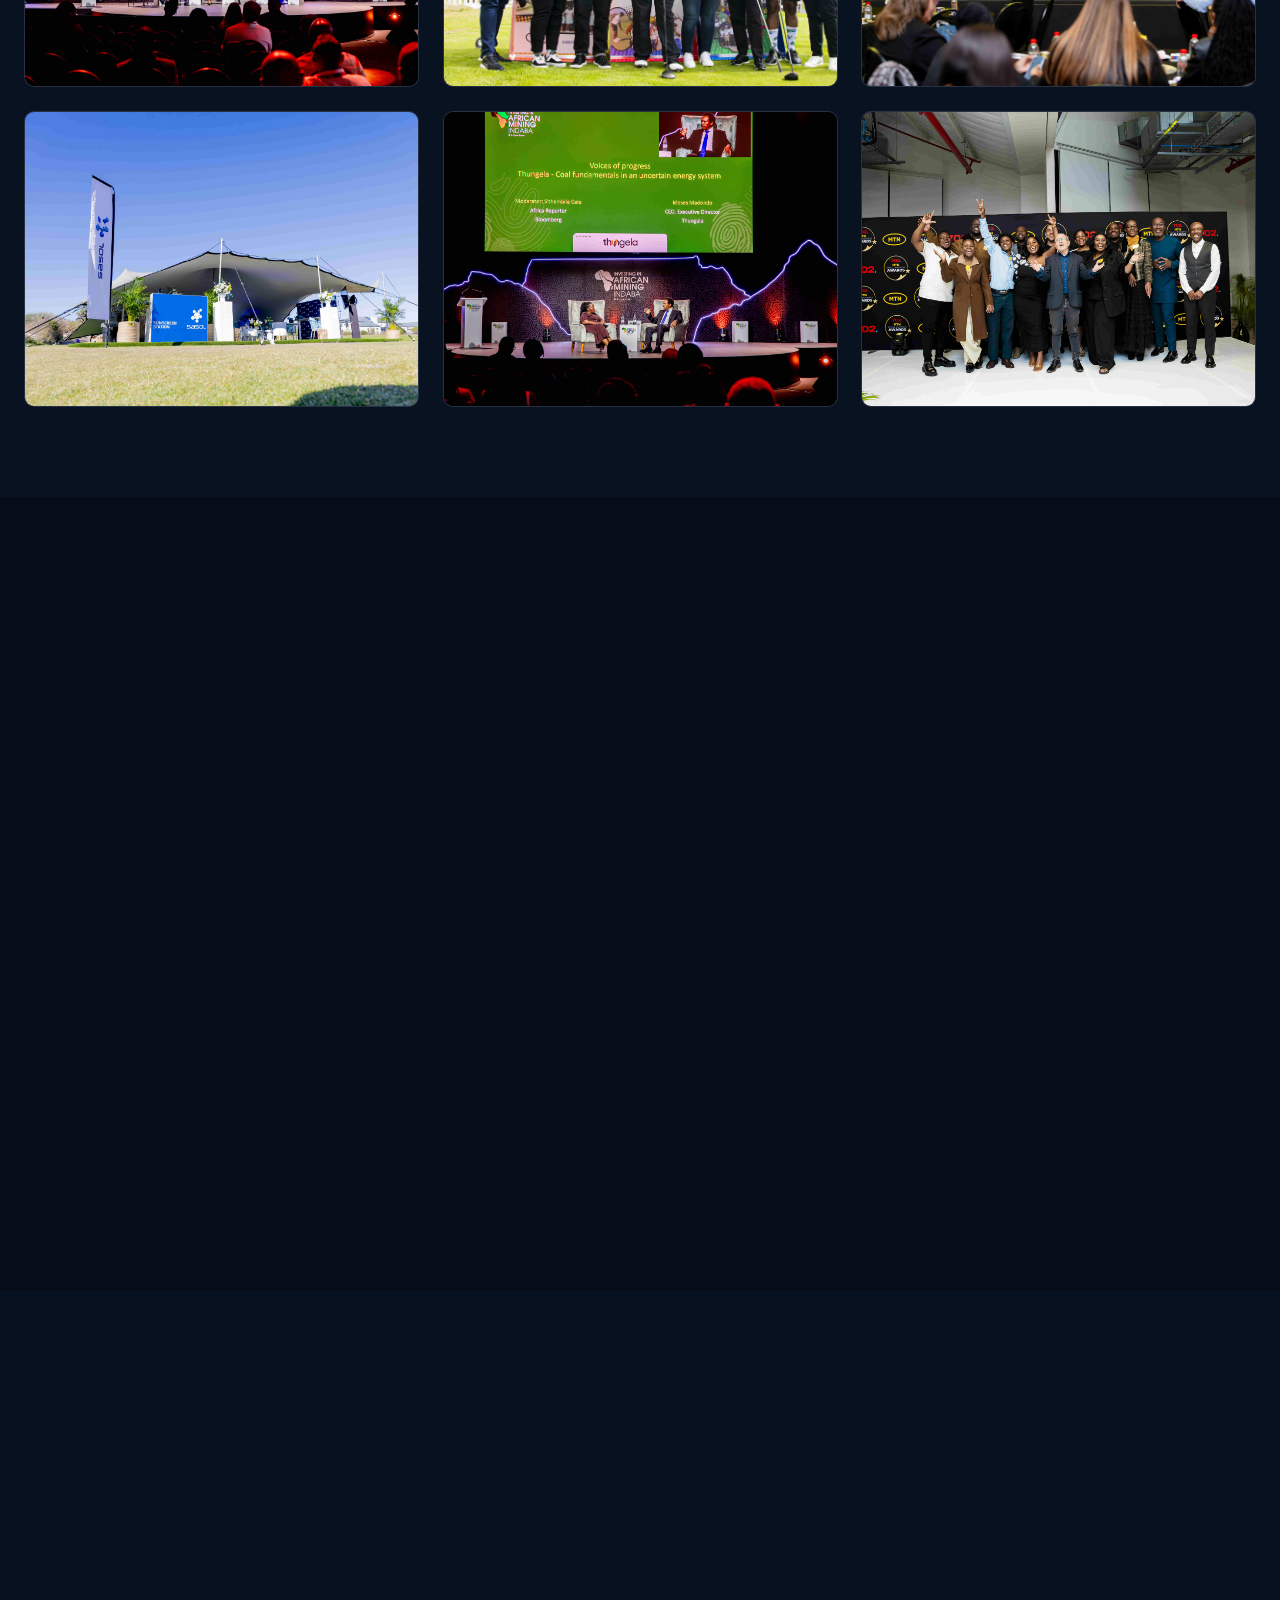
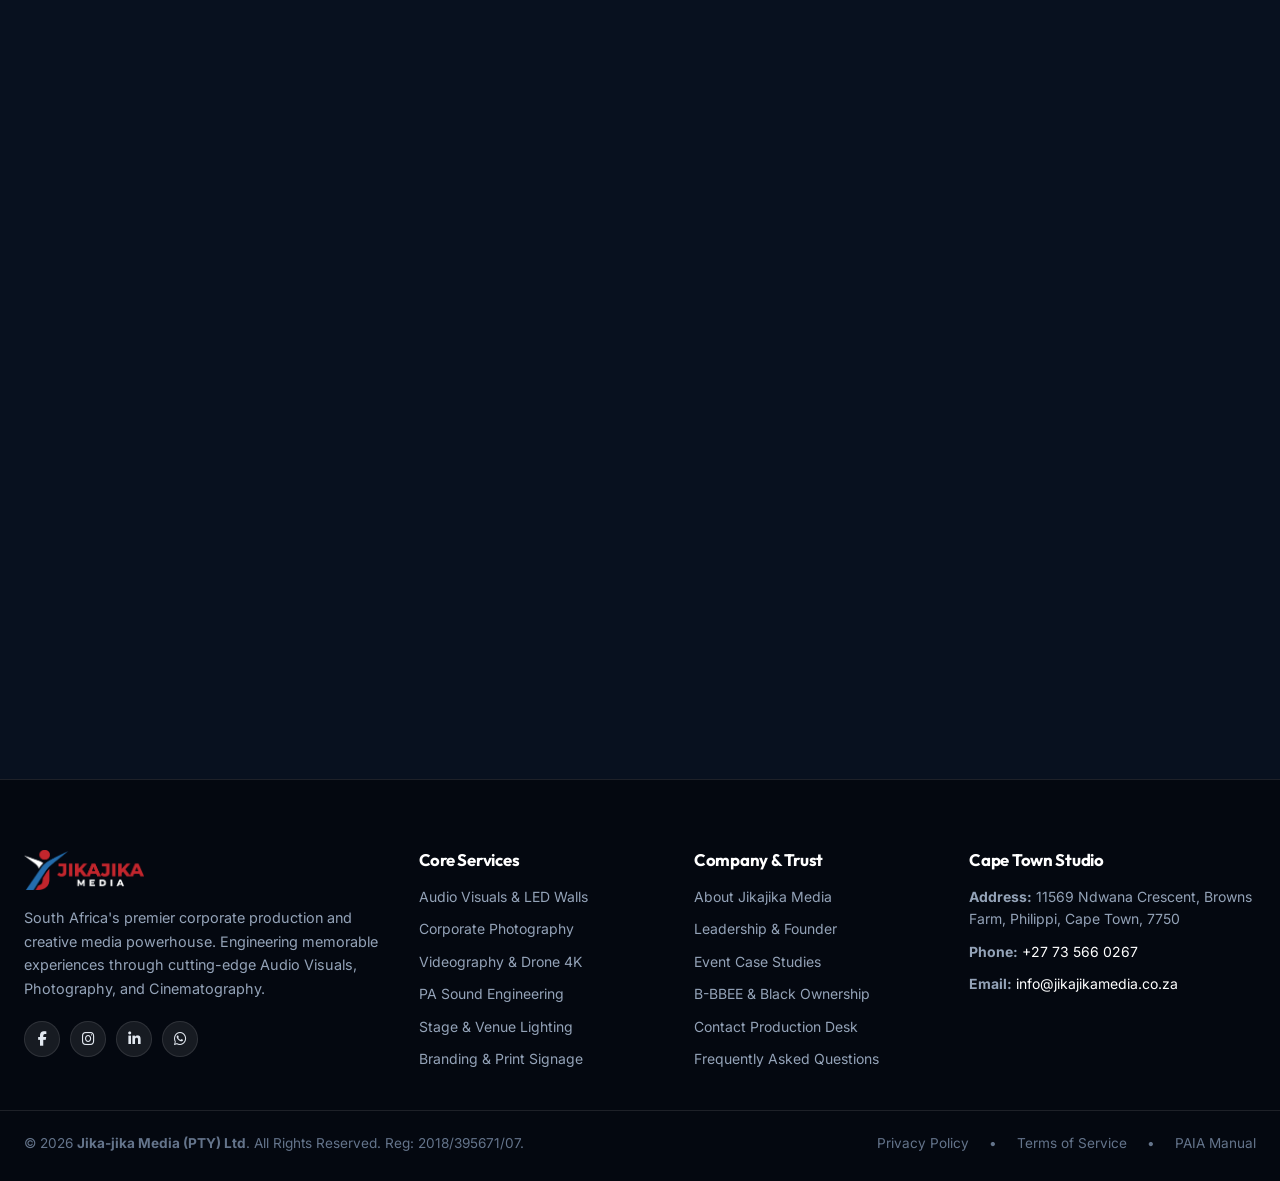
==== commit 74467350: "fix(ui): center-align hero, reduce bold text size, reduce menu shadow by 80%, switch to Logo 2.png" ====
--- a/index.html
+++ b/index.html
@@ -14,13 +14,11 @@
 </head>
 <body>
 
-  <!-- =========================================================================
-       POINT 1: Floating Background Frame Header / Navbar
-       ========================================================================= -->
+  <!-- Floating Nav Frame Header (Using Logo 2.png) -->
   <header class="site-header">
     <div class="floating-nav-frame">
       <a href="index.html" class="brand-logo" title="Jikajika Media Home">
-        <img src="assets/images/logos/Logo 1.png" alt="Jikajika Media Logo" />
+        <img src="assets/images/logos/Logo 2.png" alt="Jikajika Media Logo" />
       </a>
 
       <!-- Navigation Links -->
@@ -38,28 +36,28 @@
               <i class="fa-solid fa-tower-broadcast"></i>
               <div>
                 <strong>Audio Visuals</strong>
-                <p style="font-size: 0.78rem; color: #94A3B8;">LED Screens, Sound & Staging</p>
+                <p style="font-size: 0.75rem; color: #94A3B8;">LED Screens, Sound & Staging</p>
               </div>
             </a>
             <a href="services.html#photography" class="dropdown-item">
               <i class="fa-solid fa-camera"></i>
               <div>
                 <strong>Photography</strong>
-                <p style="font-size: 0.78rem; color: #94A3B8;">Corporate, Portraits & Events</p>
+                <p style="font-size: 0.75rem; color: #94A3B8;">Corporate, Portraits & Events</p>
               </div>
             </a>
             <a href="services.html#videography" class="dropdown-item">
               <i class="fa-solid fa-video"></i>
               <div>
                 <strong>Videography Services</strong>
-                <p style="font-size: 0.78rem; color: #94A3B8;">4K Drone & Brand Films</p>
+                <p style="font-size: 0.75rem; color: #94A3B8;">4K Drone & Brand Films</p>
               </div>
             </a>
             <a href="services.html#branding" class="dropdown-item">
               <i class="fa-solid fa-palette"></i>
               <div>
                 <strong>Branding & Print</strong>
-                <p style="font-size: 0.78rem; color: #94A3B8;">Identity & Large Format Signage</p>
+                <p style="font-size: 0.75rem; color: #94A3B8;">Identity & Large Format Signage</p>
               </div>
             </a>
           </div>
@@ -93,7 +91,7 @@
   </header>
 
   <!-- =========================================================================
-       POINT 2: Left-Aligned Hero Section with Visible Animated Slides
+       CENTER-ALIGNED UNCLUTTERED HERO SECTION
        ========================================================================= -->
   <section class="hero-slider-section">
     <div class="hero-slider-container">
@@ -128,7 +126,7 @@
       </div>
     </div>
 
-    <!-- LEFT-ALIGNED HERO CONTENT -->
+    <!-- CENTERED HERO CONTENT -->
     <div class="container">
       <div class="hero-content">
         <div class="hero-badge">
@@ -142,7 +140,7 @@
         </h1>
 
         <p class="hero-description">
-          We engineer immersive corporate experiences, broadcast-grade audio visuals, high-impact commercial photography, and cinematic 4K storytelling for Africa's leading enterprises, institutions, and high-profile events.
+          We engineer immersive corporate experiences, broadcast-grade audio visuals, high-impact commercial photography, and cinematic 4K storytelling for Africa's leading enterprises and summits.
         </p>
 
         <div class="hero-actions">
@@ -154,7 +152,7 @@
           </a>
         </div>
 
-        <!-- Left-aligned Stats -->
+        <!-- Sleek Centered Stats Row -->
         <div class="hero-stats-row">
           <div class="hero-stat-item">
             <h3 class="stat-counter" data-target="500" data-suffix="+">500+</h3>
@@ -372,7 +370,7 @@
   </section>
 
   <!-- =========================================================================
-       Interactive Portfolio Gallery Showcase (Visible Photos)
+       Portfolio Section
        ========================================================================= -->
   <section class="portfolio-section" id="portfolio">
     <div class="container">
@@ -557,12 +555,12 @@
   </section>
 
   <!-- =========================================================================
-       Interactive Quote Estimator & Booking Section
+       Quote Section
        ========================================================================= -->
   <section class="quote-section" id="quote">
     <div class="container">
       <div class="quote-wrapper reveal">
-        <div class="section-header" style="margin-bottom: 40px; text-align: left;">
+        <div class="section-header" style="margin-bottom: 36px; text-align: left;">
           <span class="section-tag"><i class="fa-solid fa-calculator"></i> Fast Booking & Estimator</span>
           <h2 class="section-title">Request a Custom Production Proposal</h2>
           <p class="section-subtitle">
@@ -572,7 +570,7 @@
 
         <div class="quote-grid">
           <form id="quoteForm">
-            <div style="display: grid; grid-template-columns: 1fr 1fr; gap: 20px;">
+            <div style="display: grid; grid-template-columns: 1fr 1fr; gap: 16px;">
               <div class="form-group">
                 <label class="form-label" for="quoteName">Full Name / Contact Person *</label>
                 <input type="text" id="quoteName" class="form-control" placeholder="e.g. Sipho Khumalo" required />
@@ -583,7 +581,7 @@
               </div>
             </div>
 
-            <div style="display: grid; grid-template-columns: 1fr 1fr; gap: 20px;">
+            <div style="display: grid; grid-template-columns: 1fr 1fr; gap: 16px;">
               <div class="form-group">
                 <label class="form-label" for="quotePhone">Phone / WhatsApp Number *</label>
                 <input type="tel" id="quotePhone" class="form-control" placeholder="e.g. +27 73 566 0267" required />
@@ -594,7 +592,7 @@
               </div>
             </div>
 
-            <div style="display: grid; grid-template-columns: 1fr 1fr; gap: 20px;">
+            <div style="display: grid; grid-template-columns: 1fr 1fr; gap: 16px;">
               <div class="form-group">
                 <label class="form-label" for="quoteEventType">Event / Project Type</label>
                 <select id="quoteEventType" class="form-control">
@@ -660,7 +658,7 @@
           <div class="quote-summary-card">
             <div>
               <h3 class="text-red">Direct Production Desk</h3>
-              <p style="color: var(--text-secondary); margin-bottom: 24px; font-size: 0.95rem;">
+              <p style="color: var(--text-secondary); margin-bottom: 20px; font-size: 0.925rem;">
                 Need urgent technical assistance, emergency equipment hire, or immediate same-day availability? Contact our production desk directly.
               </p>
 
@@ -699,8 +697,8 @@
               </div>
             </div>
 
-            <div style="padding-top: 20px; border-top: 1px solid var(--border-subtle);">
-              <p style="font-size: 0.85rem; color: var(--text-dim);">
+            <div style="padding-top: 16px; border-top: 1px solid var(--border-subtle);">
+              <p style="font-size: 0.8rem; color: var(--text-dim);">
                 <i class="fa-solid fa-circle-check" style="color: #22C55E; margin-right: 6px;"></i> 100% Tax Compliant & Fully Insured Production Equipment.
               </p>
             </div>
@@ -711,13 +709,13 @@
   </section>
 
   <!-- =========================================================================
-       Site Footer
+       Site Footer (Using Logo 2.png)
        ========================================================================= -->
   <footer class="site-footer">
     <div class="container footer-grid">
       <div class="footer-brand">
-        <a href="index.html" class="brand-logo" style="margin-bottom: 20px;">
-          <img src="assets/images/logos/Logo 1.png" alt="Jikajika Media Logo" style="height: 44px;" />
+        <a href="index.html" class="brand-logo" style="margin-bottom: 16px;">
+          <img src="assets/images/logos/Logo 2.png" alt="Jikajika Media Logo" style="height: 40px;" />
         </a>
         <p>
           South Africa's premier corporate production and creative media powerhouse. Engineering memorable experiences through cutting-edge Audio Visuals, Photography, and Cinematography.
@@ -756,13 +754,13 @@
 
       <div class="footer-column">
         <h4>Cape Town Studio</h4>
-        <p style="color: var(--text-muted); font-size: 0.9rem; margin-bottom: 12px;">
+        <p style="color: var(--text-muted); font-size: 0.875rem; margin-bottom: 10px;">
           <strong>Address:</strong> 11569 Ndwana Crescent, Browns Farm, Philippi, Cape Town, 7750
         </p>
-        <p style="color: var(--text-muted); font-size: 0.9rem; margin-bottom: 12px;">
+        <p style="color: var(--text-muted); font-size: 0.875rem; margin-bottom: 10px;">
           <strong>Phone:</strong> <a href="tel:+27735660267" style="color: #FFF;">+27 73 566 0267</a>
         </p>
-        <p style="color: var(--text-muted); font-size: 0.9rem;">
+        <p style="color: var(--text-muted); font-size: 0.875rem;">
           <strong>Email:</strong> <a href="mailto:info@jikajikamedia.co.za" style="color: #FFF;">info@jikajikamedia.co.za</a>
         </p>
       </div>
--- a/css/style.css
+++ b/css/style.css
@@ -1,10 +1,10 @@
 /* ==========================================================================
    JIKAJIKA MEDIA (PTY) LTD - CORPORATE CLEAN DESIGN SYSTEM
    Solid Colors: Brand Red (#C8232C) | Navy Blue (#163A63) | Sky Blue (#2573B7)
-   NO GRADIENTS - Clean, High-Contrast, Enterprise Aesthetic
+   NO GRADIENTS - Clean, Minimal, Center-Aligned, Refined Typography
    ========================================================================== */
 
-@import url('https://fonts.googleapis.com/css2?family=Inter:wght@300;400;500;600;700;800&family=Outfit:wght@400;500;600;700;800;900&display=swap');
+@import url('https://fonts.googleapis.com/css2?family=Inter:wght@300;400;500;600;700&family=Outfit:wght@400;500;600;700&display=swap');
 
 :root {
   /* Solid Brand Palette */
@@ -27,13 +27,13 @@
   --bg-surface: #121F35;
   --bg-card: #0F1A2E;
   --bg-card-hover: #16243D;
-  --bg-floating-nav: rgba(11, 20, 36, 0.92);
+  --bg-floating-nav: rgba(11, 20, 36, 0.94);
 
   /* Borders */
   --border-subtle: rgba(255, 255, 255, 0.1);
   --border-brand-red: #C8232C;
   --border-brand-blue: #2573B7;
-  --border-glow: rgba(255, 255, 255, 0.18);
+  --border-glow: rgba(255, 255, 255, 0.15);
 
   /* Typography */
   --font-heading: 'Outfit', -apple-system, BlinkMacSystemFont, sans-serif;
@@ -46,21 +46,21 @@
   --text-dim: #64748B;
 
   /* Radii */
-  --radius-sm: 8px;
-  --radius-md: 12px;
-  --radius-lg: 18px;
-  --radius-xl: 24px;
+  --radius-sm: 6px;
+  --radius-md: 10px;
+  --radius-lg: 16px;
+  --radius-xl: 20px;
   --radius-full: 9999px;
 
-  /* Shadows */
-  --shadow-sm: 0 4px 12px rgba(0, 0, 0, 0.3);
-  --shadow-md: 0 10px 30px rgba(0, 0, 0, 0.45);
-  --shadow-lg: 0 20px 50px rgba(0, 0, 0, 0.65);
-  --shadow-nav: 0 15px 35px rgba(0, 0, 0, 0.6);
+  /* Shadows - 80% REDUCED NAV SHADOW FOR CLEAN LOOK */
+  --shadow-sm: 0 2px 8px rgba(0, 0, 0, 0.15);
+  --shadow-md: 0 6px 18px rgba(0, 0, 0, 0.25);
+  --shadow-lg: 0 12px 30px rgba(0, 0, 0, 0.35);
+  --shadow-nav: 0 4px 12px rgba(0, 0, 0, 0.12); /* Reduced by 80% */
 
   /* Transitions */
   --transition-fast: 0.2s ease;
-  --transition-normal: 0.35s ease;
+  --transition-normal: 0.3s ease;
 }
 
 /* ==========================================================================
@@ -119,16 +119,16 @@
 
 .container {
   width: 100%;
-  max-width: 1360px;
+  max-width: 1320px;
   margin: 0 auto;
-  padding: 0 28px;
+  padding: 0 24px;
 }
 
 .container-wide {
   width: 100%;
-  max-width: 1540px;
+  max-width: 1480px;
   margin: 0 auto;
-  padding: 0 28px;
+  padding: 0 24px;
 }
 
 /* ==========================================================================
@@ -137,9 +137,9 @@
 h1, h2, h3, h4, h5, h6 {
   font-family: var(--font-heading);
   font-weight: 700;
-  line-height: 1.15;
+  line-height: 1.2;
   color: var(--text-pure-white);
-  letter-spacing: -0.02em;
+  letter-spacing: -0.015em;
 }
 
 .text-red {
@@ -156,56 +156,56 @@
 
 .section-header {
   text-align: center;
-  max-width: 800px;
-  margin: 0 auto 60px;
+  max-width: 740px;
+  margin: 0 auto 50px;
 }
 
 .section-tag {
   display: inline-flex;
   align-items: center;
   gap: 8px;
-  padding: 6px 16px;
-  background: rgba(200, 35, 44, 0.15);
+  padding: 5px 14px;
+  background: rgba(200, 35, 44, 0.12);
   border: 1px solid var(--border-brand-red);
   border-radius: var(--radius-full);
   color: #FF5A62;
-  font-size: 0.85rem;
+  font-size: 0.8rem;
   font-weight: 700;
   text-transform: uppercase;
   letter-spacing: 0.08em;
-  margin-bottom: 16px;
+  margin-bottom: 14px;
 }
 
 .section-tag.blue-tag {
-  background: rgba(37, 115, 183, 0.18);
+  background: rgba(37, 115, 183, 0.15);
   border-color: var(--border-brand-blue);
   color: #38BDF8;
 }
 
 .section-title {
-  font-size: clamp(2rem, 3.5vw, 3rem);
-  margin-bottom: 18px;
+  font-size: clamp(1.8rem, 3vw, 2.6rem);
+  margin-bottom: 14px;
   color: var(--text-pure-white);
 }
 
 .section-subtitle {
-  font-size: clamp(1rem, 1.2vw, 1.15rem);
+  font-size: 1rem;
   color: var(--text-secondary);
-  line-height: 1.7;
+  line-height: 1.65;
 }
 
 /* ==========================================================================
-   Buttons & Interactive Elements (SOLID COLORS)
+   Buttons (SOLID REFINED STYLING)
    ========================================================================== */
 .btn {
   display: inline-flex;
   align-items: center;
   justify-content: center;
-  gap: 10px;
-  padding: 14px 28px;
-  border-radius: var(--radius-md);
+  gap: 8px;
+  padding: 11px 24px;
+  border-radius: var(--radius-sm);
   font-weight: 600;
-  font-size: 0.975rem;
+  font-size: 0.925rem;
   cursor: pointer;
   transition: all var(--transition-fast);
   position: relative;
@@ -217,14 +217,12 @@
   background-color: var(--primary-red);
   color: #FFFFFF;
   border: 1px solid var(--primary-red);
-  box-shadow: 0 6px 20px rgba(200, 35, 44, 0.4);
 }
 
 .btn-primary:hover {
   background-color: var(--primary-red-hover);
   border-color: var(--primary-red-hover);
-  transform: translateY(-2px);
-  box-shadow: 0 10px 25px rgba(200, 35, 44, 0.55);
+  transform: translateY(-1px);
 }
 
 .btn-secondary {
@@ -236,63 +234,61 @@
 .btn-secondary:hover {
   background-color: var(--accent-blue);
   border-color: var(--accent-cyan);
-  transform: translateY(-2px);
-  box-shadow: 0 10px 25px rgba(37, 115, 183, 0.4);
+  transform: translateY(-1px);
 }
 
 .btn-outline {
-  background: rgba(15, 26, 46, 0.8);
+  background: rgba(15, 26, 46, 0.7);
   color: var(--text-pure-white);
   border: 1px solid var(--border-glow);
 }
 
 .btn-outline:hover {
-  background: rgba(255, 255, 255, 0.12);
+  background: rgba(255, 255, 255, 0.1);
   border-color: var(--text-pure-white);
-  transform: translateY(-2px);
 }
 
 .btn-sm {
-  padding: 10px 22px;
-  font-size: 0.875rem;
+  padding: 8px 18px;
+  font-size: 0.85rem;
   border-radius: var(--radius-full);
 }
 
 .btn-lg {
-  padding: 16px 34px;
-  font-size: 1.05rem;
-  border-radius: var(--radius-md);
+  padding: 12px 28px;
+  font-size: 0.975rem;
+  border-radius: var(--radius-sm);
 }
 
 /* ==========================================================================
-   POINT 1: FLOATING BACKGROUND FRAME HEADER / NAVBAR
+   FLOATING NAVBAR (80% REDUCED OUTER SHADOW)
    ========================================================================== */
 .site-header {
   position: fixed;
-  top: 24px;
+  top: 18px;
   left: 0;
   right: 0;
   z-index: 1000;
   display: flex;
   justify-content: center;
-  padding: 0 24px;
+  padding: 0 20px;
   pointer-events: none;
 }
 
 .floating-nav-frame {
   width: 100%;
-  max-width: 1360px;
+  max-width: 1320px;
   background-color: var(--bg-floating-nav);
-  backdrop-filter: blur(20px);
-  -webkit-backdrop-filter: blur(20px);
-  border: 1px solid rgba(255, 255, 255, 0.14);
+  backdrop-filter: blur(16px);
+  -webkit-backdrop-filter: blur(16px);
+  border: 1px solid rgba(255, 255, 255, 0.12);
   border-radius: var(--radius-full);
-  box-shadow: var(--shadow-nav);
-  padding: 10px 24px;
+  box-shadow: var(--shadow-nav); /* 80% REDUCED */
+  padding: 8px 20px;
   display: flex;
   align-items: center;
   justify-content: space-between;
-  gap: 20px;
+  gap: 16px;
   pointer-events: auto;
   transition: all var(--transition-normal);
 }
@@ -300,19 +296,14 @@
 .brand-logo {
   display: flex;
   align-items: center;
-  gap: 12px;
+  gap: 10px;
   z-index: 1010;
 }
 
 .brand-logo img {
-  height: 44px;
+  height: 40px;
   width: auto;
   object-fit: contain;
-  transition: transform var(--transition-fast);
-}
-
-.brand-logo:hover img {
-  transform: scale(1.04);
 }
 
 .nav-links {
@@ -328,10 +319,10 @@
 .nav-link {
   display: inline-flex;
   align-items: center;
-  gap: 6px;
-  padding: 8px 16px;
-  font-size: 0.925rem;
-  font-weight: 600;
+  gap: 5px;
+  padding: 7px 14px;
+  font-size: 0.9rem;
+  font-weight: 500;
   color: var(--text-secondary);
   border-radius: var(--radius-full);
   transition: var(--transition-fast);
@@ -355,17 +346,17 @@
 
 .dropdown-menu {
   position: absolute;
-  top: calc(100% + 12px);
+  top: calc(100% + 10px);
   left: 0;
-  min-width: 270px;
-  padding: 12px;
+  min-width: 250px;
+  padding: 10px;
   background: #0D182B;
   border: 1px solid var(--border-subtle);
   border-radius: var(--radius-md);
-  box-shadow: var(--shadow-lg);
+  box-shadow: var(--shadow-md);
   opacity: 0;
   visibility: hidden;
-  transform: translateY(10px);
+  transform: translateY(8px);
   transition: all var(--transition-normal);
   z-index: 1020;
 }
@@ -379,37 +370,36 @@
 .dropdown-item {
   display: flex;
   align-items: center;
-  gap: 12px;
-  padding: 10px 14px;
+  gap: 10px;
+  padding: 8px 12px;
   border-radius: var(--radius-sm);
   color: var(--text-secondary);
-  font-size: 0.9rem;
+  font-size: 0.875rem;
   transition: var(--transition-fast);
 }
 
 .dropdown-item:hover {
-  background: rgba(200, 35, 44, 0.2);
+  background: rgba(200, 35, 44, 0.18);
   color: var(--text-pure-white);
-  transform: translateX(4px);
 }
 
 .dropdown-item i {
   color: var(--primary-red);
-  font-size: 1.1rem;
+  font-size: 1rem;
 }
 
 .header-cta {
   display: flex;
   align-items: center;
-  gap: 18px;
+  gap: 16px;
 }
 
 .header-contact-link {
   display: flex;
   align-items: center;
-  gap: 8px;
-  font-size: 0.9rem;
-  font-weight: 600;
+  gap: 7px;
+  font-size: 0.875rem;
+  font-weight: 500;
   color: var(--text-primary);
 }
 
@@ -422,21 +412,22 @@
   background: none;
   border: none;
   color: var(--text-pure-white);
-  font-size: 1.5rem;
+  font-size: 1.4rem;
   cursor: pointer;
   z-index: 1010;
 }
 
 /* ==========================================================================
-   POINT 2: LEFT-ALIGNED HERO SECTION & CLEAR VISIBLE BACKGROUND IMAGES
+   CENTER-ALIGNED & UNCLUTTERED HERO SECTION (VISIBLE IMAGES)
    ========================================================================== */
 .hero-slider-section {
   position: relative;
-  min-height: 100vh;
-  display: flex;
-  align-items: center;
+  min-height: 92vh;
+  display: flex;
+  align-items: center;
+  justify-content: center;
   overflow: hidden;
-  padding: 140px 0 80px;
+  padding: 130px 0 70px;
 }
 
 .hero-slider-container {
@@ -450,8 +441,8 @@
   inset: 0;
   opacity: 0;
   visibility: hidden;
-  transition: opacity 1s cubic-bezier(0.4, 0, 0.2, 1), transform 1s cubic-bezier(0.4, 0, 0.2, 1);
-  transform: scale(1.04);
+  transition: opacity 1s ease, transform 1s ease;
+  transform: scale(1.03);
 }
 
 .hero-slide.active {
@@ -466,113 +457,123 @@
   background-size: cover;
   background-position: center;
   background-repeat: no-repeat;
-  filter: brightness(0.85) contrast(1.05); /* HIGH CLARITY AND VISIBILITY */
+  filter: brightness(0.88) contrast(1.05); /* CLEAR & VIBRANT */
   transform: scale(1);
   transition: transform 7s ease;
 }
 
 .hero-slide.active .hero-slide-bg {
-  transform: scale(1.06);
-}
-
-/* Soft left vignette to ensure text contrast while keeping photo visible */
+  transform: scale(1.05);
+}
+
+/* Balanced Soft Center Tint */
 .hero-overlay {
   position: absolute;
   inset: 0;
-  background: linear-gradient(
-    90deg, 
-    rgba(6, 11, 20, 0.92) 0%, 
-    rgba(6, 11, 20, 0.72) 42%, 
-    rgba(6, 11, 20, 0.25) 75%,
-    rgba(6, 11, 20, 0.15) 100%
+  background: radial-gradient(
+    circle at 50% 50%,
+    rgba(6, 11, 20, 0.78) 0%,
+    rgba(6, 11, 20, 0.48) 60%,
+    rgba(6, 11, 20, 0.3) 100%
   ),
   linear-gradient(
-    0deg, 
-    var(--bg-main) 0%, 
-    transparent 20%, 
-    rgba(6, 11, 20, 0.35) 100%
+    0deg,
+    var(--bg-main) 0%,
+    transparent 25%,
+    rgba(6, 11, 20, 0.3) 100%
   );
   z-index: 2;
 }
 
-/* LEFT-ALIGNED HERO CONTENT */
+/* CENTER-ALIGNED UNCLUTTERED HERO CONTENT */
 .hero-content {
   position: relative;
   z-index: 10;
-  max-width: 820px;
-  margin-left: 0;
-  margin-right: auto;
-  text-align: left;
+  max-width: 760px;
+  margin: 0 auto;
+  text-align: center;
+  display: flex;
+  flex-direction: column;
+  align-items: center;
 }
 
 .hero-badge {
   display: inline-flex;
   align-items: center;
-  gap: 10px;
-  padding: 7px 18px;
-  background: rgba(15, 26, 46, 0.9);
+  gap: 8px;
+  padding: 5px 15px;
+  background: rgba(11, 20, 36, 0.88);
   border: 1px solid var(--border-brand-blue);
   border-radius: var(--radius-full);
   color: #38BDF8;
-  font-size: 0.875rem;
+  font-size: 0.8rem;
   font-weight: 600;
-  margin-bottom: 22px;
+  margin-bottom: 16px;
 }
 
 .hero-badge-dot {
-  width: 8px;
-  height: 8px;
+  width: 7px;
+  height: 7px;
   border-radius: 50%;
   background: var(--primary-red);
-  box-shadow: 0 0 8px var(--primary-red);
   animation: pulseDot 2s infinite;
 }
 
+/* SMALLER, REFINED HERO TITLE */
 .hero-title {
-  font-size: clamp(2.6rem, 5vw, 4.4rem);
-  font-weight: 800;
-  line-height: 1.12;
-  margin-bottom: 22px;
-  letter-spacing: -0.03em;
+  font-size: clamp(1.85rem, 3.2vw, 2.75rem);
+  font-weight: 700;
+  line-height: 1.2;
+  margin-bottom: 16px;
+  letter-spacing: -0.015em;
   color: var(--text-pure-white);
+  text-shadow: 0 2px 8px rgba(0, 0, 0, 0.7);
 }
 
 .hero-description {
-  font-size: clamp(1.05rem, 1.25vw, 1.2rem);
+  font-size: clamp(0.95rem, 1.1vw, 1.05rem);
   color: var(--text-secondary);
-  line-height: 1.75;
-  margin-bottom: 34px;
-  max-width: 680px;
-  text-shadow: 0 2px 10px rgba(0, 0, 0, 0.6);
+  line-height: 1.65;
+  margin: 0 auto 26px auto;
+  max-width: 620px;
+  text-shadow: 0 2px 8px rgba(0, 0, 0, 0.7);
 }
 
 .hero-actions {
   display: flex;
   align-items: center;
+  justify-content: center;
   flex-wrap: wrap;
-  gap: 16px;
-  margin-bottom: 44px;
-}
-
+  gap: 12px;
+  margin-bottom: 30px;
+}
+
+/* SLEEK UNCLUTTERED STATS ROW */
 .hero-stats-row {
-  display: grid;
-  grid-template-columns: repeat(auto-fit, minmax(130px, 1fr));
-  gap: 24px;
-  padding-top: 28px;
-  border-top: 1px solid var(--border-subtle);
-  max-width: 650px;
-  text-align: left;
+  display: flex;
+  align-items: center;
+  justify-content: center;
+  flex-wrap: wrap;
+  gap: 28px;
+  padding-top: 20px;
+  border-top: 1px solid rgba(255, 255, 255, 0.12);
+  width: 100%;
+  max-width: 620px;
+}
+
+.hero-stat-item {
+  text-align: center;
 }
 
 .hero-stat-item h3 {
-  font-size: 2rem;
-  font-weight: 800;
+  font-size: 1.45rem;
+  font-weight: 700;
   color: var(--text-pure-white);
-  margin-bottom: 2px;
+  margin-bottom: 0px;
 }
 
 .hero-stat-item p {
-  font-size: 0.825rem;
+  font-size: 0.75rem;
   color: var(--text-muted);
   text-transform: uppercase;
   letter-spacing: 0.05em;
@@ -582,19 +583,19 @@
 /* Slider Controls */
 .slider-controls {
   position: absolute;
-  bottom: 40px;
-  right: 48px;
+  bottom: 30px;
+  right: 36px;
   z-index: 20;
   display: flex;
   align-items: center;
-  gap: 14px;
+  gap: 10px;
 }
 
 .slider-btn {
-  width: 48px;
-  height: 48px;
+  width: 42px;
+  height: 42px;
   border-radius: 50%;
-  background: rgba(15, 26, 46, 0.85);
+  background: rgba(11, 20, 36, 0.85);
   border: 1px solid var(--border-glow);
   color: var(--text-pure-white);
   display: flex;
@@ -607,23 +608,22 @@
 .slider-btn:hover {
   background: var(--primary-red);
   border-color: var(--primary-red);
-  transform: scale(1.08);
 }
 
 .slider-indicators {
   position: absolute;
-  bottom: 48px;
+  bottom: 36px;
   left: 50%;
   transform: translateX(-50%);
   z-index: 20;
   display: flex;
-  gap: 10px;
+  gap: 8px;
 }
 
 .slider-indicator {
-  width: 40px;
-  height: 4px;
-  background: rgba(255, 255, 255, 0.25);
+  width: 32px;
+  height: 3px;
+  background: rgba(255, 255, 255, 0.3);
   border-radius: 2px;
   cursor: pointer;
   transition: var(--transition-fast);
@@ -631,14 +631,14 @@
 
 .slider-indicator.active {
   background: var(--primary-red);
-  width: 60px;
+  width: 48px;
 }
 
 /* ==========================================================================
-   Client Trust Marquee (SOLID)
+   Client Marquee (SOLID)
    ========================================================================== */
 .clients-marquee-section {
-  padding: 34px 0;
+  padding: 28px 0;
   background: #0A1322;
   border-top: 1px solid var(--border-subtle);
   border-bottom: 1px solid var(--border-subtle);
@@ -648,13 +648,13 @@
 
 .marquee-header {
   text-align: center;
-  margin-bottom: 18px;
+  margin-bottom: 14px;
 }
 
 .marquee-header p {
-  font-size: 0.85rem;
+  font-size: 0.8rem;
   text-transform: uppercase;
-  letter-spacing: 0.12em;
+  letter-spacing: 0.1em;
   color: var(--text-dim);
   font-weight: 700;
 }
@@ -663,7 +663,7 @@
   display: flex;
   width: max-content;
   animation: marqueeScroll 35s linear infinite;
-  gap: 36px;
+  gap: 30px;
 }
 
 .marquee-track:hover {
@@ -673,14 +673,14 @@
 .client-badge {
   display: flex;
   align-items: center;
-  gap: 12px;
-  padding: 10px 22px;
+  gap: 10px;
+  padding: 8px 18px;
   background: var(--bg-card);
   border: 1px solid var(--border-subtle);
   border-radius: var(--radius-full);
   color: var(--text-secondary);
   font-weight: 600;
-  font-size: 0.95rem;
+  font-size: 0.9rem;
   white-space: nowrap;
 }
 
@@ -689,24 +689,24 @@
 }
 
 /* ==========================================================================
-   Services Section (SOLID CARDS)
+   Services Section
    ========================================================================== */
 .services-section {
-  padding: 100px 0;
+  padding: 90px 0;
   position: relative;
 }
 
 .services-grid {
   display: grid;
-  grid-template-columns: repeat(auto-fit, minmax(340px, 1fr));
-  gap: 28px;
+  grid-template-columns: repeat(auto-fit, minmax(320px, 1fr));
+  gap: 24px;
 }
 
 .service-card {
   background: var(--bg-card);
   border: 1px solid var(--border-subtle);
-  border-radius: var(--radius-lg);
-  padding: 36px 30px;
+  border-radius: var(--radius-md);
+  padding: 30px 26px;
   position: relative;
   transition: all var(--transition-normal);
   display: flex;
@@ -714,24 +714,23 @@
 }
 
 .service-card:hover {
-  transform: translateY(-6px);
+  transform: translateY(-4px);
   border-color: var(--border-brand-red);
   background: var(--bg-card-hover);
-  box-shadow: 0 16px 35px rgba(0, 0, 0, 0.45);
 }
 
 .service-icon-box {
-  width: 60px;
-  height: 60px;
-  border-radius: var(--radius-md);
-  background: rgba(200, 35, 44, 0.15);
+  width: 52px;
+  height: 52px;
+  border-radius: var(--radius-sm);
+  background: rgba(200, 35, 44, 0.12);
   border: 1px solid var(--border-brand-red);
   display: flex;
   align-items: center;
   justify-content: center;
   color: var(--primary-red);
-  font-size: 1.7rem;
-  margin-bottom: 24px;
+  font-size: 1.5rem;
+  margin-bottom: 20px;
   transition: var(--transition-fast);
 }
 
@@ -741,7 +740,7 @@
 }
 
 .service-icon-box.blue {
-  background: rgba(37, 115, 183, 0.15);
+  background: rgba(37, 115, 183, 0.12);
   border-color: var(--border-brand-blue);
   color: var(--accent-cyan);
 }
@@ -752,65 +751,64 @@
 }
 
 .service-card h3 {
-  font-size: 1.45rem;
-  margin-bottom: 12px;
+  font-size: 1.35rem;
+  margin-bottom: 10px;
   font-weight: 700;
   color: var(--text-pure-white);
 }
 
 .service-card p {
   color: var(--text-secondary);
-  font-size: 0.95rem;
-  line-height: 1.7;
+  font-size: 0.925rem;
+  line-height: 1.65;
+  margin-bottom: 20px;
+  flex-grow: 1;
+}
+
+.service-features-list {
   margin-bottom: 22px;
-  flex-grow: 1;
-}
-
-.service-features-list {
-  margin-bottom: 26px;
   display: flex;
   flex-direction: column;
-  gap: 10px;
+  gap: 8px;
 }
 
 .service-features-list li {
   display: flex;
   align-items: center;
-  gap: 10px;
-  font-size: 0.885rem;
+  gap: 8px;
+  font-size: 0.85rem;
   color: var(--text-muted);
 }
 
 .service-features-list li i {
   color: var(--primary-red);
-  font-size: 0.95rem;
+  font-size: 0.9rem;
 }
 
 .service-card-footer {
   margin-top: auto;
   border-top: 1px solid var(--border-subtle);
-  padding-top: 18px;
+  padding-top: 16px;
 }
 
 .service-link {
   display: inline-flex;
   align-items: center;
-  gap: 8px;
+  gap: 6px;
   font-weight: 600;
-  font-size: 0.9rem;
+  font-size: 0.875rem;
   color: #FF6B72;
 }
 
 .service-card:hover .service-link {
-  gap: 12px;
   color: var(--primary-red-hover);
 }
 
 /* ==========================================================================
-   Portfolio & Event Showcase (ANIMATED & VISIBLE)
+   Portfolio & Event Showcase
    ========================================================================== */
 .portfolio-section {
-  padding: 100px 0;
+  padding: 90px 0;
   background: #091220;
   position: relative;
 }
@@ -820,17 +818,17 @@
   align-items: center;
   justify-content: center;
   flex-wrap: wrap;
-  gap: 10px;
-  margin-bottom: 44px;
+  gap: 8px;
+  margin-bottom: 38px;
 }
 
 .filter-btn {
-  padding: 9px 20px;
+  padding: 7px 18px;
   border-radius: var(--radius-full);
   background: #111D33;
   border: 1px solid var(--border-subtle);
   color: var(--text-secondary);
-  font-size: 0.9rem;
+  font-size: 0.875rem;
   font-weight: 600;
   cursor: pointer;
   transition: all var(--transition-fast);
@@ -845,45 +843,44 @@
 
 .portfolio-grid {
   display: grid;
-  grid-template-columns: repeat(auto-fill, minmax(360px, 1fr));
-  gap: 26px;
+  grid-template-columns: repeat(auto-fill, minmax(340px, 1fr));
+  gap: 24px;
 }
 
 .portfolio-item {
   position: relative;
-  border-radius: var(--radius-lg);
+  border-radius: var(--radius-md);
   overflow: hidden;
   background: var(--bg-card);
   border: 1px solid var(--border-subtle);
   aspect-ratio: 4 / 3;
   cursor: pointer;
-  transition: transform 0.4s ease, box-shadow 0.4s ease;
+  transition: transform 0.3s ease;
 }
 
 .portfolio-item img {
   width: 100%;
   height: 100%;
   object-fit: cover;
-  transition: transform 0.6s ease;
+  transition: transform 0.5s ease;
 }
 
 .portfolio-item:hover {
-  transform: translateY(-5px);
-  box-shadow: 0 16px 35px rgba(0, 0, 0, 0.5);
+  transform: translateY(-4px);
 }
 
 .portfolio-item:hover img {
-  transform: scale(1.06);
+  transform: scale(1.05);
 }
 
 .portfolio-overlay {
   position: absolute;
   inset: 0;
-  background: linear-gradient(0deg, rgba(6, 11, 20, 0.92) 0%, rgba(6, 11, 20, 0.4) 60%, transparent 100%);
+  background: linear-gradient(0deg, rgba(6, 11, 20, 0.9) 0%, rgba(6, 11, 20, 0.3) 60%, transparent 100%);
   display: flex;
   flex-direction: column;
   justify-content: flex-end;
-  padding: 24px;
+  padding: 20px;
   opacity: 0;
   transition: all var(--transition-normal);
 }
@@ -894,25 +891,25 @@
 
 .portfolio-category-badge {
   display: inline-block;
-  padding: 4px 12px;
+  padding: 3px 10px;
   background: var(--primary-red);
   color: #FFFFFF;
-  font-size: 0.75rem;
+  font-size: 0.7rem;
   font-weight: 700;
   text-transform: uppercase;
   border-radius: var(--radius-full);
-  margin-bottom: 8px;
+  margin-bottom: 6px;
   width: fit-content;
 }
 
 .portfolio-title {
-  font-size: 1.2rem;
+  font-size: 1.15rem;
   color: var(--text-pure-white);
-  margin-bottom: 4px;
+  margin-bottom: 3px;
 }
 
 .portfolio-desc {
-  font-size: 0.85rem;
+  font-size: 0.8rem;
   color: var(--text-secondary);
 }
 
@@ -951,23 +948,22 @@
   max-height: 75vh;
   object-fit: contain;
   border-radius: var(--radius-md);
-  box-shadow: 0 25px 60px rgba(0, 0, 0, 0.8);
 }
 
 .lightbox-caption {
-  margin-top: 16px;
+  margin-top: 14px;
   color: var(--text-primary);
   text-align: center;
-  font-size: 1.1rem;
+  font-size: 1.05rem;
   font-weight: 600;
 }
 
 .lightbox-close {
   position: absolute;
-  top: -40px;
+  top: -36px;
   right: 0;
   color: #FFFFFF;
-  font-size: 2rem;
+  font-size: 1.8rem;
   cursor: pointer;
   transition: var(--transition-fast);
 }
@@ -977,17 +973,17 @@
 }
 
 /* ==========================================================================
-   About & Corporate Profile Section
+   About Section
    ========================================================================== */
 .about-section {
-  padding: 100px 0;
+  padding: 90px 0;
   position: relative;
 }
 
 .about-grid {
   display: grid;
   grid-template-columns: 1fr 1fr;
-  gap: 56px;
+  gap: 50px;
   align-items: center;
 }
 
@@ -996,84 +992,82 @@
 }
 
 .about-main-img {
-  border-radius: var(--radius-lg);
+  border-radius: var(--radius-md);
   overflow: hidden;
   border: 1px solid var(--border-subtle);
-  box-shadow: var(--shadow-md);
 }
 
 .about-floating-card {
   position: absolute;
-  bottom: -25px;
-  right: -25px;
+  bottom: -20px;
+  right: -20px;
   background: #0E1A2E;
   border: 1px solid var(--border-brand-red);
-  border-radius: var(--radius-md);
-  padding: 22px;
-  box-shadow: var(--shadow-lg);
-  max-width: 250px;
+  border-radius: var(--radius-sm);
+  padding: 18px;
+  max-width: 230px;
 }
 
 .about-floating-card h4 {
-  font-size: 2.2rem;
+  font-size: 1.9rem;
   color: var(--primary-red);
-  margin-bottom: 4px;
+  margin-bottom: 2px;
 }
 
 .about-floating-card p {
-  font-size: 0.85rem;
+  font-size: 0.8rem;
   color: var(--text-secondary);
   font-weight: 500;
 }
 
 .about-content h2 {
-  font-size: clamp(2rem, 3.2vw, 2.8rem);
-  margin-bottom: 20px;
+  font-size: clamp(1.8rem, 3vw, 2.5rem);
+  margin-bottom: 16px;
 }
 
 .about-content p {
   color: var(--text-secondary);
-  font-size: 1.05rem;
-  line-height: 1.8;
-  margin-bottom: 24px;
+  font-size: 0.975rem;
+  line-height: 1.7;
+  margin-bottom: 20px;
 }
 
 .about-values-grid {
   display: grid;
   grid-template-columns: 1fr 1fr;
-  gap: 20px;
-  margin: 30px 0;
+  gap: 16px;
+  margin: 26px 0;
 }
 
 .about-value-item {
   display: flex;
   align-items: flex-start;
-  gap: 14px;
+  gap: 12px;
 }
 
 .about-value-item i {
   color: var(--primary-red);
-  font-size: 1.3rem;
-  margin-top: 3px;
+  font-size: 1.2rem;
+  margin-top: 2px;
 }
 
 .about-value-item h4 {
-  font-size: 1.05rem;
-  margin-bottom: 4px;
+  font-size: 0.975rem;
+  margin-bottom: 2px;
 }
 
 .about-value-item p {
-  font-size: 0.85rem;
+  font-size: 0.8rem;
   color: var(--text-muted);
   line-height: 1.5;
   margin-bottom: 0;
 }
 
 /* ==========================================================================
-   Quote Estimator & Booking (SOLID FORM)
+   Quote Estimator & Booking
    ========================================================================== */
 .quote-section {
-  padding: 100px 0;
+  padding: 90px 0;
   background: #08111F;
   position: relative;
 }
@@ -1081,37 +1075,36 @@
 .quote-wrapper {
   background: var(--bg-card);
   border: 1px solid var(--border-subtle);
-  border-radius: var(--radius-xl);
-  padding: 44px;
-  box-shadow: var(--shadow-lg);
+  border-radius: var(--radius-lg);
+  padding: 38px;
 }
 
 .quote-grid {
   display: grid;
   grid-template-columns: 1.2fr 0.8fr;
-  gap: 48px;
+  gap: 40px;
 }
 
 .form-group {
-  margin-bottom: 22px;
+  margin-bottom: 18px;
 }
 
 .form-label {
   display: block;
-  font-size: 0.9rem;
+  font-size: 0.875rem;
   font-weight: 600;
   color: var(--text-secondary);
-  margin-bottom: 8px;
+  margin-bottom: 6px;
 }
 
 .form-control {
   width: 100%;
-  padding: 13px 16px;
+  padding: 11px 14px;
   background: #091322;
   border: 1px solid var(--border-subtle);
-  border-radius: var(--radius-md);
+  border-radius: var(--radius-sm);
   color: var(--text-pure-white);
-  font-size: 0.95rem;
+  font-size: 0.9rem;
   transition: var(--transition-fast);
 }
 
@@ -1122,16 +1115,16 @@
 
 .services-checkbox-grid {
   display: grid;
-  grid-template-columns: repeat(auto-fit, minmax(170px, 1fr));
-  gap: 10px;
-  margin-top: 8px;
+  grid-template-columns: repeat(auto-fit, minmax(160px, 1fr));
+  gap: 8px;
+  margin-top: 6px;
 }
 
 .service-checkbox-card {
   display: flex;
   align-items: center;
-  gap: 10px;
-  padding: 11px 14px;
+  gap: 8px;
+  padding: 9px 12px;
   background: #08111F;
   border: 1px solid var(--border-subtle);
   border-radius: var(--radius-sm);
@@ -1147,49 +1140,50 @@
 
 .service-checkbox-card input[type="checkbox"] {
   accent-color: var(--primary-red);
-  width: 17px;
-  height: 17px;
+  width: 16px;
+  height: 16px;
 }
 
 .quote-summary-card {
   background: #0A1629;
   border: 1px solid var(--border-brand-red);
-  border-radius: var(--radius-lg);
-  padding: 34px 28px;
+  border-radius: var(--radius-md);
+  padding: 30px 24px;
   display: flex;
   flex-direction: column;
   justify-content: space-between;
 }
 
 .quote-summary-card h3 {
-  font-size: 1.4rem;
-  margin-bottom: 18px;
+  font-size: 1.3rem;
+  margin-bottom: 14px;
 }
 
 .contact-quick-list {
   display: flex;
   flex-direction: column;
-  gap: 16px;
-  margin-bottom: 28px;
+  gap: 14px;
+  margin-bottom: 24px;
 }
 
 .contact-quick-item {
   display: flex;
   align-items: center;
-  gap: 14px;
-  font-size: 0.95rem;
+  gap: 12px;
+  font-size: 0.9rem;
   color: var(--text-secondary);
 }
 
 .contact-quick-item i {
-  width: 36px;
-  height: 36px;
+  width: 32px;
+  height: 32px;
   border-radius: 50%;
   background: rgba(200, 35, 44, 0.15);
   color: var(--primary-red);
   display: flex;
   align-items: center;
   justify-content: center;
+  font-size: 0.9rem;
 }
 
 /* ==========================================================================
@@ -1198,32 +1192,32 @@
 .site-footer {
   background: #040810;
   border-top: 1px solid var(--border-subtle);
-  padding: 80px 0 30px;
+  padding: 70px 0 26px;
   position: relative;
 }
 
 .footer-grid {
   display: grid;
   grid-template-columns: 1.5fr 1fr 1fr 1.2fr;
-  gap: 44px;
-  margin-bottom: 50px;
+  gap: 36px;
+  margin-bottom: 40px;
 }
 
 .footer-brand p {
   color: var(--text-muted);
-  font-size: 0.95rem;
-  line-height: 1.7;
-  margin: 18px 0 22px;
+  font-size: 0.9rem;
+  line-height: 1.65;
+  margin: 16px 0 20px;
 }
 
 .social-links {
   display: flex;
-  gap: 12px;
+  gap: 10px;
 }
 
 .social-link {
-  width: 38px;
-  height: 38px;
+  width: 36px;
+  height: 36px;
   border-radius: 50%;
   background: rgba(255, 255, 255, 0.08);
   border: 1px solid var(--border-subtle);
@@ -1231,6 +1225,7 @@
   display: flex;
   align-items: center;
   justify-content: center;
+  font-size: 0.9rem;
   transition: var(--transition-fast);
 }
 
@@ -1242,37 +1237,37 @@
 }
 
 .footer-column h4 {
-  font-size: 1.1rem;
-  margin-bottom: 20px;
+  font-size: 1.05rem;
+  margin-bottom: 16px;
 }
 
 .footer-links {
   display: flex;
   flex-direction: column;
-  gap: 11px;
+  gap: 10px;
 }
 
 .footer-link {
   color: var(--text-muted);
-  font-size: 0.9rem;
+  font-size: 0.875rem;
   transition: var(--transition-fast);
 }
 
 .footer-link:hover {
   color: var(--text-pure-white);
-  transform: translateX(4px);
+  transform: translateX(3px);
 }
 
 .footer-bottom {
   border-top: 1px solid var(--border-subtle);
-  padding-top: 26px;
+  padding-top: 22px;
   display: flex;
   align-items: center;
   justify-content: space-between;
   flex-wrap: wrap;
-  gap: 18px;
+  gap: 16px;
   color: var(--text-dim);
-  font-size: 0.875rem;
+  font-size: 0.85rem;
 }
 
 /* ==========================================================================
@@ -1280,24 +1275,24 @@
    ========================================================================== */
 .whatsapp-float {
   position: fixed;
-  bottom: 28px;
-  right: 28px;
-  width: 56px;
-  height: 56px;
+  bottom: 24px;
+  right: 24px;
+  width: 52px;
+  height: 52px;
   background: #25D366;
   color: #FFFFFF;
   border-radius: 50%;
   display: flex;
   align-items: center;
   justify-content: center;
-  font-size: 1.9rem;
-  box-shadow: 0 8px 25px rgba(37, 211, 102, 0.45);
+  font-size: 1.8rem;
+  box-shadow: 0 4px 16px rgba(37, 211, 102, 0.35);
   z-index: 999;
   transition: all var(--transition-fast);
 }
 
 .whatsapp-float:hover {
-  transform: scale(1.1);
+  transform: scale(1.08);
 }
 
 /* ==========================================================================
@@ -1305,31 +1300,31 @@
    ========================================================================== */
 @media (max-width: 1024px) {
   .site-header {
-    top: 14px;
-    padding: 0 16px;
+    top: 12px;
+    padding: 0 14px;
   }
 
   .about-grid,
   .quote-grid {
     grid-template-columns: 1fr;
-    gap: 36px;
+    gap: 30px;
   }
 
   .footer-grid {
     grid-template-columns: 1fr 1fr;
-    gap: 36px;
+    gap: 30px;
   }
 }
 
 @media (max-width: 768px) {
   .site-header {
-    top: 12px;
-    padding: 0 12px;
+    top: 10px;
+    padding: 0 10px;
   }
 
   .floating-nav-frame {
-    border-radius: var(--radius-lg);
-    padding: 8px 16px;
+    border-radius: var(--radius-md);
+    padding: 8px 14px;
   }
 
   .nav-links,
@@ -1345,35 +1340,31 @@
     display: flex;
     flex-direction: column;
     position: fixed;
-    top: 86px;
-    left: 12px;
-    right: 12px;
-    bottom: 20px;
+    top: 76px;
+    left: 10px;
+    right: 10px;
+    bottom: 16px;
     background: #0A1424;
     border: 1px solid var(--border-subtle);
-    border-radius: var(--radius-lg);
-    padding: 24px;
-    gap: 12px;
+    border-radius: var(--radius-md);
+    padding: 20px;
+    gap: 10px;
     overflow-y: auto;
     z-index: 1000;
   }
 
   .mobile-menu-active .nav-link {
-    font-size: 1.1rem;
-    padding: 12px 16px;
+    font-size: 1rem;
+    padding: 10px 14px;
   }
 
   .hero-slider-section {
-    padding-top: 120px;
+    padding-top: 110px;
   }
 
-  .hero-content {
-    max-width: 100%;
-  }
-
   .slider-controls {
-    bottom: 16px;
-    right: 16px;
+    bottom: 14px;
+    right: 14px;
   }
 
   .footer-grid {
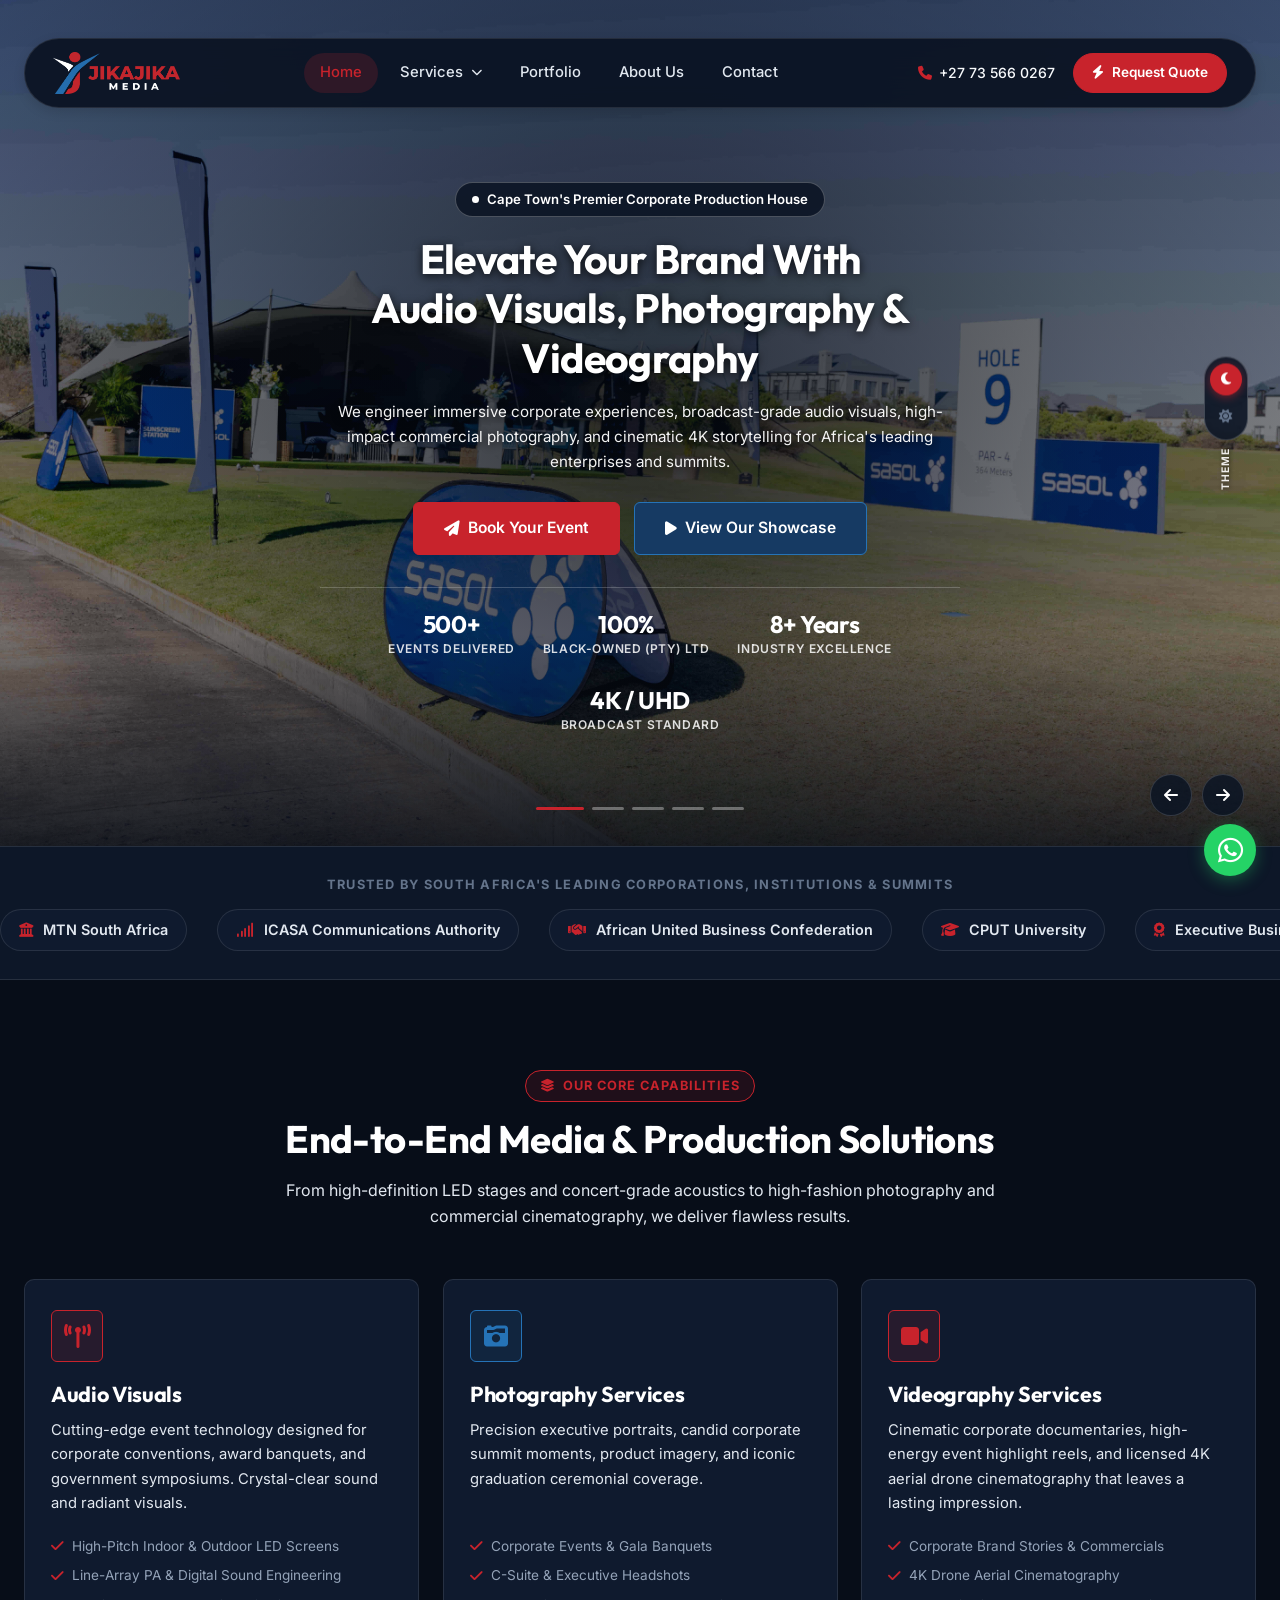
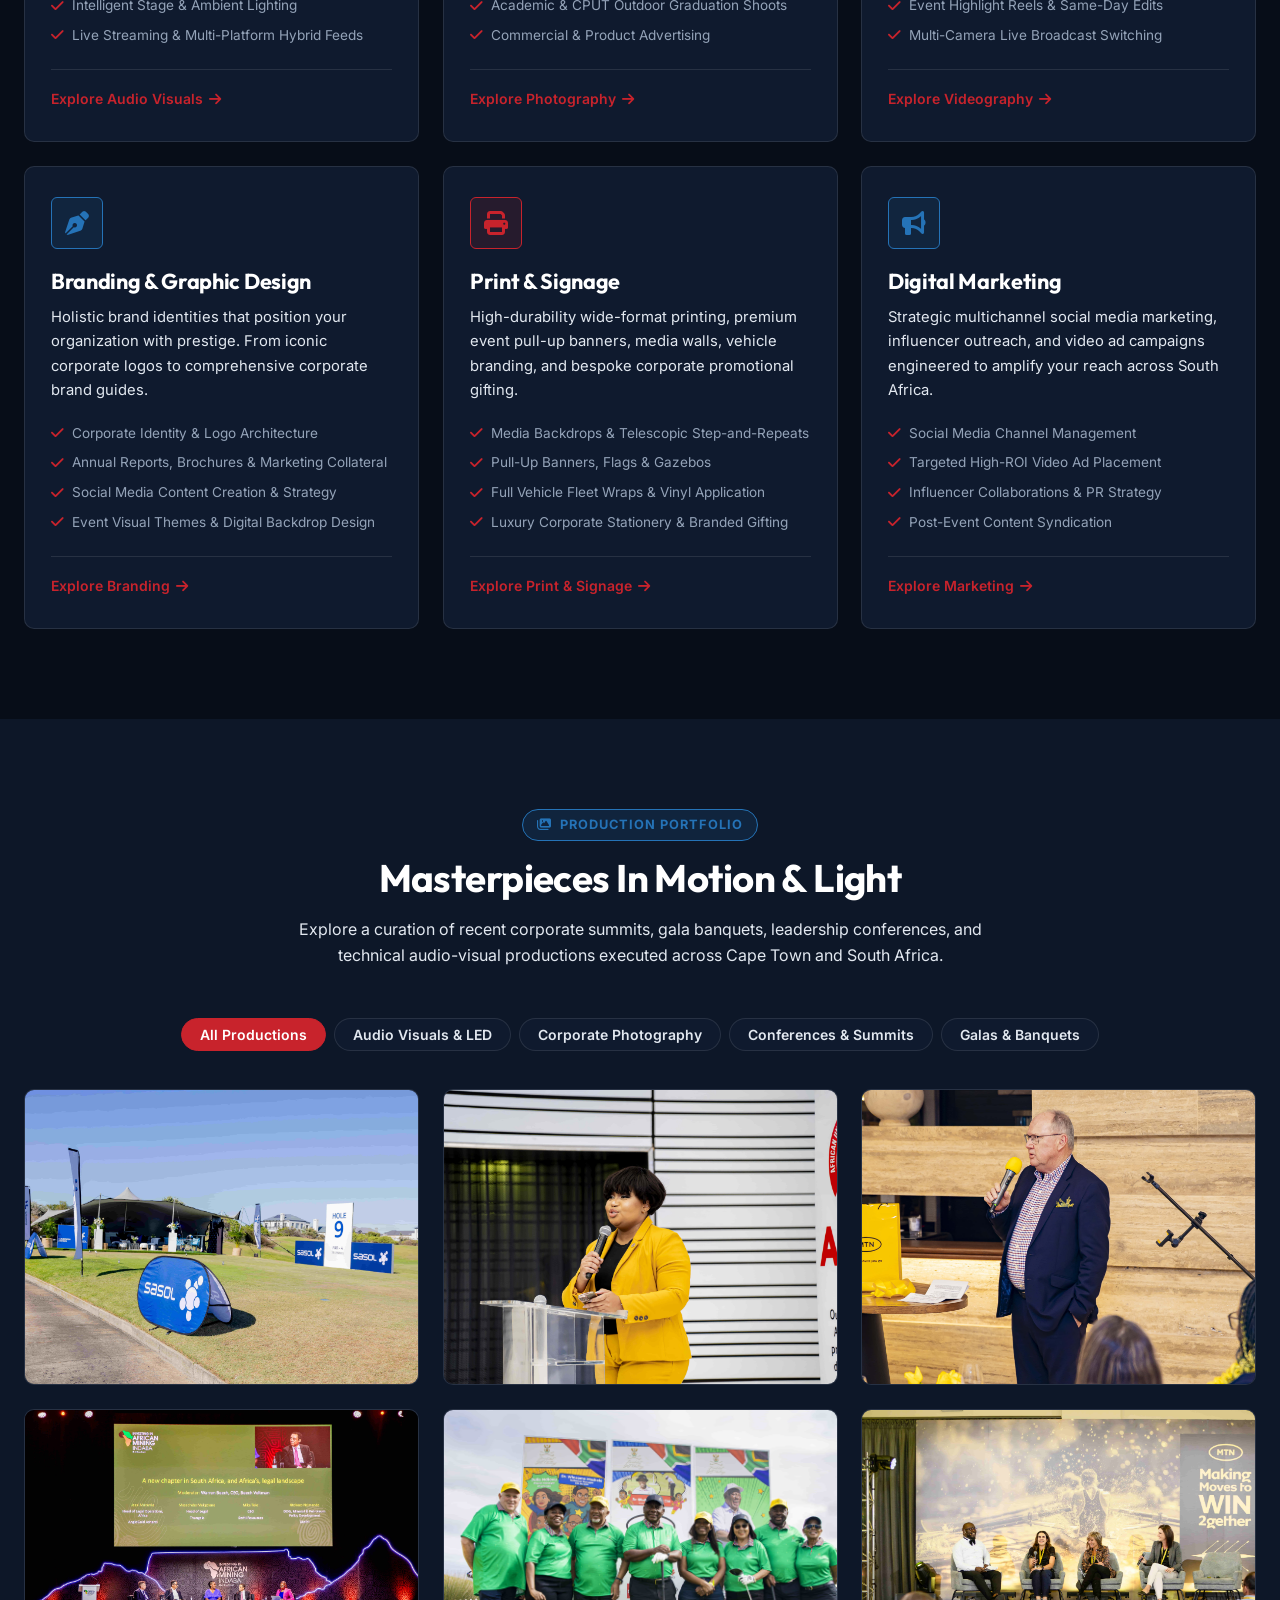
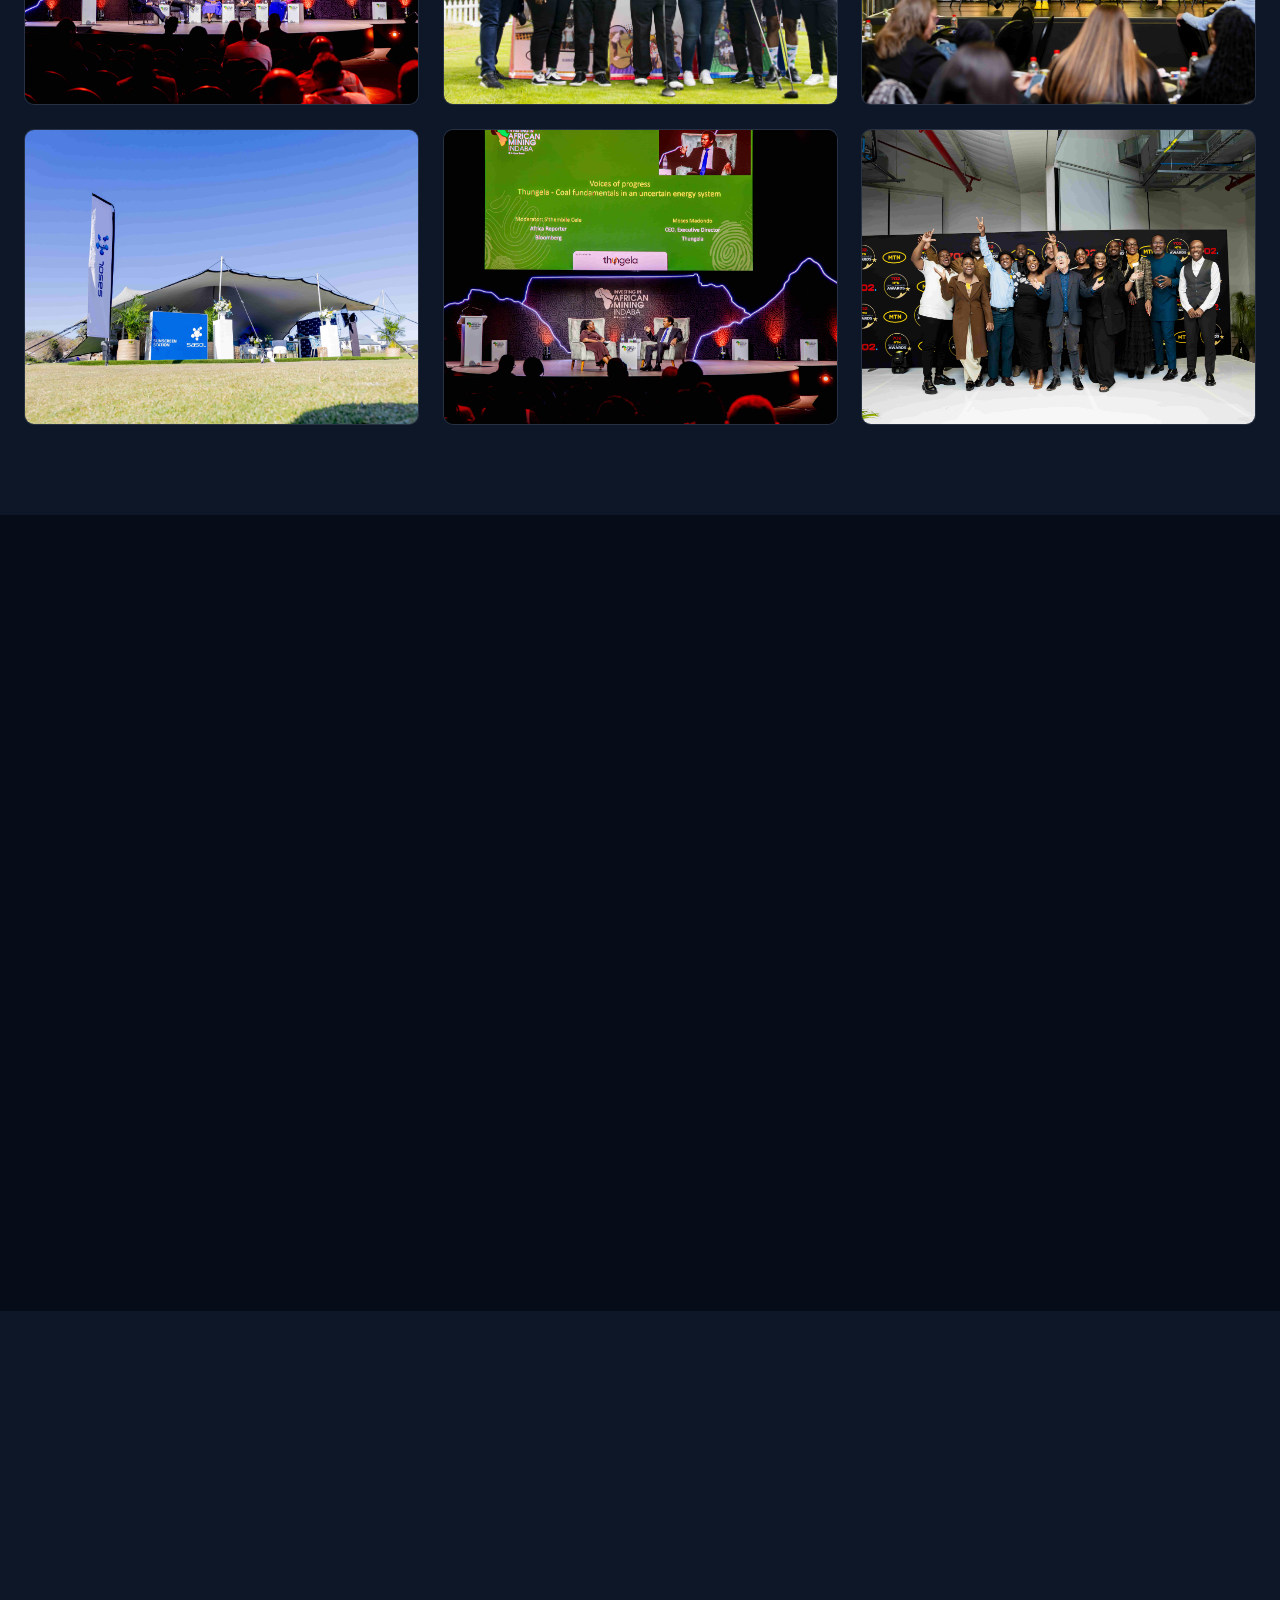
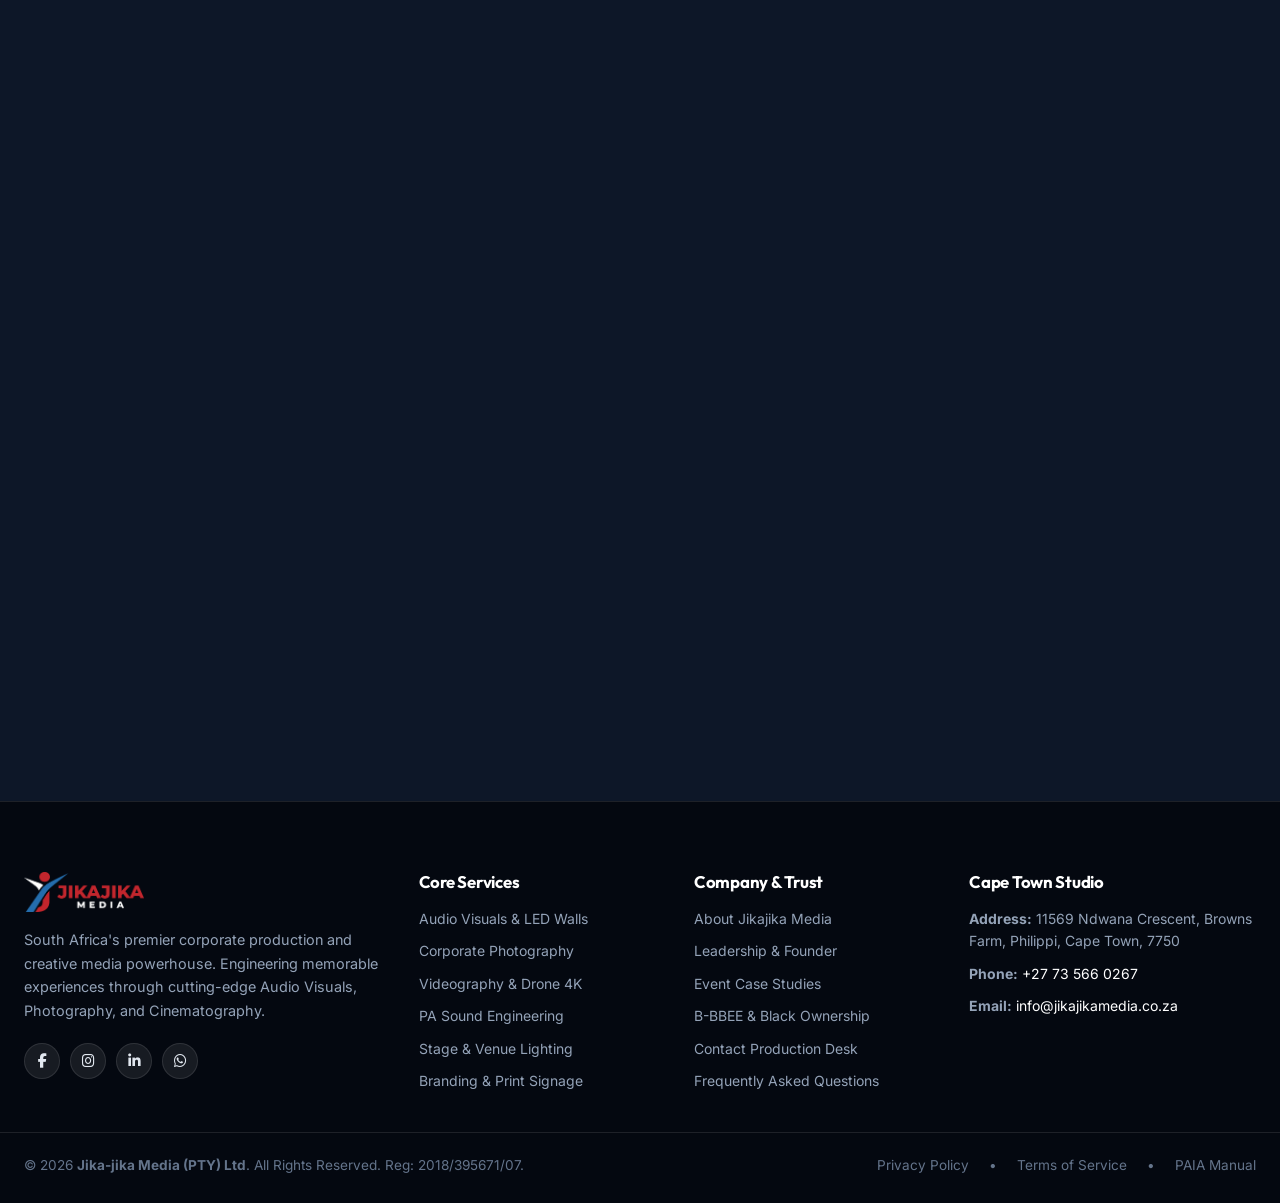
==== commit 533b94e2: "feat: move navbar lower with larger frame, update hero photos, add hero theme switcher, make hero te" ====
--- a/index.html
+++ b/index.html
@@ -14,7 +14,9 @@
 </head>
 <body>
 
-  <!-- Floating Nav Frame Header (Using Logo 2.png) -->
+  <!-- =========================================================================
+       Floating Nav Frame Header (Moved Down & Increased Size)
+       ========================================================================= -->
   <header class="site-header">
     <div class="floating-nav-frame">
       <a href="index.html" class="brand-logo" title="Jikajika Media Home">
@@ -91,42 +93,52 @@
   </header>
 
   <!-- =========================================================================
-       CENTER-ALIGNED UNCLUTTERED HERO SECTION
+       HERO SECTION WITH UPDATED PHOTOS, PURE WHITE TEXT & THEME SWITCH
        ========================================================================= -->
   <section class="hero-slider-section">
+    <!-- Updated Hero Slider Photos -->
     <div class="hero-slider-container">
-      <!-- Slide 1: Audio Visuals & Conference Stage -->
+      <!-- Slide 1: 1S6A1130.jpg -->
       <div class="hero-slide active">
-        <div class="hero-slide-bg" style="background-image: url('assets/images/hero/DSC08653.jpg');"></div>
+        <div class="hero-slide-bg" style="background-image: url('assets/images/hero/1S6A1130.jpg');"></div>
         <div class="hero-overlay"></div>
       </div>
 
-      <!-- Slide 2: Grand Stage Lighting & Gala Setup -->
+      <!-- Slide 2: DSC08575.jpg -->
       <div class="hero-slide">
-        <div class="hero-slide-bg" style="background-image: url('assets/images/hero/1S6A0158.jpg');"></div>
+        <div class="hero-slide-bg" style="background-image: url('assets/images/hero/DSC08575.jpg');"></div>
         <div class="hero-overlay"></div>
       </div>
 
-      <!-- Slide 3: Executive Leadership & Keynotes -->
+      <!-- Slide 3: DWP21359.jpg -->
       <div class="hero-slide">
         <div class="hero-slide-bg" style="background-image: url('assets/images/hero/DWP21359.jpg');"></div>
         <div class="hero-overlay"></div>
       </div>
 
-      <!-- Slide 4: Conference Production & Broadcast -->
+      <!-- Slide 4: 1S6A1656.jpg -->
       <div class="hero-slide">
         <div class="hero-slide-bg" style="background-image: url('assets/images/hero/1S6A1656.jpg');"></div>
         <div class="hero-overlay"></div>
       </div>
 
-      <!-- Slide 5: High-End Live Event Technology -->
+      <!-- Slide 5: 1S6A2175.jpg -->
       <div class="hero-slide">
         <div class="hero-slide-bg" style="background-image: url('assets/images/hero/1S6A2175.jpg');"></div>
         <div class="hero-overlay"></div>
       </div>
     </div>
 
-    <!-- CENTERED HERO CONTENT -->
+    <!-- Light & Dark Version Switch Widget on Right Side -->
+    <div class="hero-theme-switch-wrapper">
+      <button id="themeToggleBtn" class="theme-toggle-btn" title="Toggle Light / Dark Mode" aria-label="Toggle Light or Dark Theme">
+        <span id="darkIconSlot" class="theme-icon-slot active" title="Dark Mode"><i class="fa-solid fa-moon"></i></span>
+        <span id="lightIconSlot" class="theme-icon-slot" title="Light Mode"><i class="fa-solid fa-sun"></i></span>
+      </button>
+      <span class="theme-switch-label">THEME</span>
+    </div>
+
+    <!-- CENTERED HERO CONTENT WITH 100% PURE WHITE TEXT -->
     <div class="container">
       <div class="hero-content">
         <div class="hero-badge">
@@ -136,7 +148,7 @@
 
         <h1 class="hero-title">
           Elevate Your Brand With <br />
-          <span class="text-red">Audio Visuals</span>, <span class="text-blue">Photography</span> & <span class="text-red">Videography</span>
+          Audio Visuals, Photography & Videography
         </h1>
 
         <p class="hero-description">
@@ -152,7 +164,7 @@
           </a>
         </div>
 
-        <!-- Sleek Centered Stats Row -->
+        <!-- Sleek Centered Pure White Stats Row -->
         <div class="hero-stats-row">
           <div class="hero-stat-item">
             <h3 class="stat-counter" data-target="500" data-suffix="+">500+</h3>
@@ -393,21 +405,21 @@
 
       <!-- Portfolio Grid -->
       <div class="portfolio-grid">
-        <div class="portfolio-item reveal delay-100" data-category="av">
-          <img src="assets/images/hero/DSC08653.jpg" alt="AUBC Business Roundtable Dialogue LED Stage" />
+        <div class="portfolio-item reveal delay-100" data-category="photo">
+          <img src="assets/images/hero/1S6A1130.jpg" alt="Corporate Session Panel" />
           <div class="portfolio-overlay">
-            <span class="portfolio-category-badge">Audio Visuals</span>
-            <h4 class="portfolio-title">AUBC Business Roundtable Dialogue</h4>
-            <p class="portfolio-desc">High-pitch multi-panel LED video wall & live stream integration.</p>
+            <span class="portfolio-category-badge">Corporate Photography</span>
+            <h4 class="portfolio-title">Executive Panel & Keynote Dialogue</h4>
+            <p class="portfolio-desc">High-level industry leadership session and press coverage.</p>
           </div>
         </div>
 
         <div class="portfolio-item reveal delay-200" data-category="gala">
-          <img src="assets/images/hero/1S6A0158.jpg" alt="MTN Corporate Gala Stage & Lighting" />
+          <img src="assets/images/hero/DSC08575.jpg" alt="Excellence Awards Handover" />
           <div class="portfolio-overlay">
             <span class="portfolio-category-badge">Galas & Banquets</span>
-            <h4 class="portfolio-title">MTN Gala Dinner & Awards</h4>
-            <p class="portfolio-desc">Intelligent beam stage lighting, PA acoustics and dual LED towers.</p>
+            <h4 class="portfolio-title">Corporate Awards & Gala Evening</h4>
+            <p class="portfolio-desc">Stage trophy presentations and commemorative portraiture.</p>
           </div>
         </div>
 
@@ -666,7 +678,7 @@
                 <a href="tel:+27735660267" class="contact-quick-item">
                   <i class="fa-solid fa-phone"></i>
                   <div>
-                    <strong style="color: #FFF;">Direct Line / WhatsApp</strong><br />
+                    <strong>Direct Line / WhatsApp</strong><br />
                     <span>+27 73 566 0267</span>
                   </div>
                 </a>
@@ -674,7 +686,7 @@
                 <a href="mailto:info@jikajikamedia.co.za" class="contact-quick-item">
                   <i class="fa-solid fa-envelope"></i>
                   <div>
-                    <strong style="color: #FFF;">Email Inquiries</strong><br />
+                    <strong>Email Inquiries</strong><br />
                     <span>info@jikajikamedia.co.za</span>
                   </div>
                 </a>
@@ -682,7 +694,7 @@
                 <div class="contact-quick-item">
                   <i class="fa-solid fa-location-dot"></i>
                   <div>
-                    <strong style="color: #FFF;">Studio Location</strong><br />
+                    <strong>Studio Location</strong><br />
                     <span>11569 Ndwana Crescent, Browns Farm, Philippi, Cape Town</span>
                   </div>
                 </div>
@@ -690,7 +702,7 @@
                 <div class="contact-quick-item">
                   <i class="fa-solid fa-clock"></i>
                   <div>
-                    <strong style="color: #FFF;">Operational Hours</strong><br />
+                    <strong>Operational Hours</strong><br />
                     <span>Monday - Sunday: 24/7 Event Coverage</span>
                   </div>
                 </div>
@@ -709,7 +721,7 @@
   </section>
 
   <!-- =========================================================================
-       Site Footer (Using Logo 2.png)
+       Site Footer
        ========================================================================= -->
   <footer class="site-footer">
     <div class="container footer-grid">
--- a/css/style.css
+++ b/css/style.css
@@ -1,13 +1,16 @@
 /* ==========================================================================
    JIKAJIKA MEDIA (PTY) LTD - CORPORATE CLEAN DESIGN SYSTEM
    Solid Colors: Brand Red (#C8232C) | Navy Blue (#163A63) | Sky Blue (#2573B7)
-   NO GRADIENTS - Clean, Minimal, Center-Aligned, Refined Typography
+   FULL LIGHT & DARK THEME SUPPORT - Center-Aligned - Pure White Hero Text
    ========================================================================== */
 
 @import url('https://fonts.googleapis.com/css2?family=Inter:wght@300;400;500;600;700&family=Outfit:wght@400;500;600;700&display=swap');
 
+/* ==========================================================================
+   Dark Theme (Default) & Light Theme Variables
+   ========================================================================== */
 :root {
-  /* Solid Brand Palette */
+  /* Brand Core Colors (Consistent across themes) */
   --primary-red: #C8232C;
   --primary-red-hover: #D92B34;
   --primary-red-dark: #A51820;
@@ -21,29 +24,24 @@
   --accent-blue-hover: #2D84D2;
   --accent-cyan: #38BDF8;
 
-  /* Solid Backgrounds & Surfaces */
+  /* Dark Theme Surfaces */
   --bg-main: #070D18;
   --bg-secondary: #0D1728;
   --bg-surface: #121F35;
   --bg-card: #0F1A2E;
   --bg-card-hover: #16243D;
   --bg-floating-nav: rgba(11, 20, 36, 0.94);
-
-  /* Borders */
   --border-subtle: rgba(255, 255, 255, 0.1);
-  --border-brand-red: #C8232C;
-  --border-brand-blue: #2573B7;
   --border-glow: rgba(255, 255, 255, 0.15);
-
-  /* Typography */
-  --font-heading: 'Outfit', -apple-system, BlinkMacSystemFont, sans-serif;
-  --font-body: 'Inter', -apple-system, BlinkMacSystemFont, sans-serif;
 
   --text-pure-white: #FFFFFF;
   --text-primary: #F8FAFC;
   --text-secondary: #E2E8F0;
   --text-muted: #94A3B8;
   --text-dim: #64748B;
+
+  --input-bg: #091322;
+  --shadow-nav: 0 4px 12px rgba(0, 0, 0, 0.12);
 
   /* Radii */
   --radius-sm: 6px;
@@ -52,15 +50,29 @@
   --radius-xl: 20px;
   --radius-full: 9999px;
 
-  /* Shadows - 80% REDUCED NAV SHADOW FOR CLEAN LOOK */
-  --shadow-sm: 0 2px 8px rgba(0, 0, 0, 0.15);
-  --shadow-md: 0 6px 18px rgba(0, 0, 0, 0.25);
-  --shadow-lg: 0 12px 30px rgba(0, 0, 0, 0.35);
-  --shadow-nav: 0 4px 12px rgba(0, 0, 0, 0.12); /* Reduced by 80% */
-
-  /* Transitions */
   --transition-fast: 0.2s ease;
   --transition-normal: 0.3s ease;
+}
+
+/* Light Theme Variables */
+[data-theme="light"] {
+  --bg-main: #F8FAFC;
+  --bg-secondary: #EEF2F6;
+  --bg-surface: #E2E8F0;
+  --bg-card: #FFFFFF;
+  --bg-card-hover: #F1F5F9;
+  --bg-floating-nav: rgba(255, 255, 255, 0.94);
+  --border-subtle: rgba(0, 0, 0, 0.1);
+  --border-glow: rgba(0, 0, 0, 0.12);
+
+  --text-pure-white: #0F172A;
+  --text-primary: #0F172A;
+  --text-secondary: #334155;
+  --text-muted: #64748B;
+  --text-dim: #94A3B8;
+
+  --input-bg: #F1F5F9;
+  --shadow-nav: 0 4px 14px rgba(0, 0, 0, 0.08);
 }
 
 /* ==========================================================================
@@ -77,10 +89,11 @@
   font-size: 16px;
   background-color: var(--bg-main);
   color: var(--text-primary);
-  font-family: var(--font-body);
+  font-family: 'Inter', -apple-system, BlinkMacSystemFont, sans-serif;
   -webkit-font-smoothing: antialiased;
   -moz-osx-font-smoothing: grayscale;
   overflow-x: hidden;
+  transition: background-color var(--transition-normal), color var(--transition-normal);
 }
 
 body {
@@ -90,6 +103,7 @@
   color: var(--text-primary);
   overflow-x: hidden;
   position: relative;
+  transition: background-color var(--transition-normal), color var(--transition-normal);
 }
 
 a {
@@ -132,10 +146,10 @@
 }
 
 /* ==========================================================================
-   Typography Utilities (SOLID COLORS ONLY - NO GRADIENTS)
+   Typography Utilities
    ========================================================================== */
 h1, h2, h3, h4, h5, h6 {
-  font-family: var(--font-heading);
+  font-family: 'Outfit', -apple-system, BlinkMacSystemFont, sans-serif;
   font-weight: 700;
   line-height: 1.2;
   color: var(--text-pure-white);
@@ -147,11 +161,11 @@
 }
 
 .text-blue {
-  color: var(--accent-cyan) !important;
+  color: var(--accent-blue) !important;
 }
 
 .text-white {
-  color: var(--text-pure-white) !important;
+  color: #FFFFFF !important;
 }
 
 .section-header {
@@ -166,9 +180,9 @@
   gap: 8px;
   padding: 5px 14px;
   background: rgba(200, 35, 44, 0.12);
-  border: 1px solid var(--border-brand-red);
+  border: 1px solid var(--primary-red);
   border-radius: var(--radius-full);
-  color: #FF5A62;
+  color: var(--primary-red);
   font-size: 0.8rem;
   font-weight: 700;
   text-transform: uppercase;
@@ -178,8 +192,8 @@
 
 .section-tag.blue-tag {
   background: rgba(37, 115, 183, 0.15);
-  border-color: var(--border-brand-blue);
-  color: #38BDF8;
+  border-color: var(--accent-blue);
+  color: var(--accent-blue);
 }
 
 .section-title {
@@ -195,14 +209,14 @@
 }
 
 /* ==========================================================================
-   Buttons (SOLID REFINED STYLING)
+   Buttons
    ========================================================================== */
 .btn {
   display: inline-flex;
   align-items: center;
   justify-content: center;
   gap: 8px;
-  padding: 11px 24px;
+  padding: 12px 26px;
   border-radius: var(--radius-sm);
   font-weight: 600;
   font-size: 0.925rem;
@@ -227,13 +241,13 @@
 
 .btn-secondary {
   background-color: var(--brand-navy);
-  color: var(--text-pure-white);
+  color: #FFFFFF;
   border: 1px solid var(--accent-blue);
 }
 
 .btn-secondary:hover {
   background-color: var(--accent-blue);
-  border-color: var(--accent-cyan);
+  border-color: var(--accent-blue);
   transform: translateY(-1px);
 }
 
@@ -243,8 +257,14 @@
   border: 1px solid var(--border-glow);
 }
 
+[data-theme="light"] .btn-outline {
+  background: rgba(255, 255, 255, 0.8);
+  color: var(--text-primary);
+  border: 1px solid rgba(0, 0, 0, 0.15);
+}
+
 .btn-outline:hover {
-  background: rgba(255, 255, 255, 0.1);
+  background: rgba(255, 255, 255, 0.15);
   border-color: var(--text-pure-white);
 }
 
@@ -255,40 +275,40 @@
 }
 
 .btn-lg {
-  padding: 12px 28px;
+  padding: 13px 30px;
   font-size: 0.975rem;
   border-radius: var(--radius-sm);
 }
 
 /* ==========================================================================
-   FLOATING NAVBAR (80% REDUCED OUTER SHADOW)
+   POINT 1: MOVED DOWN & INCREASED SIZE FLOATING NAVBAR
    ========================================================================== */
 .site-header {
   position: fixed;
-  top: 18px;
+  top: 38px; /* MOVED DOWN FURTHER */
   left: 0;
   right: 0;
   z-index: 1000;
   display: flex;
   justify-content: center;
-  padding: 0 20px;
+  padding: 0 24px;
   pointer-events: none;
 }
 
 .floating-nav-frame {
   width: 100%;
-  max-width: 1320px;
+  max-width: 1360px;
   background-color: var(--bg-floating-nav);
-  backdrop-filter: blur(16px);
-  -webkit-backdrop-filter: blur(16px);
-  border: 1px solid rgba(255, 255, 255, 0.12);
+  backdrop-filter: blur(18px);
+  -webkit-backdrop-filter: blur(18px);
+  border: 1px solid var(--border-subtle);
   border-radius: var(--radius-full);
-  box-shadow: var(--shadow-nav); /* 80% REDUCED */
-  padding: 8px 20px;
+  box-shadow: var(--shadow-nav);
+  padding: 13px 28px; /* INCREASED BACKGROUND PADDING / SIZE */
   display: flex;
   align-items: center;
   justify-content: space-between;
-  gap: 16px;
+  gap: 18px;
   pointer-events: auto;
   transition: all var(--transition-normal);
 }
@@ -301,7 +321,7 @@
 }
 
 .brand-logo img {
-  height: 40px;
+  height: 42px;
   width: auto;
   object-fit: contain;
 }
@@ -309,7 +329,7 @@
 .nav-links {
   display: flex;
   align-items: center;
-  gap: 4px;
+  gap: 6px;
 }
 
 .nav-item {
@@ -320,8 +340,8 @@
   display: inline-flex;
   align-items: center;
   gap: 5px;
-  padding: 7px 14px;
-  font-size: 0.9rem;
+  padding: 8px 16px;
+  font-size: 0.925rem;
   font-weight: 500;
   color: var(--text-secondary);
   border-radius: var(--radius-full);
@@ -334,9 +354,14 @@
   background: rgba(255, 255, 255, 0.08);
 }
 
+[data-theme="light"] .nav-link:hover,
+[data-theme="light"] .nav-link.active {
+  background: rgba(0, 0, 0, 0.06);
+}
+
 .nav-link.active {
-  background: rgba(200, 35, 44, 0.2);
-  color: #FFFFFF;
+  background: rgba(200, 35, 44, 0.18) !important;
+  color: var(--primary-red) !important;
 }
 
 /* Dropdown Menu */
@@ -346,14 +371,14 @@
 
 .dropdown-menu {
   position: absolute;
-  top: calc(100% + 10px);
+  top: calc(100% + 12px);
   left: 0;
-  min-width: 250px;
+  min-width: 260px;
   padding: 10px;
-  background: #0D182B;
+  background: var(--bg-card);
   border: 1px solid var(--border-subtle);
   border-radius: var(--radius-md);
-  box-shadow: var(--shadow-md);
+  box-shadow: var(--shadow-nav);
   opacity: 0;
   visibility: hidden;
   transform: translateY(8px);
@@ -371,7 +396,7 @@
   display: flex;
   align-items: center;
   gap: 10px;
-  padding: 8px 12px;
+  padding: 9px 12px;
   border-radius: var(--radius-sm);
   color: var(--text-secondary);
   font-size: 0.875rem;
@@ -379,8 +404,8 @@
 }
 
 .dropdown-item:hover {
-  background: rgba(200, 35, 44, 0.18);
-  color: var(--text-pure-white);
+  background: rgba(200, 35, 44, 0.15);
+  color: var(--primary-red);
 }
 
 .dropdown-item i {
@@ -391,7 +416,7 @@
 .header-cta {
   display: flex;
   align-items: center;
-  gap: 16px;
+  gap: 18px;
 }
 
 .header-contact-link {
@@ -404,7 +429,7 @@
 }
 
 .header-contact-link:hover {
-  color: var(--accent-cyan);
+  color: var(--accent-blue);
 }
 
 .mobile-toggle {
@@ -418,16 +443,16 @@
 }
 
 /* ==========================================================================
-   CENTER-ALIGNED & UNCLUTTERED HERO SECTION (VISIBLE IMAGES)
+   HERO SECTION - 100% PURE WHITE TEXT - VISIBLE UPDATED PHOTOS
    ========================================================================== */
 .hero-slider-section {
   position: relative;
-  min-height: 92vh;
+  min-height: 94vh;
   display: flex;
   align-items: center;
   justify-content: center;
   overflow: hidden;
-  padding: 130px 0 70px;
+  padding: 150px 0 80px;
 }
 
 .hero-slider-container {
@@ -457,7 +482,7 @@
   background-size: cover;
   background-position: center;
   background-repeat: no-repeat;
-  filter: brightness(0.88) contrast(1.05); /* CLEAR & VIBRANT */
+  filter: brightness(0.85) contrast(1.05); /* CLEAR & BRIGHT */
   transform: scale(1);
   transition: transform 7s ease;
 }
@@ -466,30 +491,30 @@
   transform: scale(1.05);
 }
 
-/* Balanced Soft Center Tint */
+/* Soft Center Overlay */
 .hero-overlay {
   position: absolute;
   inset: 0;
   background: radial-gradient(
     circle at 50% 50%,
-    rgba(6, 11, 20, 0.78) 0%,
-    rgba(6, 11, 20, 0.48) 60%,
+    rgba(6, 11, 20, 0.76) 0%,
+    rgba(6, 11, 20, 0.45) 60%,
     rgba(6, 11, 20, 0.3) 100%
   ),
   linear-gradient(
     0deg,
-    var(--bg-main) 0%,
+    rgba(6, 11, 20, 0.8) 0%,
     transparent 25%,
     rgba(6, 11, 20, 0.3) 100%
   );
   z-index: 2;
 }
 
-/* CENTER-ALIGNED UNCLUTTERED HERO CONTENT */
+/* CENTERED HERO CONTENT WITH 100% PURE WHITE TEXT */
 .hero-content {
   position: relative;
   z-index: 10;
-  max-width: 760px;
+  max-width: 780px;
   margin: 0 auto;
   text-align: center;
   display: flex;
@@ -501,42 +526,48 @@
   display: inline-flex;
   align-items: center;
   gap: 8px;
-  padding: 5px 15px;
+  padding: 6px 16px;
   background: rgba(11, 20, 36, 0.88);
-  border: 1px solid var(--border-brand-blue);
+  border: 1px solid rgba(255, 255, 255, 0.25);
   border-radius: var(--radius-full);
-  color: #38BDF8;
-  font-size: 0.8rem;
+  color: #FFFFFF !important; /* PURE WHITE */
+  font-size: 0.825rem;
   font-weight: 600;
-  margin-bottom: 16px;
+  margin-bottom: 18px;
 }
 
 .hero-badge-dot {
   width: 7px;
   height: 7px;
   border-radius: 50%;
-  background: var(--primary-red);
+  background: #FFFFFF;
   animation: pulseDot 2s infinite;
 }
 
-/* SMALLER, REFINED HERO TITLE */
+/* PURE WHITE HERO TITLE - NO OTHER COLORS */
 .hero-title {
   font-size: clamp(1.85rem, 3.2vw, 2.75rem);
   font-weight: 700;
   line-height: 1.2;
   margin-bottom: 16px;
   letter-spacing: -0.015em;
-  color: var(--text-pure-white);
-  text-shadow: 0 2px 8px rgba(0, 0, 0, 0.7);
-}
-
+  color: #FFFFFF !important; /* 100% PURE WHITE */
+  text-shadow: 0 2px 10px rgba(0, 0, 0, 0.8);
+}
+
+.hero-title span {
+  color: #FFFFFF !important; /* NO OTHER COLORS IN HERO TITLE */
+}
+
+/* PURE WHITE HERO DESCRIPTION */
 .hero-description {
   font-size: clamp(0.95rem, 1.1vw, 1.05rem);
-  color: var(--text-secondary);
+  color: #FFFFFF !important; /* 100% PURE WHITE */
   line-height: 1.65;
-  margin: 0 auto 26px auto;
-  max-width: 620px;
-  text-shadow: 0 2px 8px rgba(0, 0, 0, 0.7);
+  margin: 0 auto 28px auto;
+  max-width: 640px;
+  text-shadow: 0 2px 8px rgba(0, 0, 0, 0.8);
+  opacity: 0.95;
 }
 
 .hero-actions {
@@ -544,21 +575,21 @@
   align-items: center;
   justify-content: center;
   flex-wrap: wrap;
-  gap: 12px;
-  margin-bottom: 30px;
-}
-
-/* SLEEK UNCLUTTERED STATS ROW */
+  gap: 14px;
+  margin-bottom: 32px;
+}
+
+/* PURE WHITE STATS ROW */
 .hero-stats-row {
   display: flex;
   align-items: center;
   justify-content: center;
   flex-wrap: wrap;
   gap: 28px;
-  padding-top: 20px;
-  border-top: 1px solid rgba(255, 255, 255, 0.12);
+  padding-top: 22px;
+  border-top: 1px solid rgba(255, 255, 255, 0.2);
   width: 100%;
-  max-width: 620px;
+  max-width: 640px;
 }
 
 .hero-stat-item {
@@ -566,18 +597,86 @@
 }
 
 .hero-stat-item h3 {
-  font-size: 1.45rem;
+  font-size: 1.5rem;
   font-weight: 700;
-  color: var(--text-pure-white);
+  color: #FFFFFF !important; /* PURE WHITE */
   margin-bottom: 0px;
 }
 
 .hero-stat-item p {
   font-size: 0.75rem;
-  color: var(--text-muted);
+  color: #FFFFFF !important; /* PURE WHITE */
+  opacity: 0.85;
   text-transform: uppercase;
   letter-spacing: 0.05em;
   font-weight: 600;
+}
+
+/* ==========================================================================
+   POINT 3: LIGHT / DARK THEME SWITCH ON RIGHT SIDE OF HERO
+   ========================================================================== */
+.hero-theme-switch-wrapper {
+  position: absolute;
+  top: 50%;
+  right: 32px;
+  transform: translateY(-50%);
+  z-index: 30;
+  display: flex;
+  flex-direction: column;
+  align-items: center;
+  gap: 8px;
+}
+
+.theme-toggle-btn {
+  display: flex;
+  flex-direction: column;
+  align-items: center;
+  justify-content: space-between;
+  padding: 6px;
+  width: 44px;
+  height: 84px;
+  background: rgba(11, 20, 36, 0.88);
+  border: 1px solid rgba(255, 255, 255, 0.2);
+  border-radius: var(--radius-full);
+  cursor: pointer;
+  transition: all var(--transition-normal);
+  backdrop-filter: blur(12px);
+}
+
+[data-theme="light"] .theme-toggle-btn {
+  background: rgba(255, 255, 255, 0.9);
+  border-color: rgba(0, 0, 0, 0.15);
+  box-shadow: 0 4px 12px rgba(0, 0, 0, 0.1);
+}
+
+.theme-icon-slot {
+  width: 32px;
+  height: 32px;
+  border-radius: 50%;
+  display: flex;
+  align-items: center;
+  justify-content: center;
+  font-size: 0.85rem;
+  transition: all var(--transition-fast);
+  color: var(--text-dim);
+}
+
+.theme-icon-slot.active {
+  background-color: var(--primary-red);
+  color: #FFFFFF;
+  box-shadow: 0 2px 8px rgba(200, 35, 44, 0.5);
+}
+
+.theme-switch-label {
+  font-size: 0.65rem;
+  font-weight: 700;
+  text-transform: uppercase;
+  letter-spacing: 0.08em;
+  color: #FFFFFF;
+  text-shadow: 0 1px 4px rgba(0, 0, 0, 0.7);
+  writing-mode: vertical-rl;
+  transform: rotate(180deg);
+  opacity: 0.9;
 }
 
 /* Slider Controls */
@@ -597,7 +696,7 @@
   border-radius: 50%;
   background: rgba(11, 20, 36, 0.85);
   border: 1px solid var(--border-glow);
-  color: var(--text-pure-white);
+  color: #FFFFFF;
   display: flex;
   align-items: center;
   justify-content: center;
@@ -623,7 +722,7 @@
 .slider-indicator {
   width: 32px;
   height: 3px;
-  background: rgba(255, 255, 255, 0.3);
+  background: rgba(255, 255, 255, 0.35);
   border-radius: 2px;
   cursor: pointer;
   transition: var(--transition-fast);
@@ -635,11 +734,11 @@
 }
 
 /* ==========================================================================
-   Client Marquee (SOLID)
+   Client Marquee
    ========================================================================== */
 .clients-marquee-section {
   padding: 28px 0;
-  background: #0A1322;
+  background-color: var(--bg-secondary);
   border-top: 1px solid var(--border-subtle);
   border-bottom: 1px solid var(--border-subtle);
   overflow: hidden;
@@ -675,7 +774,7 @@
   align-items: center;
   gap: 10px;
   padding: 8px 18px;
-  background: var(--bg-card);
+  background-color: var(--bg-card);
   border: 1px solid var(--border-subtle);
   border-radius: var(--radius-full);
   color: var(--text-secondary);
@@ -703,7 +802,7 @@
 }
 
 .service-card {
-  background: var(--bg-card);
+  background-color: var(--bg-card);
   border: 1px solid var(--border-subtle);
   border-radius: var(--radius-md);
   padding: 30px 26px;
@@ -715,8 +814,8 @@
 
 .service-card:hover {
   transform: translateY(-4px);
-  border-color: var(--border-brand-red);
-  background: var(--bg-card-hover);
+  border-color: var(--primary-red);
+  background-color: var(--bg-card-hover);
 }
 
 .service-icon-box {
@@ -724,7 +823,7 @@
   height: 52px;
   border-radius: var(--radius-sm);
   background: rgba(200, 35, 44, 0.12);
-  border: 1px solid var(--border-brand-red);
+  border: 1px solid var(--primary-red);
   display: flex;
   align-items: center;
   justify-content: center;
@@ -741,8 +840,8 @@
 
 .service-icon-box.blue {
   background: rgba(37, 115, 183, 0.12);
-  border-color: var(--border-brand-blue);
-  color: var(--accent-cyan);
+  border-color: var(--accent-blue);
+  color: var(--accent-blue);
 }
 
 .service-card:hover .service-icon-box.blue {
@@ -797,7 +896,7 @@
   gap: 6px;
   font-weight: 600;
   font-size: 0.875rem;
-  color: #FF6B72;
+  color: var(--primary-red);
 }
 
 .service-card:hover .service-link {
@@ -805,11 +904,11 @@
 }
 
 /* ==========================================================================
-   Portfolio & Event Showcase
+   Portfolio Section
    ========================================================================== */
 .portfolio-section {
   padding: 90px 0;
-  background: #091220;
+  background-color: var(--bg-secondary);
   position: relative;
 }
 
@@ -825,7 +924,7 @@
 .filter-btn {
   padding: 7px 18px;
   border-radius: var(--radius-full);
-  background: #111D33;
+  background-color: var(--bg-card);
   border: 1px solid var(--border-subtle);
   color: var(--text-secondary);
   font-size: 0.875rem;
@@ -836,7 +935,7 @@
 
 .filter-btn:hover,
 .filter-btn.active {
-  background: var(--primary-red);
+  background-color: var(--primary-red);
   color: #FFFFFF;
   border-color: var(--primary-red);
 }
@@ -851,7 +950,7 @@
   position: relative;
   border-radius: var(--radius-md);
   overflow: hidden;
-  background: var(--bg-card);
+  background-color: var(--bg-card);
   border: 1px solid var(--border-subtle);
   aspect-ratio: 4 / 3;
   cursor: pointer;
@@ -892,7 +991,7 @@
 .portfolio-category-badge {
   display: inline-block;
   padding: 3px 10px;
-  background: var(--primary-red);
+  background-color: var(--primary-red);
   color: #FFFFFF;
   font-size: 0.7rem;
   font-weight: 700;
@@ -904,13 +1003,13 @@
 
 .portfolio-title {
   font-size: 1.15rem;
-  color: var(--text-pure-white);
+  color: #FFFFFF;
   margin-bottom: 3px;
 }
 
 .portfolio-desc {
   font-size: 0.8rem;
-  color: var(--text-secondary);
+  color: #CBD5E1;
 }
 
 /* Lightbox Modal */
@@ -952,7 +1051,7 @@
 
 .lightbox-caption {
   margin-top: 14px;
-  color: var(--text-primary);
+  color: #FFFFFF;
   text-align: center;
   font-size: 1.05rem;
   font-weight: 600;
@@ -974,7 +1073,7 @@
 
 /* ==========================================================================
    About Section
-   ========================================================================== */
+   ========================================================================= */
 .about-section {
   padding: 90px 0;
   position: relative;
@@ -1001,11 +1100,12 @@
   position: absolute;
   bottom: -20px;
   right: -20px;
-  background: #0E1A2E;
-  border: 1px solid var(--border-brand-red);
+  background-color: var(--bg-card);
+  border: 1px solid var(--primary-red);
   border-radius: var(--radius-sm);
   padding: 18px;
   max-width: 230px;
+  box-shadow: var(--shadow-nav);
 }
 
 .about-floating-card h4 {
@@ -1065,15 +1165,15 @@
 
 /* ==========================================================================
    Quote Estimator & Booking
-   ========================================================================== */
+   ========================================================================= */
 .quote-section {
   padding: 90px 0;
-  background: #08111F;
+  background-color: var(--bg-secondary);
   position: relative;
 }
 
 .quote-wrapper {
-  background: var(--bg-card);
+  background-color: var(--bg-card);
   border: 1px solid var(--border-subtle);
   border-radius: var(--radius-lg);
   padding: 38px;
@@ -1100,17 +1200,16 @@
 .form-control {
   width: 100%;
   padding: 11px 14px;
-  background: #091322;
+  background-color: var(--input-bg);
   border: 1px solid var(--border-subtle);
   border-radius: var(--radius-sm);
-  color: var(--text-pure-white);
+  color: var(--text-primary);
   font-size: 0.9rem;
   transition: var(--transition-fast);
 }
 
 .form-control:focus {
   border-color: var(--primary-red);
-  background: #0C1A2E;
 }
 
 .services-checkbox-grid {
@@ -1125,7 +1224,7 @@
   align-items: center;
   gap: 8px;
   padding: 9px 12px;
-  background: #08111F;
+  background-color: var(--input-bg);
   border: 1px solid var(--border-subtle);
   border-radius: var(--radius-sm);
   cursor: pointer;
@@ -1145,8 +1244,8 @@
 }
 
 .quote-summary-card {
-  background: #0A1629;
-  border: 1px solid var(--border-brand-red);
+  background-color: var(--bg-surface);
+  border: 1px solid var(--primary-red);
   border-radius: var(--radius-md);
   padding: 30px 24px;
   display: flex;
@@ -1190,7 +1289,7 @@
    Footer Section
    ========================================================================== */
 .site-footer {
-  background: #040810;
+  background-color: #040810;
   border-top: 1px solid var(--border-subtle);
   padding: 70px 0 26px;
   position: relative;
@@ -1204,7 +1303,7 @@
 }
 
 .footer-brand p {
-  color: var(--text-muted);
+  color: #94A3B8;
   font-size: 0.9rem;
   line-height: 1.65;
   margin: 16px 0 20px;
@@ -1220,8 +1319,8 @@
   height: 36px;
   border-radius: 50%;
   background: rgba(255, 255, 255, 0.08);
-  border: 1px solid var(--border-subtle);
-  color: var(--text-secondary);
+  border: 1px solid rgba(255, 255, 255, 0.1);
+  color: #E2E8F0;
   display: flex;
   align-items: center;
   justify-content: center;
@@ -1239,6 +1338,7 @@
 .footer-column h4 {
   font-size: 1.05rem;
   margin-bottom: 16px;
+  color: #FFFFFF;
 }
 
 .footer-links {
@@ -1248,25 +1348,25 @@
 }
 
 .footer-link {
-  color: var(--text-muted);
+  color: #94A3B8;
   font-size: 0.875rem;
   transition: var(--transition-fast);
 }
 
 .footer-link:hover {
-  color: var(--text-pure-white);
+  color: #FFFFFF;
   transform: translateX(3px);
 }
 
 .footer-bottom {
-  border-top: 1px solid var(--border-subtle);
+  border-top: 1px solid rgba(255, 255, 255, 0.1);
   padding-top: 22px;
   display: flex;
   align-items: center;
   justify-content: space-between;
   flex-wrap: wrap;
   gap: 16px;
-  color: var(--text-dim);
+  color: #64748B;
   font-size: 0.85rem;
 }
 
@@ -1300,8 +1400,27 @@
    ========================================================================== */
 @media (max-width: 1024px) {
   .site-header {
-    top: 12px;
-    padding: 0 14px;
+    top: 20px;
+    padding: 0 16px;
+  }
+
+  .hero-theme-switch-wrapper {
+    top: auto;
+    bottom: 24px;
+    right: 90px;
+    transform: none;
+    flex-direction: row;
+  }
+
+  .theme-toggle-btn {
+    flex-direction: row;
+    width: 84px;
+    height: 44px;
+  }
+
+  .theme-switch-label {
+    writing-mode: horizontal-tb;
+    transform: none;
   }
 
   .about-grid,
@@ -1318,13 +1437,13 @@
 
 @media (max-width: 768px) {
   .site-header {
-    top: 10px;
+    top: 14px;
     padding: 0 10px;
   }
 
   .floating-nav-frame {
     border-radius: var(--radius-md);
-    padding: 8px 14px;
+    padding: 10px 16px;
   }
 
   .nav-links,
@@ -1340,11 +1459,11 @@
     display: flex;
     flex-direction: column;
     position: fixed;
-    top: 76px;
+    top: 86px;
     left: 10px;
     right: 10px;
     bottom: 16px;
-    background: #0A1424;
+    background-color: var(--bg-card);
     border: 1px solid var(--border-subtle);
     border-radius: var(--radius-md);
     padding: 20px;
@@ -1359,7 +1478,7 @@
   }
 
   .hero-slider-section {
-    padding-top: 110px;
+    padding-top: 130px;
   }
 
   .slider-controls {
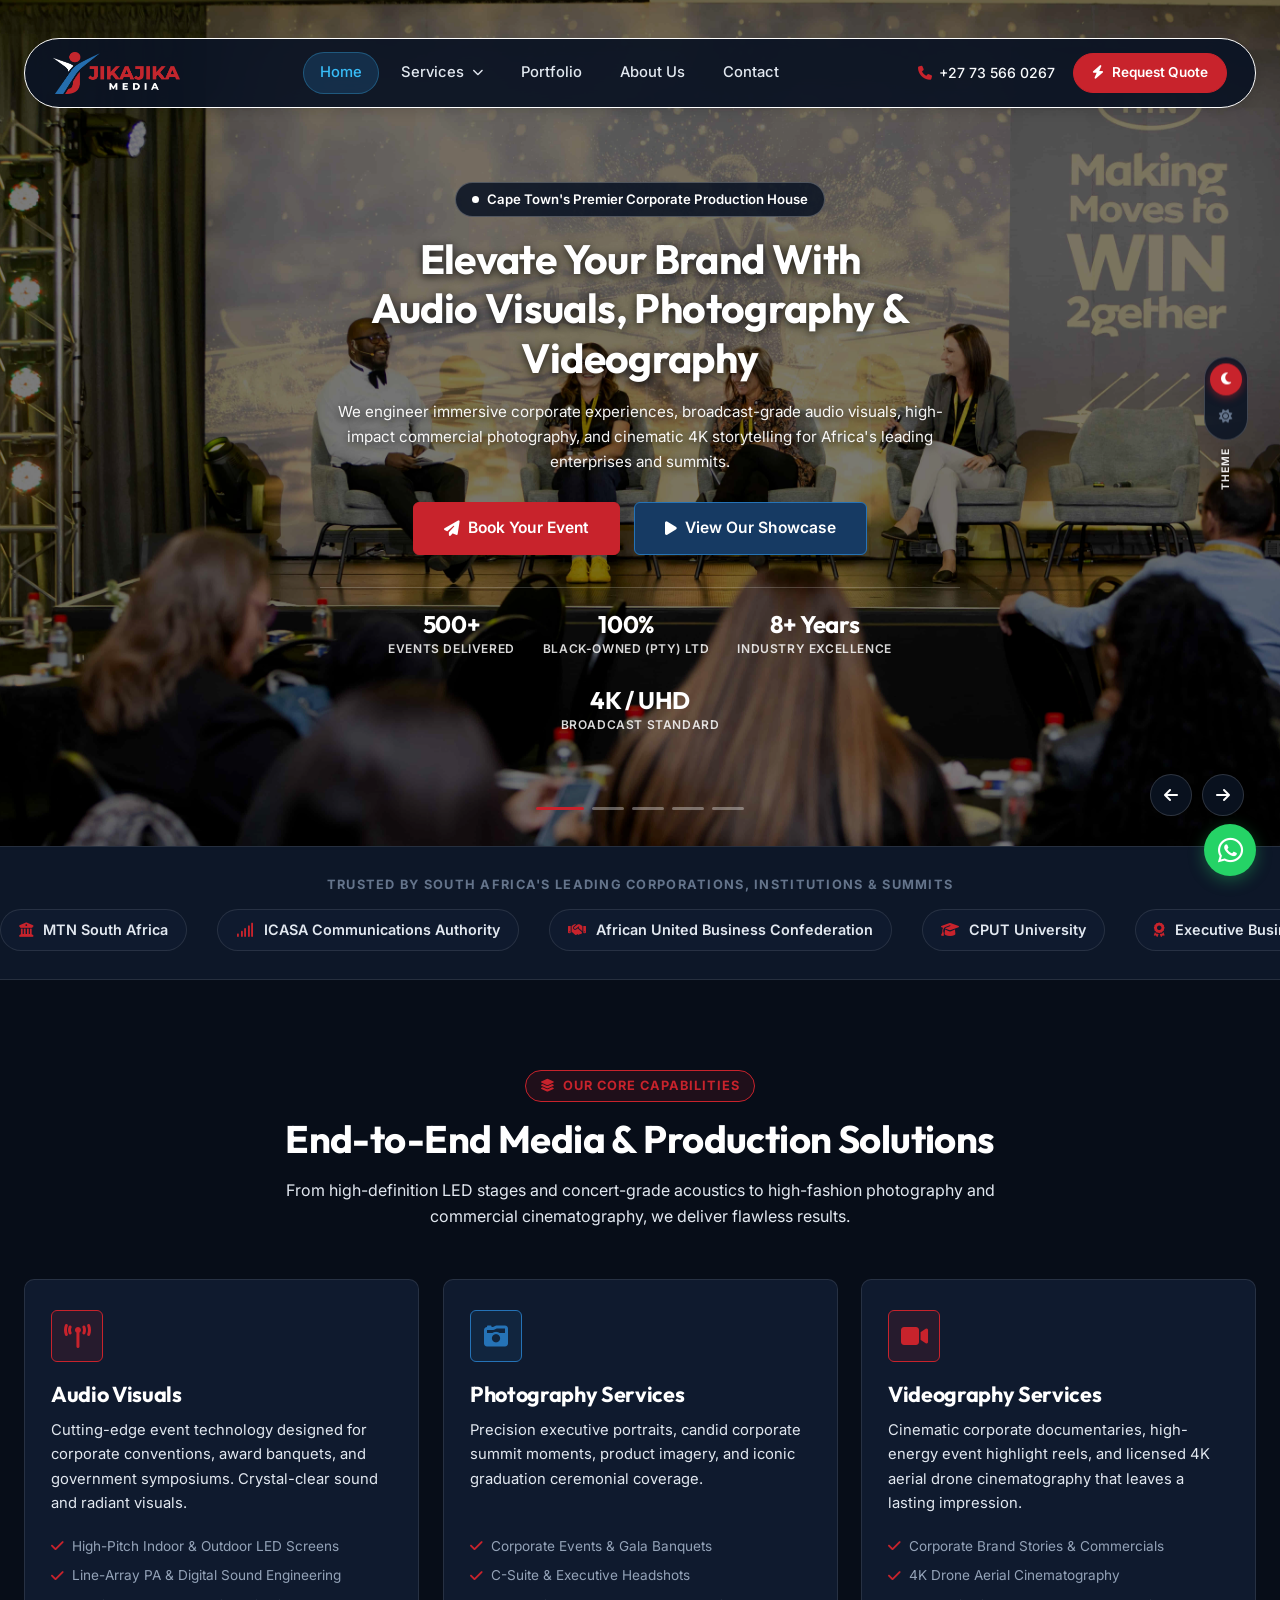
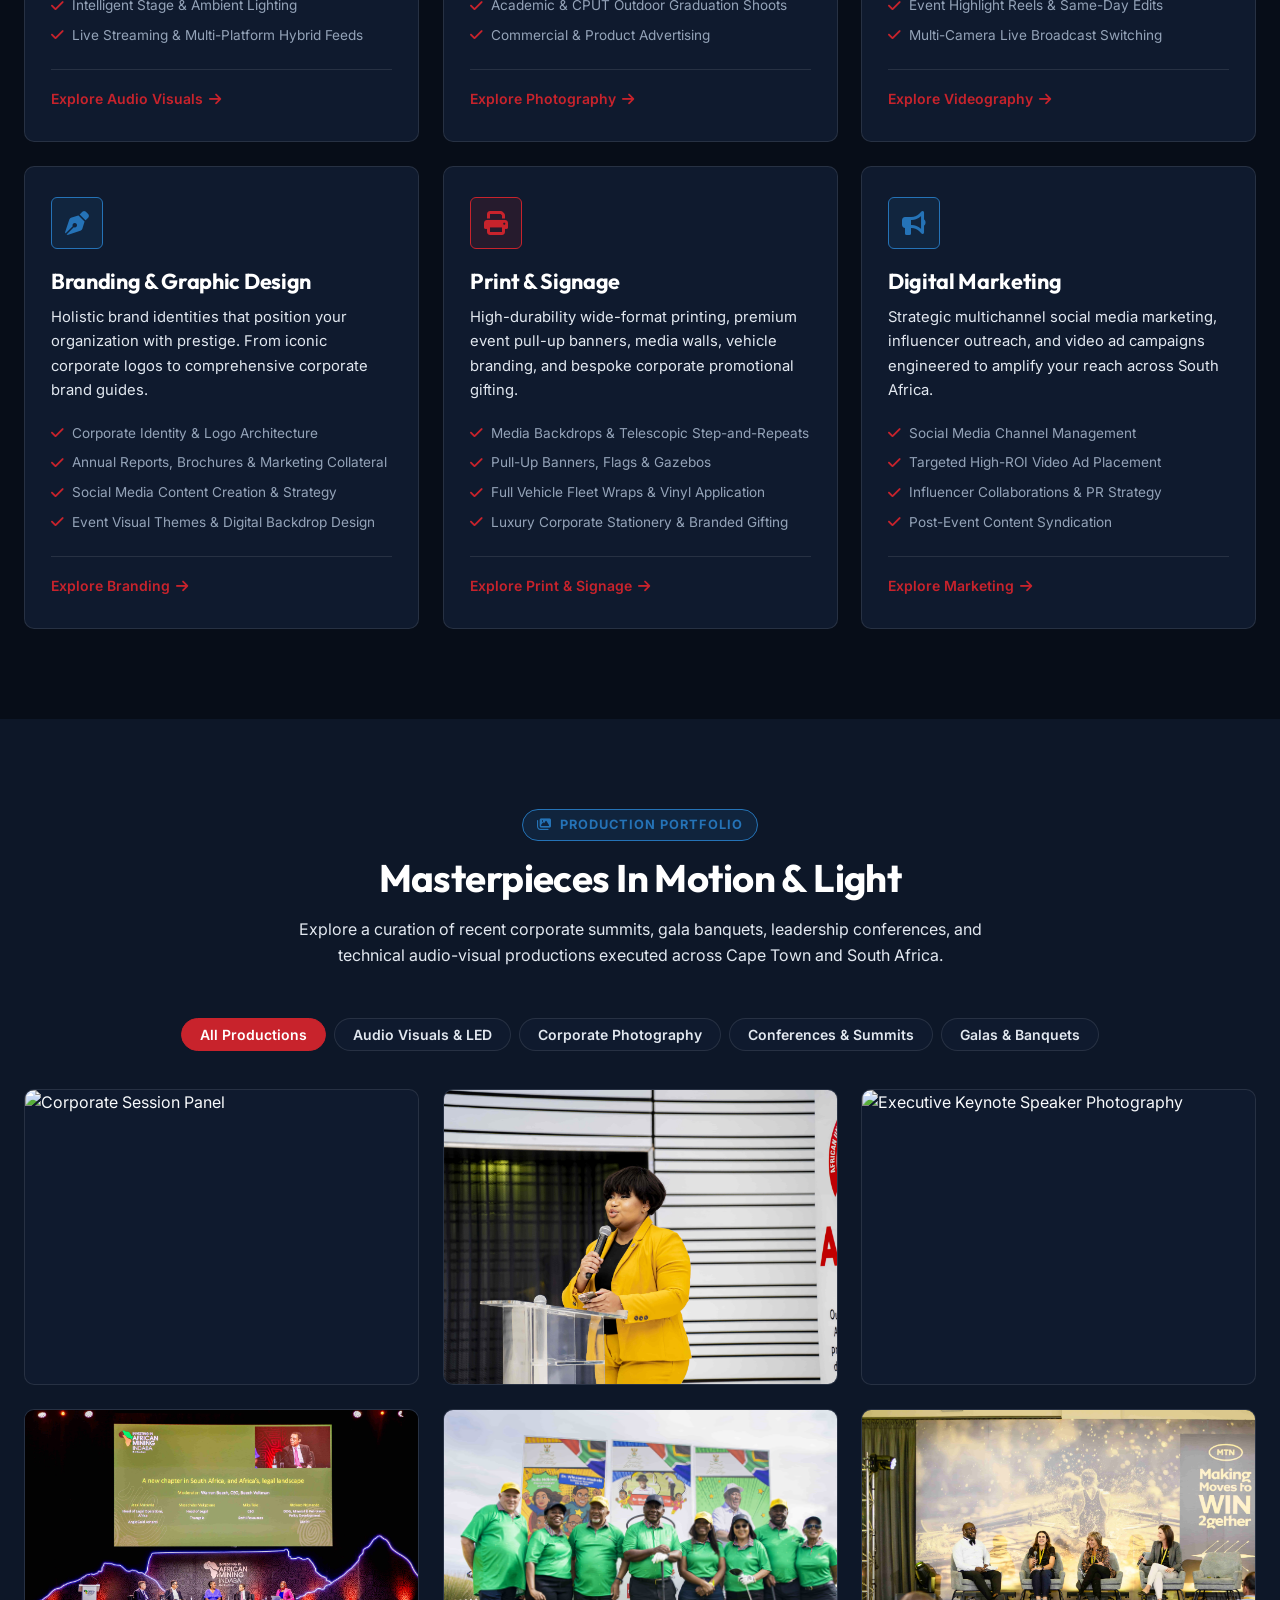
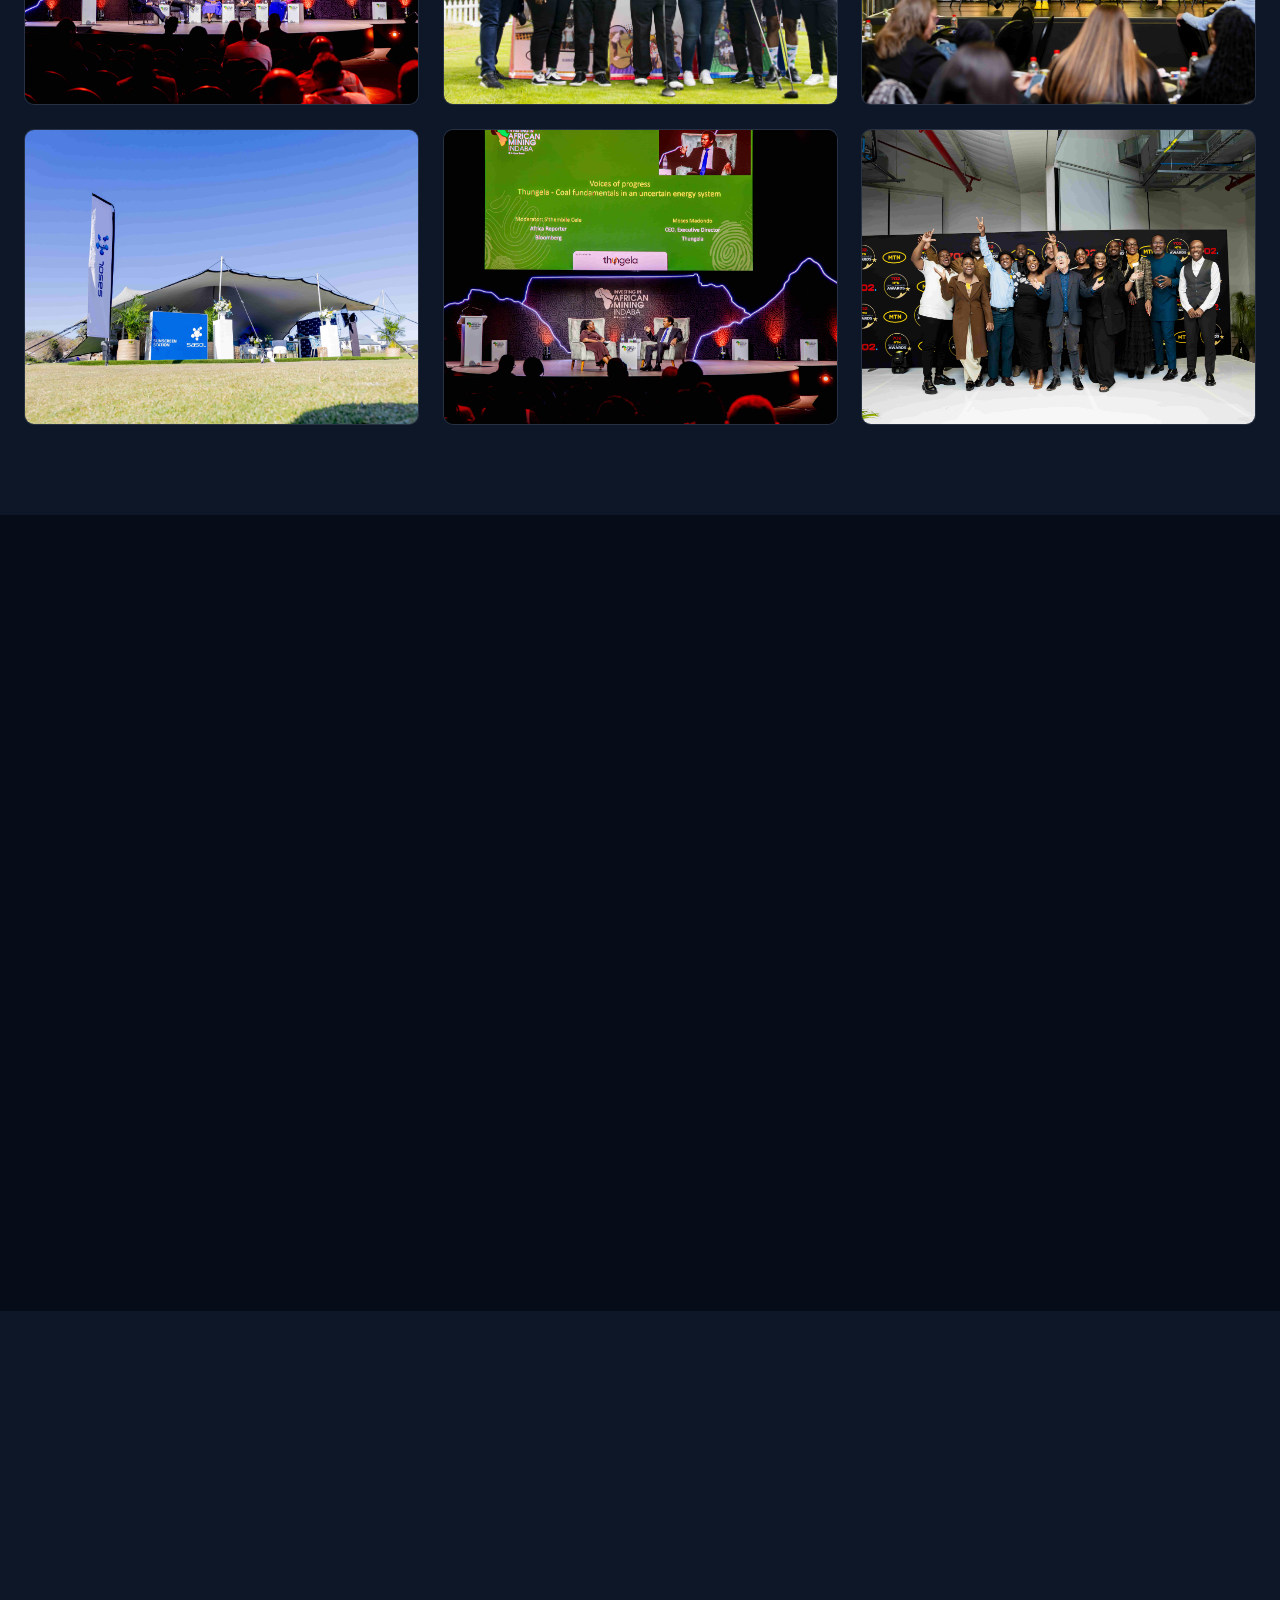
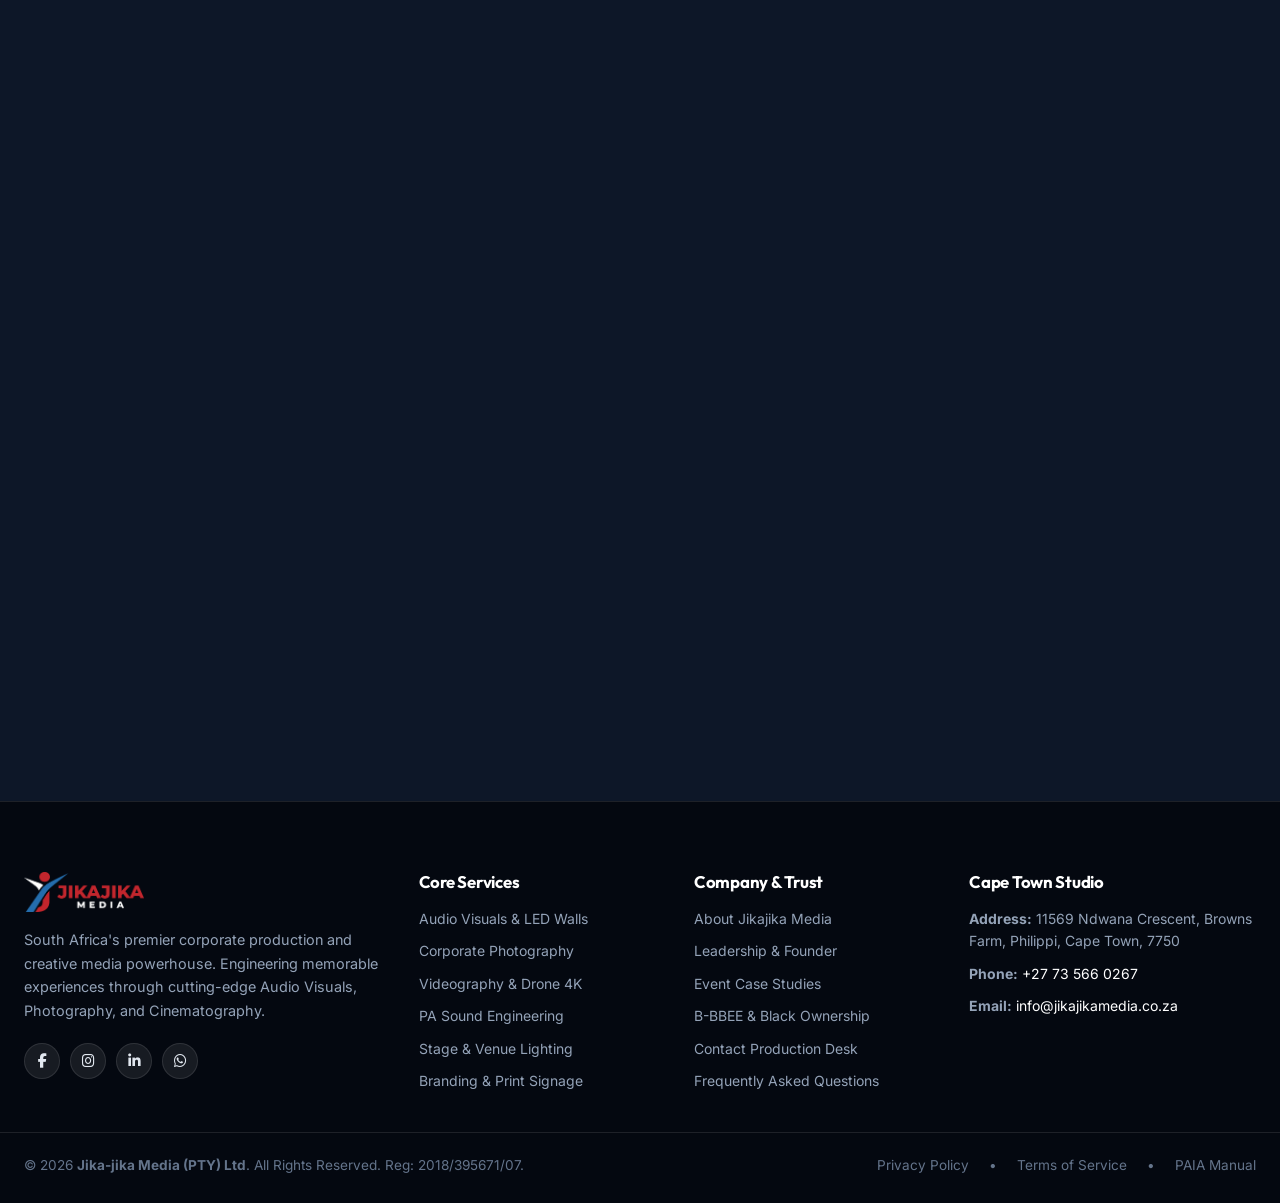
==== commit 7960e316: "fix(ui): change header outer line to pure white and update hero section photos" ====
--- a/index.html
+++ b/index.html
@@ -98,21 +98,21 @@
   <section class="hero-slider-section">
     <!-- Updated Hero Slider Photos -->
     <div class="hero-slider-container">
-      <!-- Slide 1: 1S6A1130.jpg -->
+      <!-- Slide 1: 1S6A0363.jpg -->
       <div class="hero-slide active">
-        <div class="hero-slide-bg" style="background-image: url('assets/images/hero/1S6A1130.jpg');"></div>
+        <div class="hero-slide-bg" style="background-image: url('assets/images/hero/1S6A0363.jpg');"></div>
         <div class="hero-overlay"></div>
       </div>
 
-      <!-- Slide 2: DSC08575.jpg -->
+      <!-- Slide 2: 1S6A1126.jpg -->
+      <div class="hero-slide">
+        <div class="hero-slide-bg" style="background-image: url('assets/images/hero/1S6A1126.jpg');"></div>
+        <div class="hero-overlay"></div>
+      </div>
+
+      <!-- Slide 3: DSC08575.jpg -->
       <div class="hero-slide">
         <div class="hero-slide-bg" style="background-image: url('assets/images/hero/DSC08575.jpg');"></div>
-        <div class="hero-overlay"></div>
-      </div>
-
-      <!-- Slide 3: DWP21359.jpg -->
-      <div class="hero-slide">
-        <div class="hero-slide-bg" style="background-image: url('assets/images/hero/DWP21359.jpg');"></div>
         <div class="hero-overlay"></div>
       </div>
 
--- a/css/style.css
+++ b/css/style.css
@@ -301,16 +301,21 @@
   background-color: var(--bg-floating-nav);
   backdrop-filter: blur(18px);
   -webkit-backdrop-filter: blur(18px);
-  border: 1px solid var(--border-subtle);
+  border: 1.5px solid #FFFFFF; /* PURE WHITE OUTER LINE */
   border-radius: var(--radius-full);
   box-shadow: var(--shadow-nav);
-  padding: 13px 28px; /* INCREASED BACKGROUND PADDING / SIZE */
+  padding: 13px 28px;
   display: flex;
   align-items: center;
   justify-content: space-between;
   gap: 18px;
   pointer-events: auto;
   transition: all var(--transition-normal);
+}
+
+[data-theme="light"] .floating-nav-frame {
+  border: 1.5px solid #CBD5E1;
+  box-shadow: var(--shadow-nav);
 }
 
 .brand-logo {
@@ -348,20 +353,26 @@
   transition: var(--transition-fast);
 }
 
-.nav-link:hover,
+.nav-link:hover {
+  color: #38BDF8;
+  background: rgba(37, 115, 183, 0.12);
+}
+
+[data-theme="light"] .nav-link:hover {
+  background: rgba(37, 115, 183, 0.1);
+  color: #0284C7;
+}
+
 .nav-link.active {
-  color: var(--text-pure-white);
-  background: rgba(255, 255, 255, 0.08);
-}
-
-[data-theme="light"] .nav-link:hover,
+  background: rgba(37, 115, 183, 0.25) !important;
+  color: #38BDF8 !important;
+  border: 1px solid rgba(56, 189, 248, 0.3);
+}
+
 [data-theme="light"] .nav-link.active {
-  background: rgba(0, 0, 0, 0.06);
-}
-
-.nav-link.active {
-  background: rgba(200, 35, 44, 0.18) !important;
-  color: var(--primary-red) !important;
+  background: rgba(37, 115, 183, 0.15) !important;
+  color: #0284C7 !important;
+  border: 1px solid rgba(2, 132, 199, 0.3);
 }
 
 /* Dropdown Menu */
@@ -404,12 +415,12 @@
 }
 
 .dropdown-item:hover {
-  background: rgba(200, 35, 44, 0.15);
-  color: var(--primary-red);
+  background: rgba(37, 115, 183, 0.18);
+  color: #38BDF8;
 }
 
 .dropdown-item i {
-  color: var(--primary-red);
+  color: #38BDF8;
   font-size: 1rem;
 }
 
@@ -491,22 +502,11 @@
   transform: scale(1.05);
 }
 
-/* Soft Center Overlay */
+/* One Uniform Flat Overlay Transparency (No Radial Vignette / No Faded Shadow) */
 .hero-overlay {
   position: absolute;
   inset: 0;
-  background: radial-gradient(
-    circle at 50% 50%,
-    rgba(6, 11, 20, 0.76) 0%,
-    rgba(6, 11, 20, 0.45) 60%,
-    rgba(6, 11, 20, 0.3) 100%
-  ),
-  linear-gradient(
-    0deg,
-    rgba(6, 11, 20, 0.8) 0%,
-    transparent 25%,
-    rgba(6, 11, 20, 0.3) 100%
-  );
+  background-color: rgba(0, 0, 0, 0.45); /* Uniform single transparency */
   z-index: 2;
 }
 
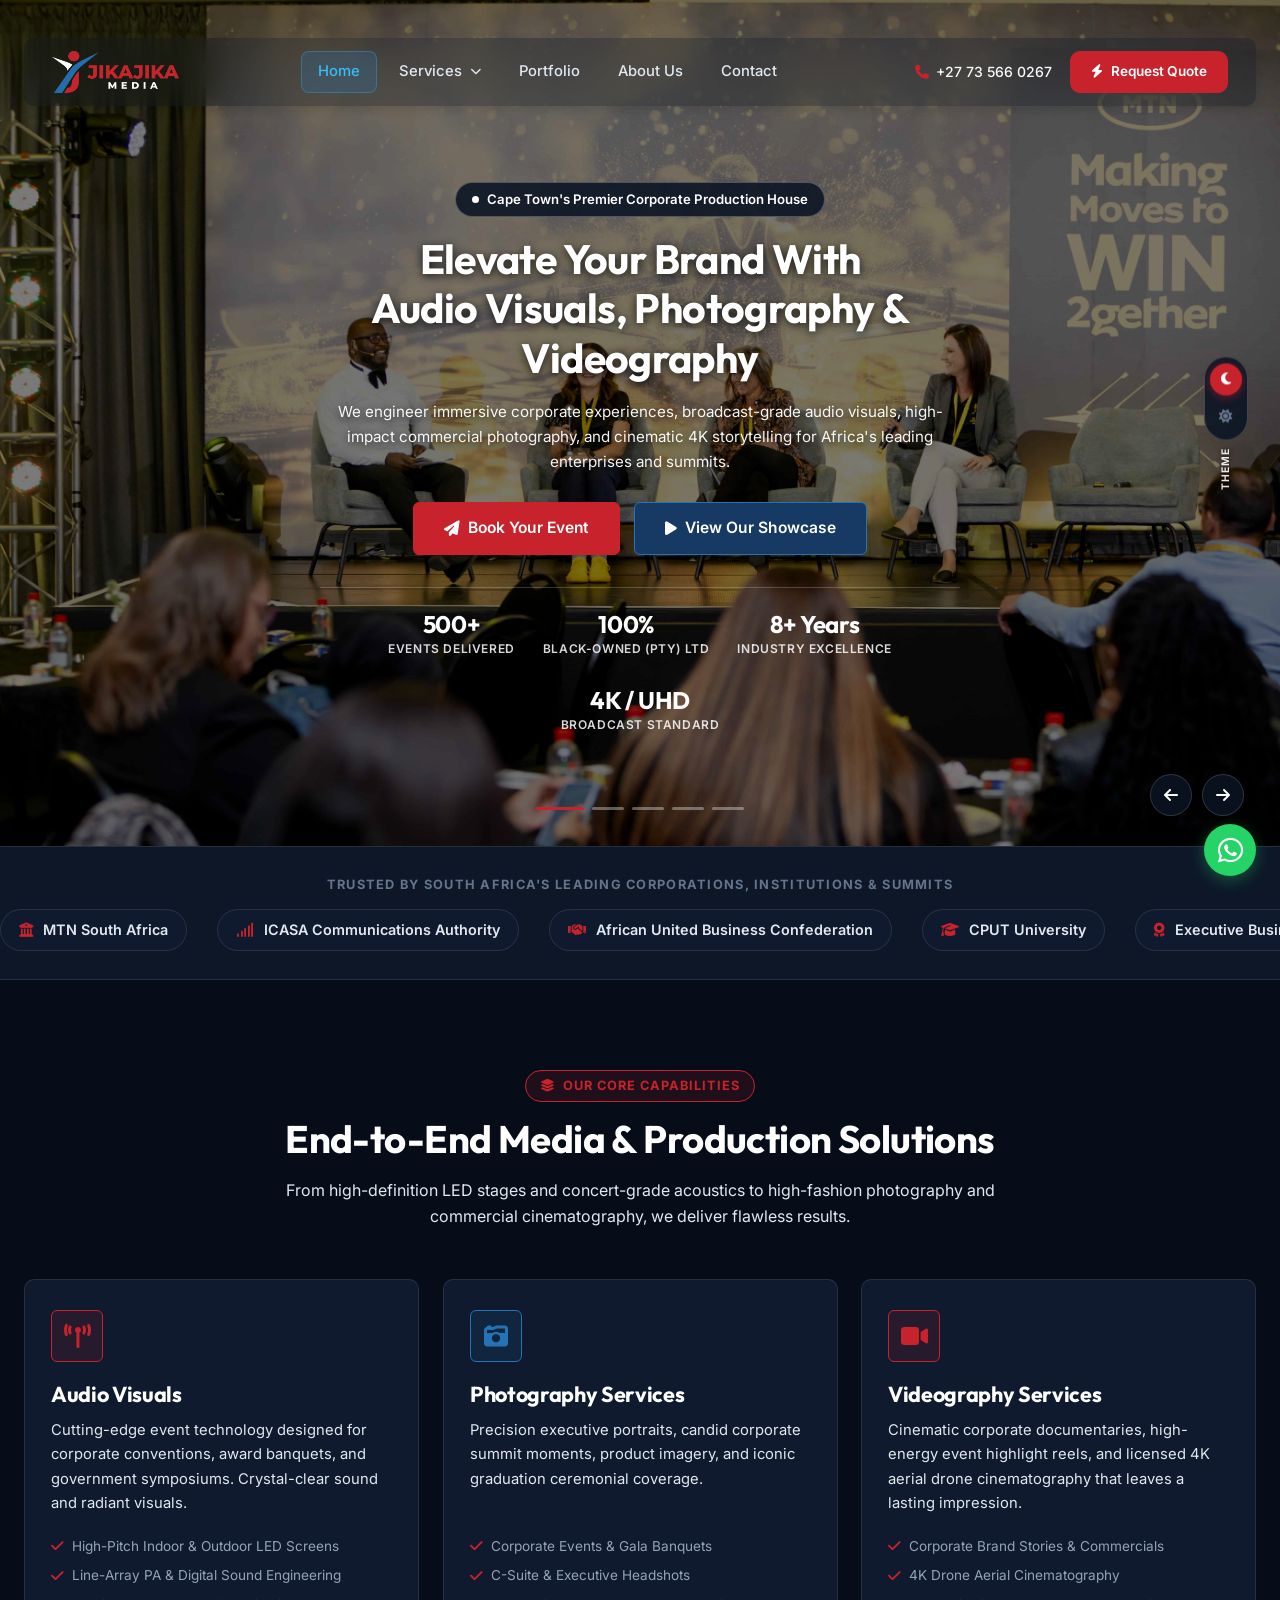
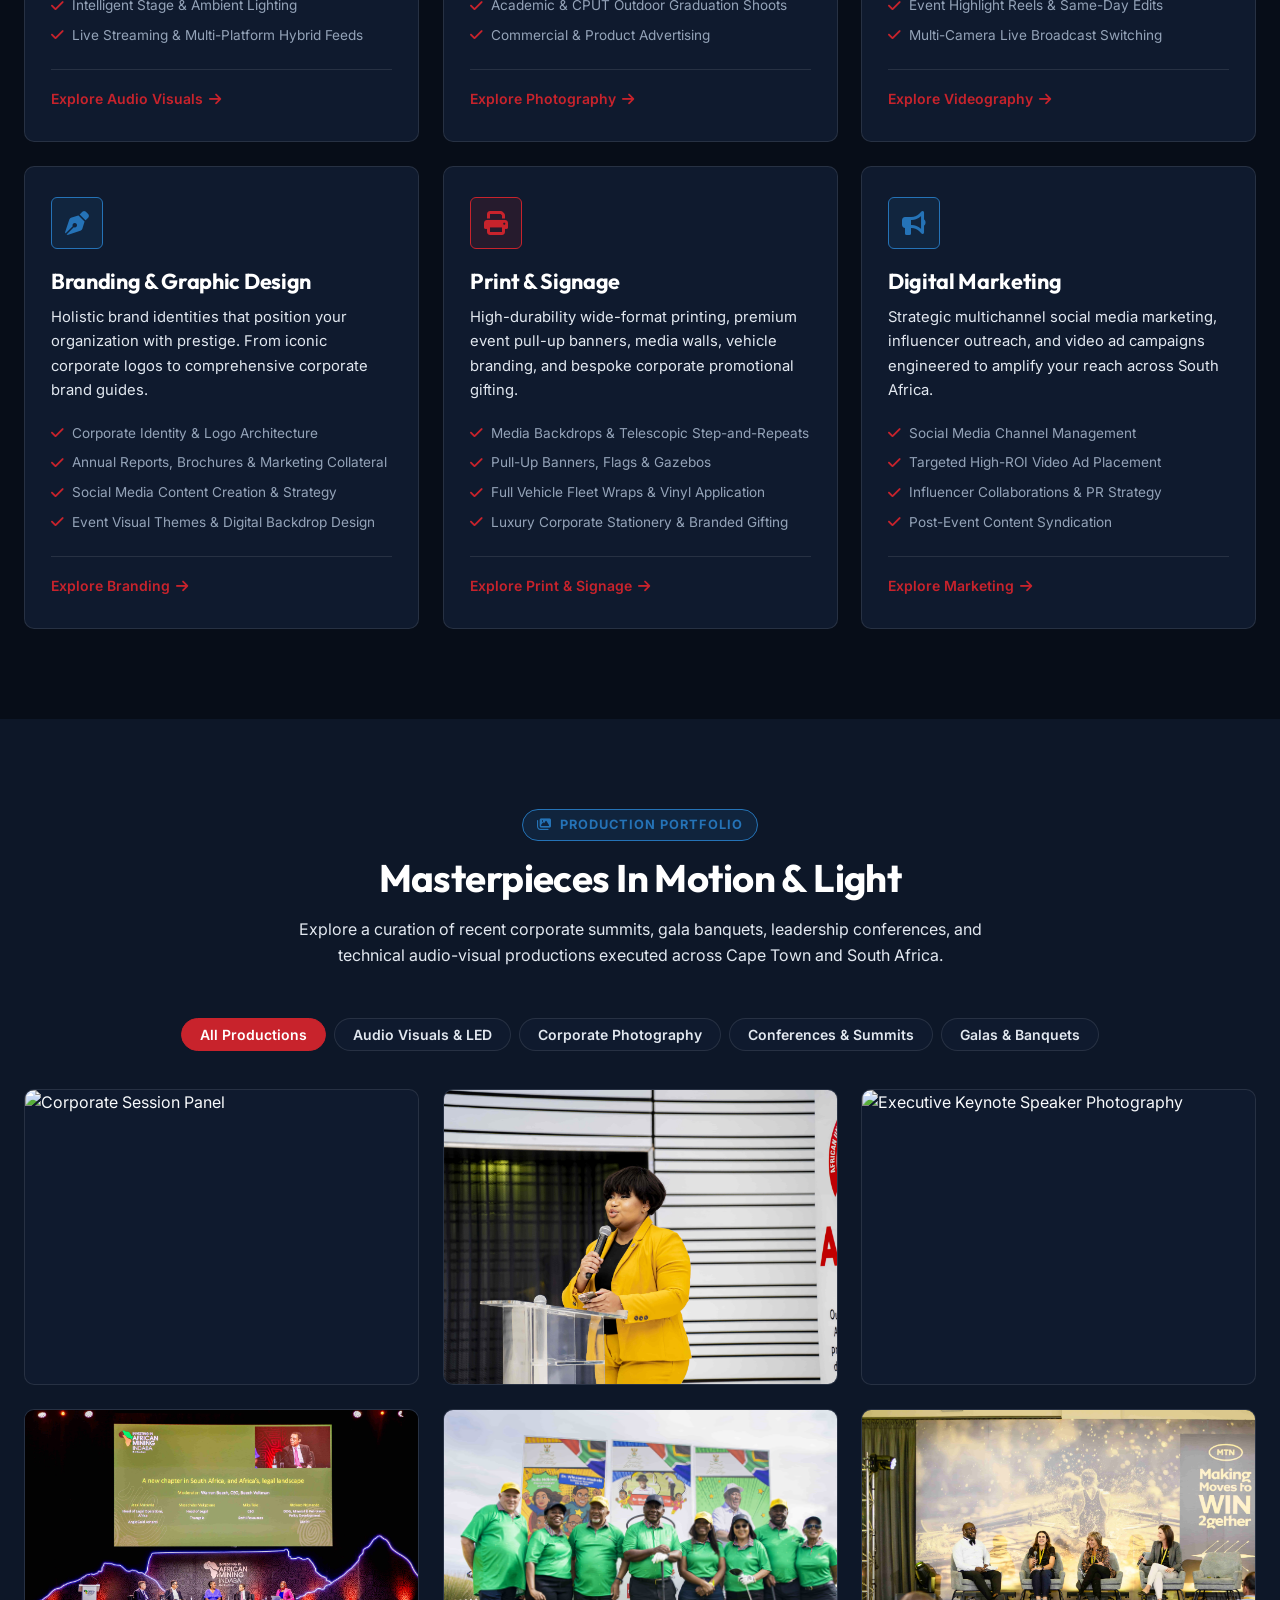
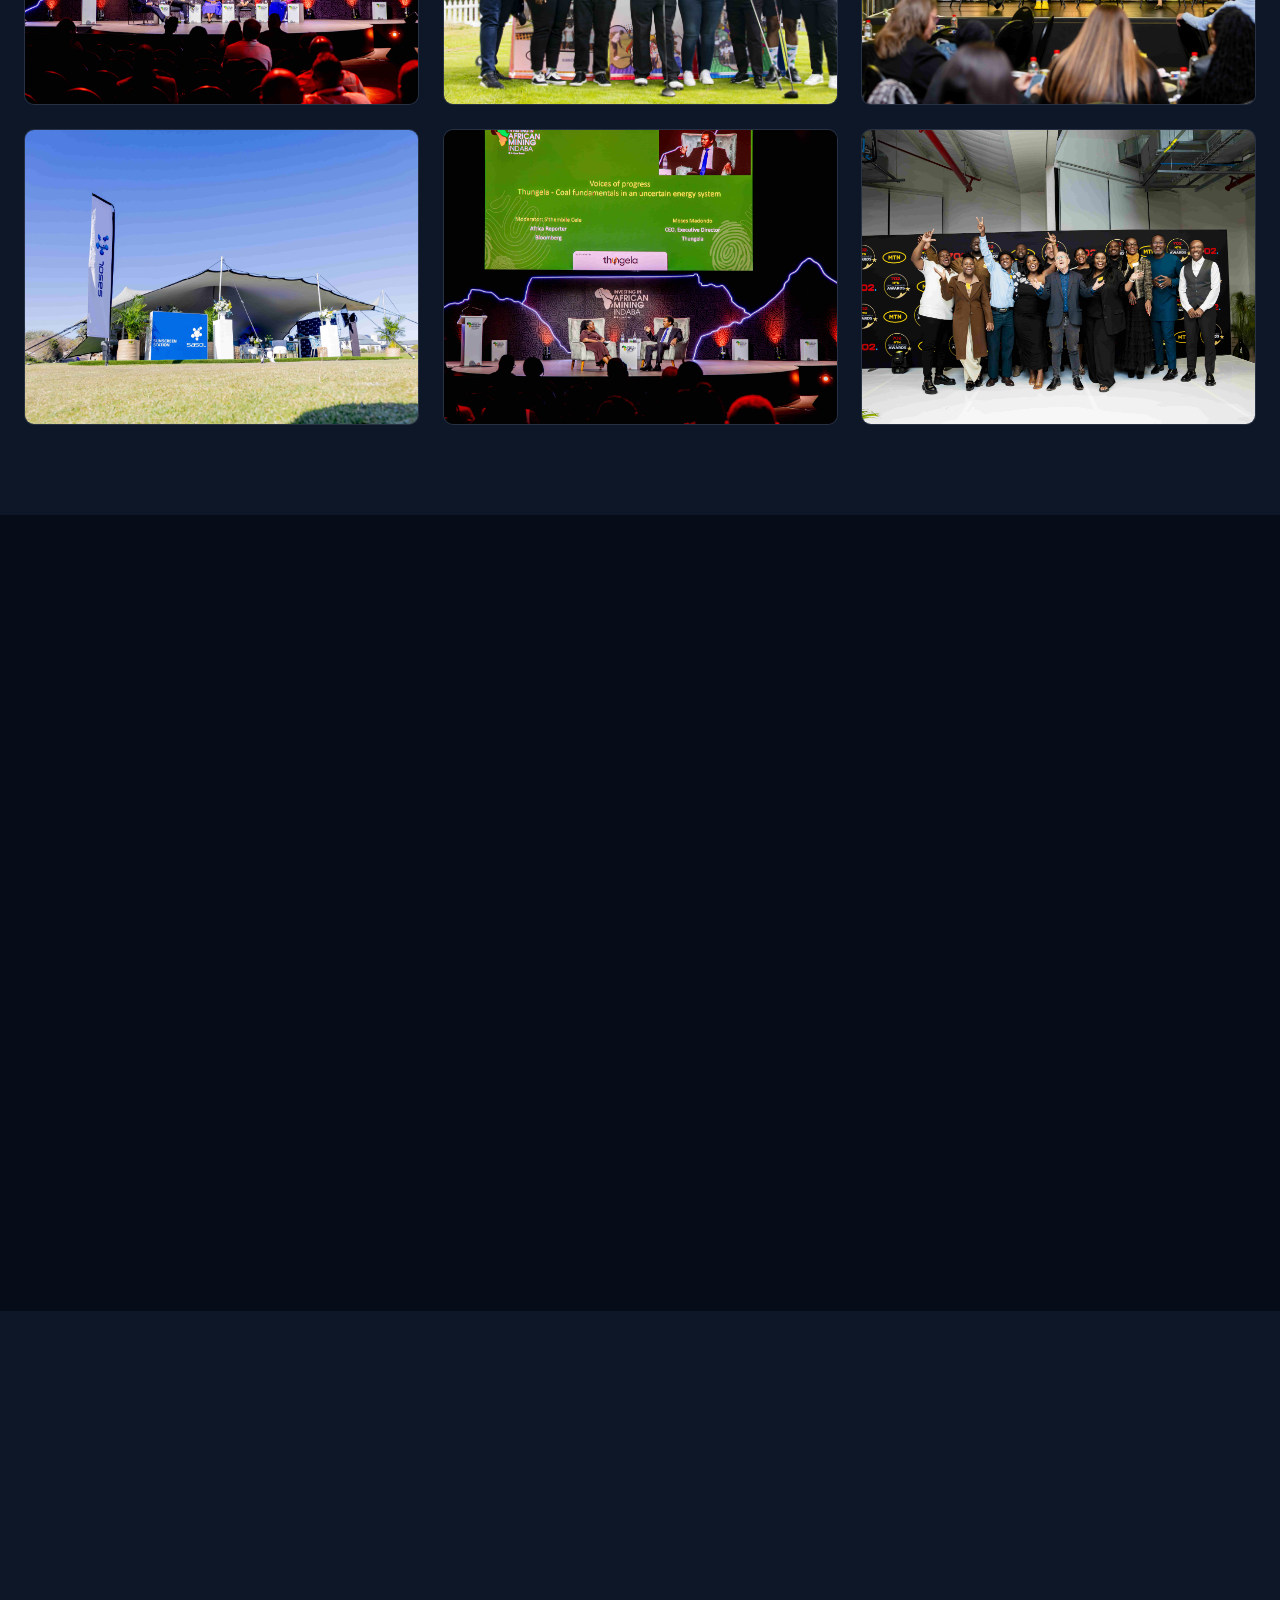
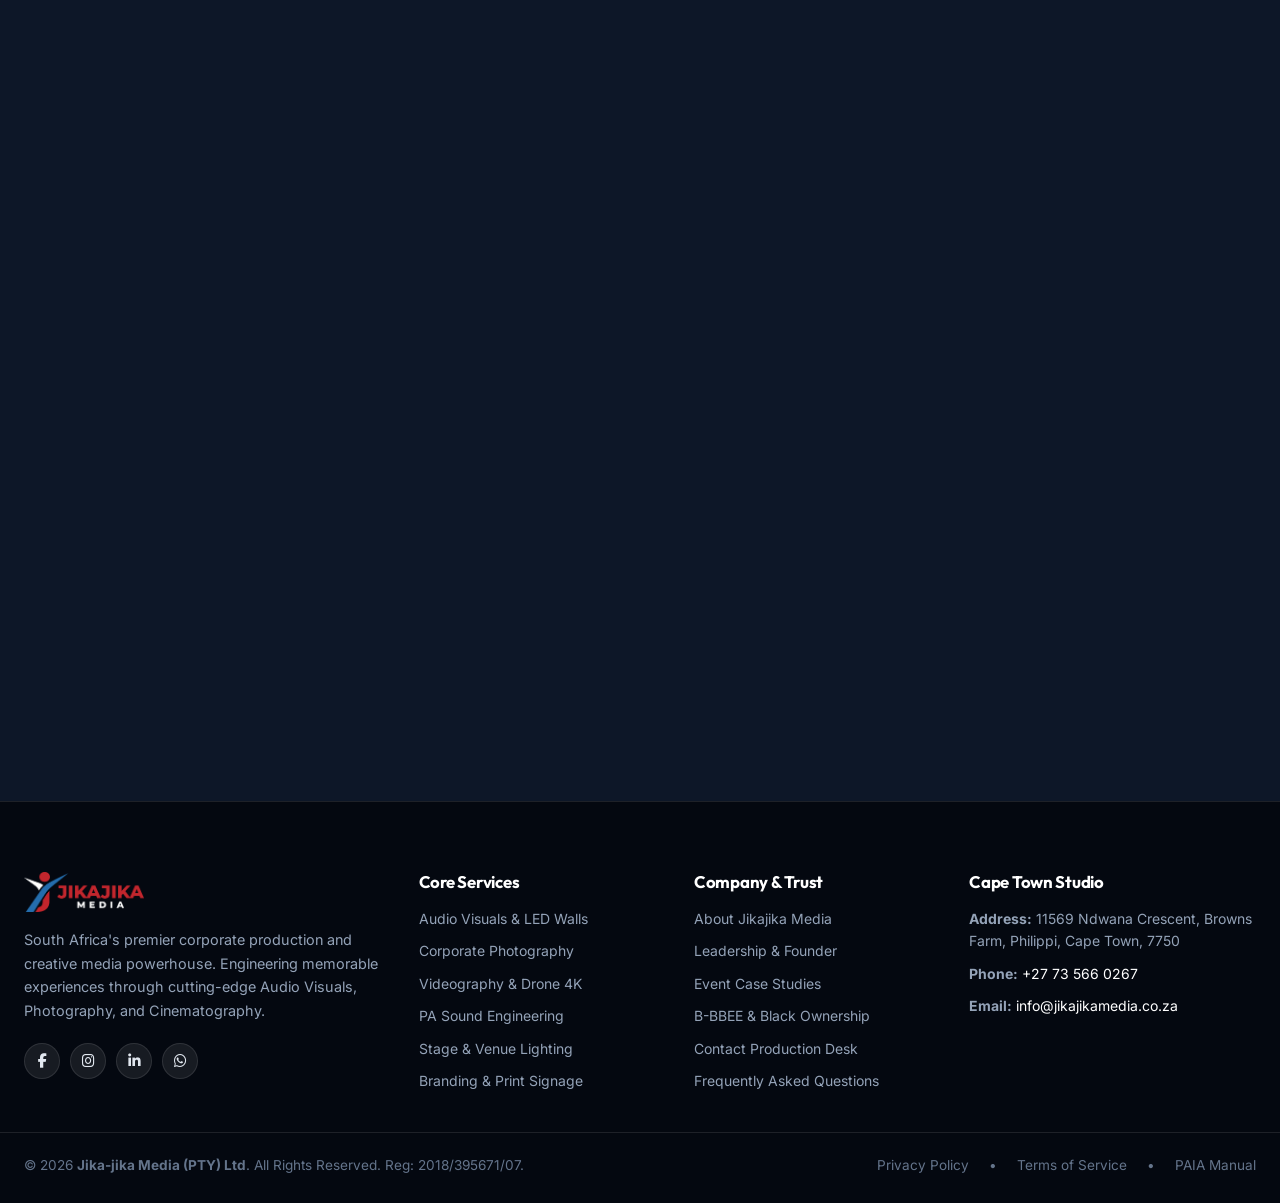
==== commit 5cd14ac6: "chore: add .nojekyll and cache busters for instant GitHub Pages updates" ====
--- a/index.html
+++ b/index.html
@@ -9,8 +9,8 @@
   
   <link rel="icon" type="image/jpeg" href="assets/images/logos/Favicon.jpg" />
   <link rel="stylesheet" href="https://cdnjs.cloudflare.com/ajax/libs/font-awesome/6.5.1/css/all.min.css" />
-  <link rel="stylesheet" href="css/style.css" />
-  <link rel="stylesheet" href="css/animations.css" />
+  <link rel="stylesheet" href="css/style.css?v=2.6.0" />
+  <link rel="stylesheet" href="css/animations.css?v=2.6.0" />
 </head>
 <body>
 
@@ -798,8 +798,8 @@
   </a>
 
   <!-- Scripts -->
-  <script src="js/slider.js"></script>
-  <script src="js/portfolio.js"></script>
-  <script src="js/main.js"></script>
+  <script src="js/slider.js?v=2.6.0"></script>
+  <script src="js/portfolio.js?v=2.6.0"></script>
+  <script src="js/main.js?v=2.6.0"></script>
 </body>
 </html>
--- a/css/style.css
+++ b/css/style.css
@@ -30,7 +30,7 @@
   --bg-surface: #121F35;
   --bg-card: #0F1A2E;
   --bg-card-hover: #16243D;
-  --bg-floating-nav: rgba(11, 20, 36, 0.94);
+  --bg-floating-nav: rgba(11, 20, 36, 0.30);
   --border-subtle: rgba(255, 255, 255, 0.1);
   --border-glow: rgba(255, 255, 255, 0.15);
 
@@ -61,7 +61,7 @@
   --bg-surface: #E2E8F0;
   --bg-card: #FFFFFF;
   --bg-card-hover: #F1F5F9;
-  --bg-floating-nav: rgba(255, 255, 255, 0.94);
+  --bg-floating-nav: rgba(255, 255, 255, 0.30);
   --border-subtle: rgba(0, 0, 0, 0.1);
   --border-glow: rgba(0, 0, 0, 0.12);
 
@@ -269,9 +269,9 @@
 }
 
 .btn-sm {
-  padding: 8px 18px;
+  padding: 9px 20px;
   font-size: 0.85rem;
-  border-radius: var(--radius-full);
+  border-radius: 10px; /* 10PX CURVED CORNERS */
 }
 
 .btn-lg {
@@ -301,8 +301,8 @@
   background-color: var(--bg-floating-nav);
   backdrop-filter: blur(18px);
   -webkit-backdrop-filter: blur(18px);
-  border: 1.5px solid #FFFFFF; /* PURE WHITE OUTER LINE */
-  border-radius: var(--radius-full);
+  border: none; /* OUTLINE REMOVED */
+  border-radius: 10px; /* 10PX CURVED CORNERS - NOT ROUND */
   box-shadow: var(--shadow-nav);
   padding: 13px 28px;
   display: flex;
@@ -314,7 +314,7 @@
 }
 
 [data-theme="light"] .floating-nav-frame {
-  border: 1.5px solid #CBD5E1;
+  border: none;
   box-shadow: var(--shadow-nav);
 }
 
@@ -349,7 +349,7 @@
   font-size: 0.925rem;
   font-weight: 500;
   color: var(--text-secondary);
-  border-radius: var(--radius-full);
+  border-radius: 8px; /* CLEAN SUBTLE CORNERS */
   transition: var(--transition-fast);
 }
 
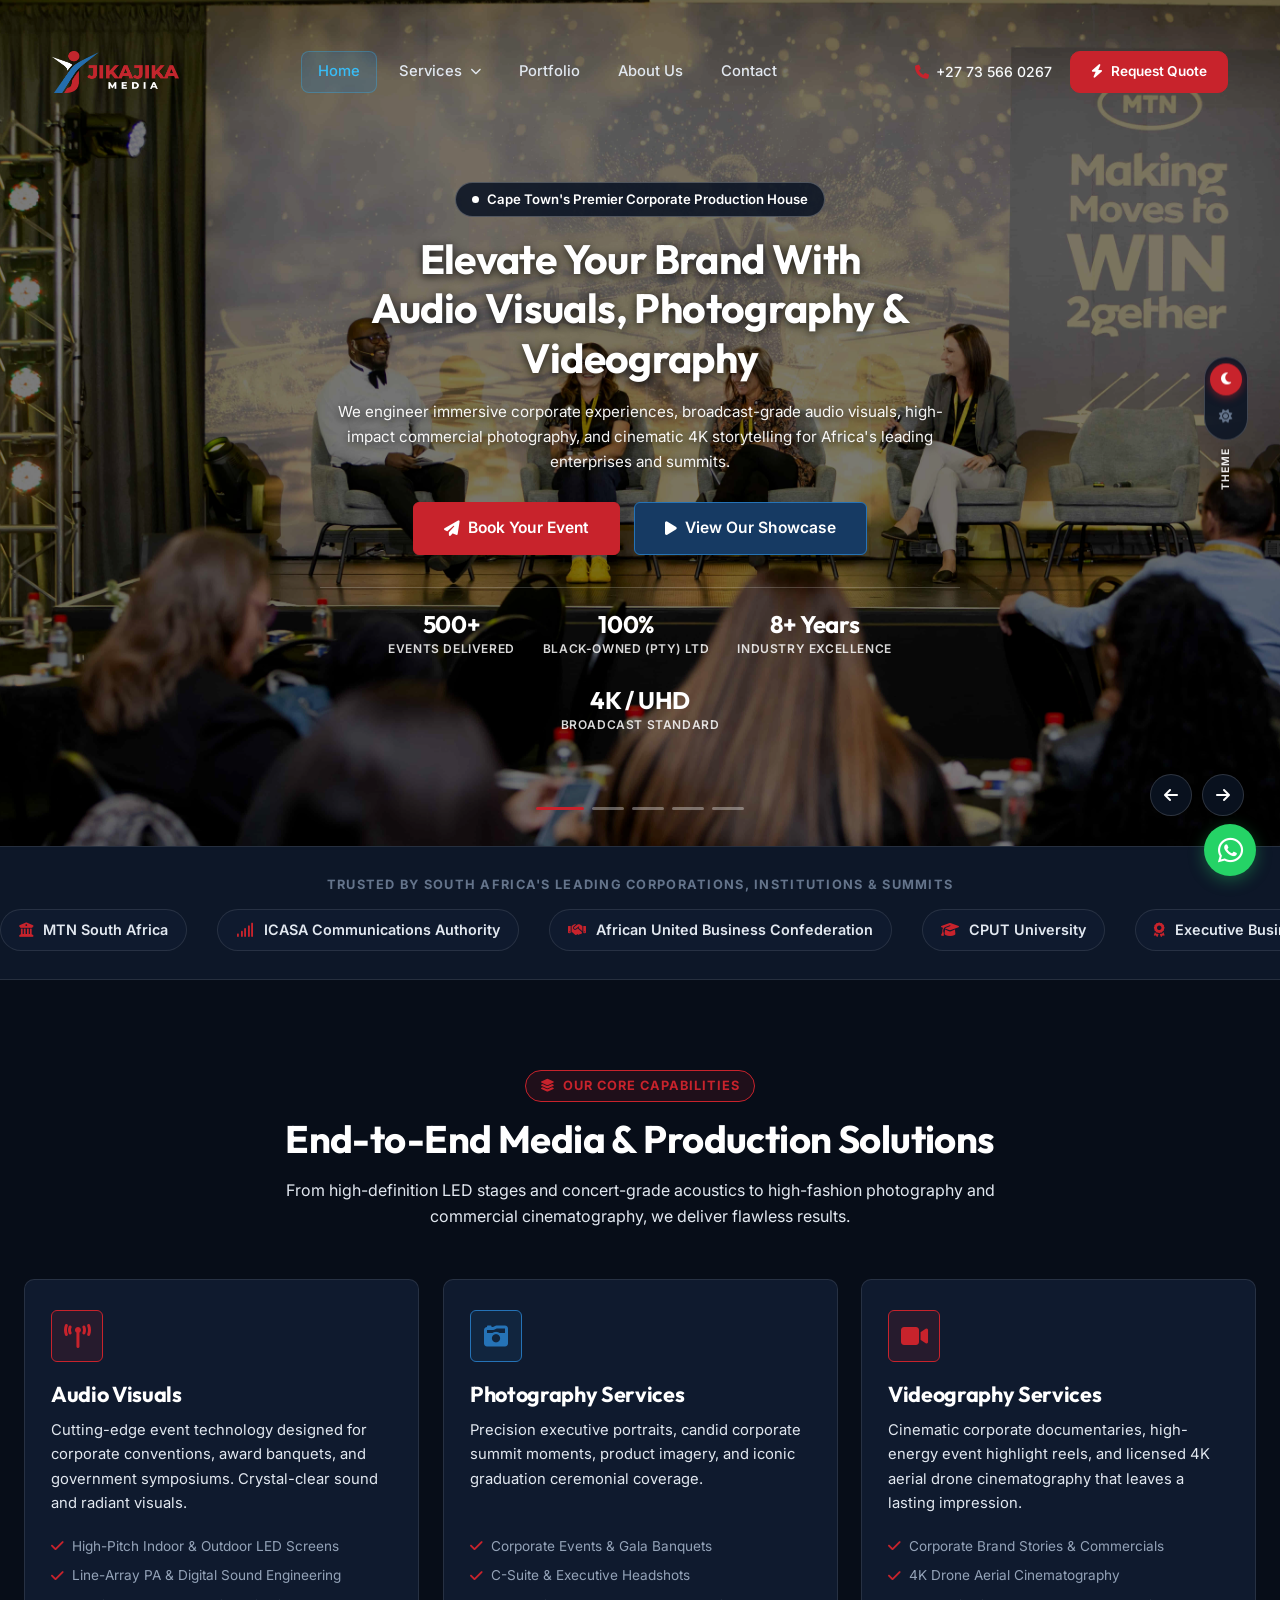
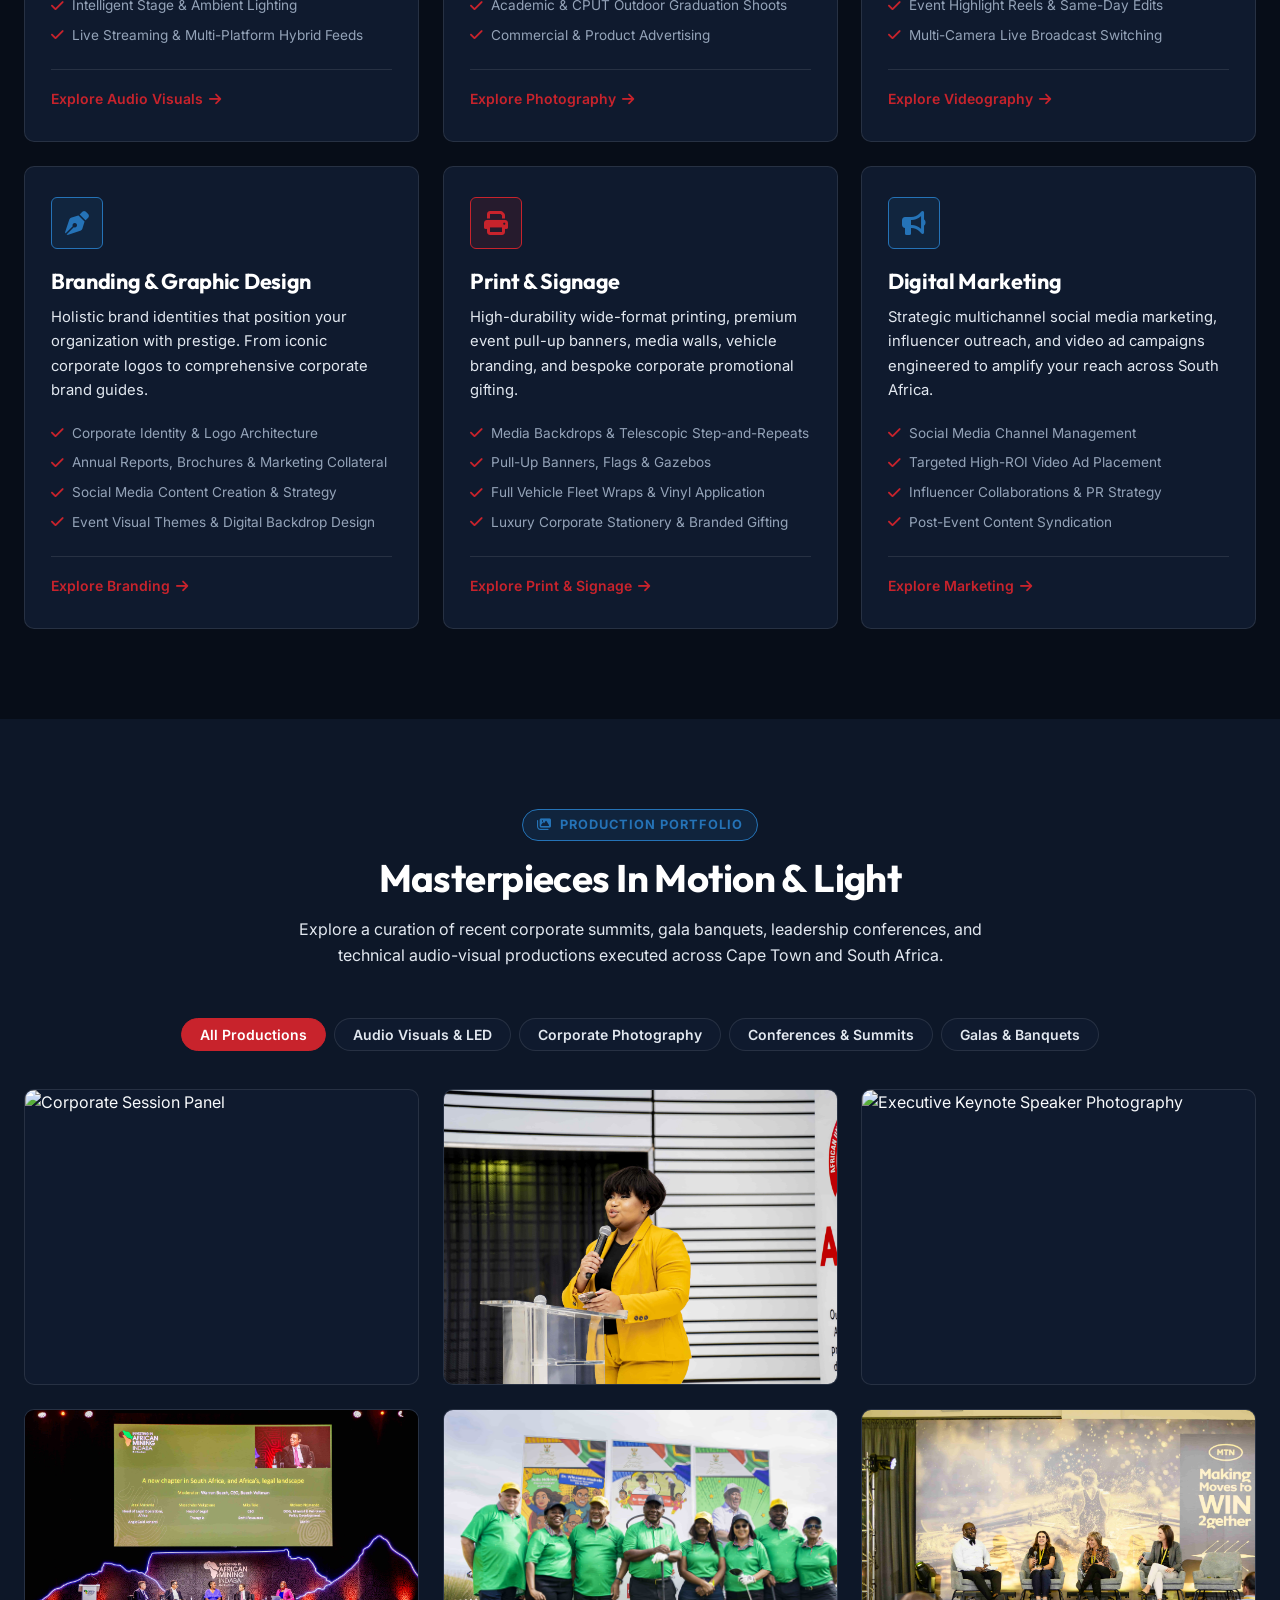
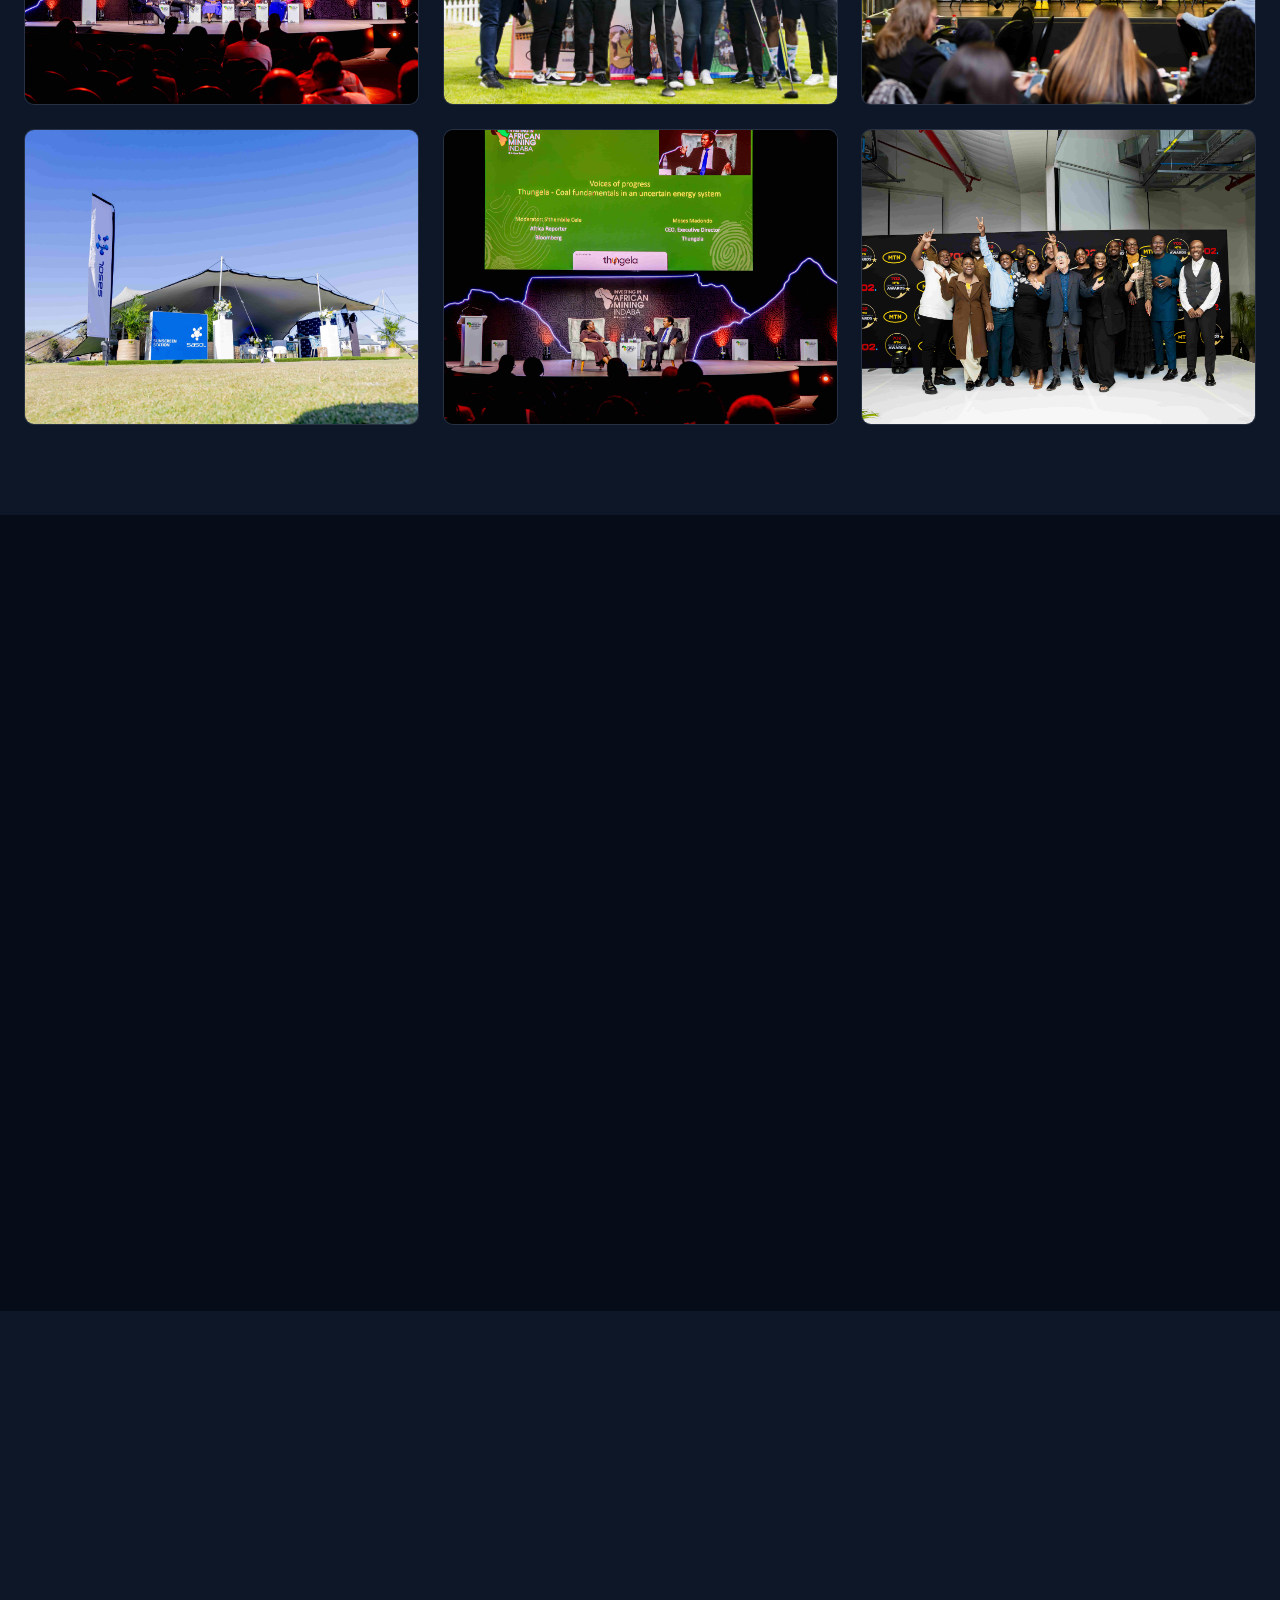
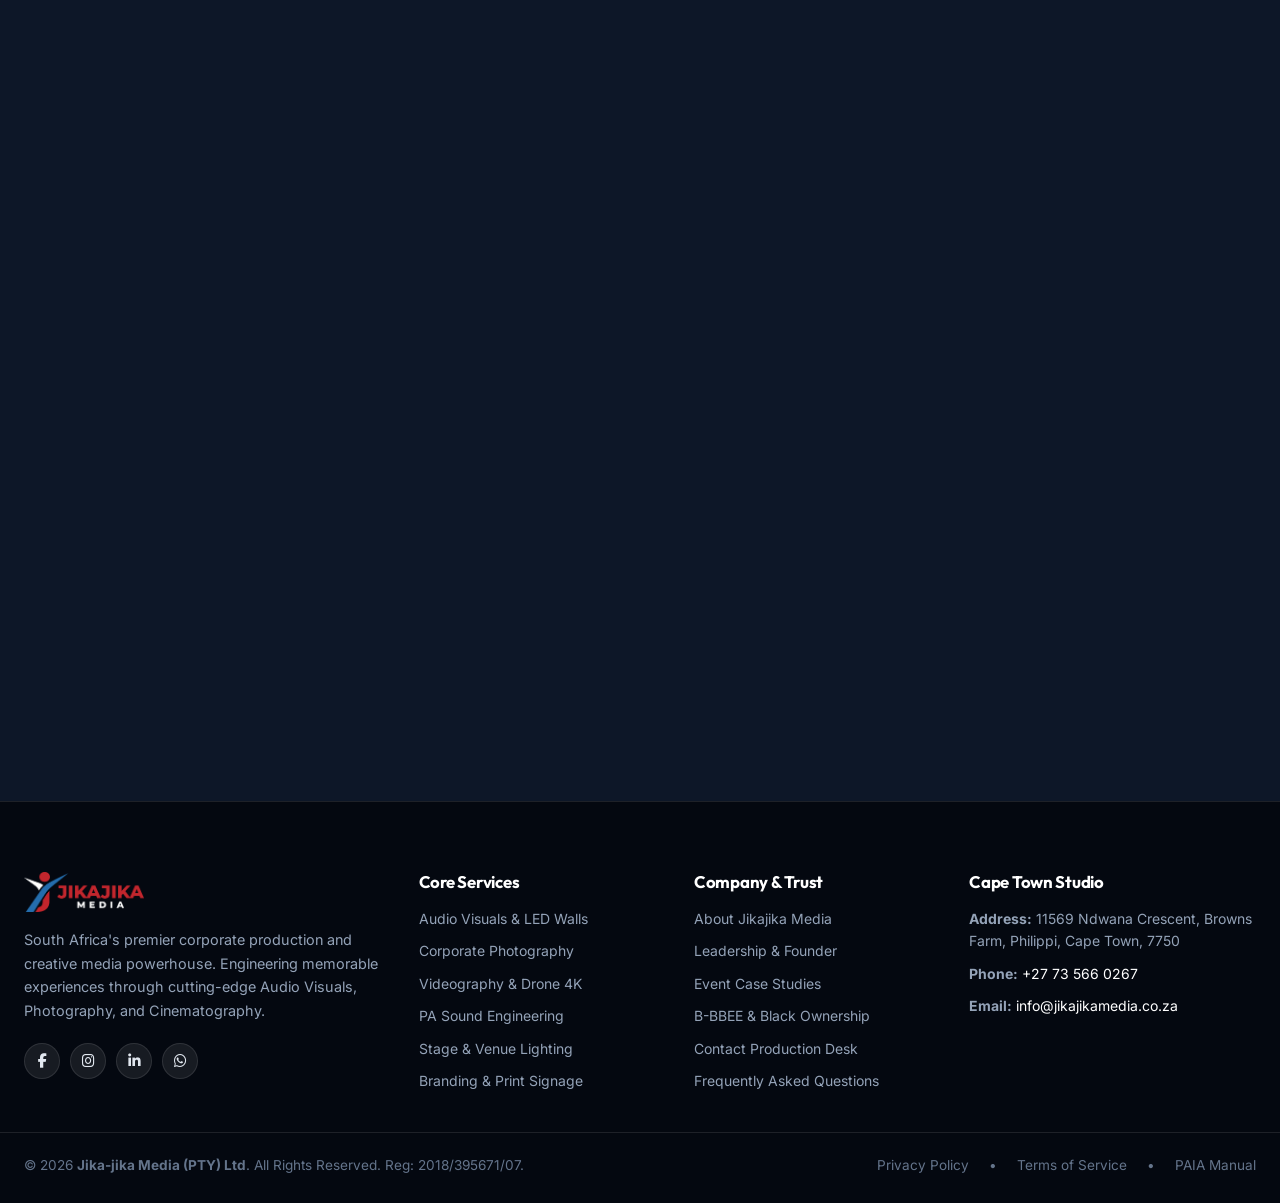
==== commit 8a535bd4: "fix(ui): increase header background transparency to 100% and remove outer shadow" ====
--- a/index.html
+++ b/index.html
@@ -9,8 +9,8 @@
   
   <link rel="icon" type="image/jpeg" href="assets/images/logos/Favicon.jpg" />
   <link rel="stylesheet" href="https://cdnjs.cloudflare.com/ajax/libs/font-awesome/6.5.1/css/all.min.css" />
-  <link rel="stylesheet" href="css/style.css?v=2.6.0" />
-  <link rel="stylesheet" href="css/animations.css?v=2.6.0" />
+  <link rel="stylesheet" href="css/style.css?v=2.7.0" />
+  <link rel="stylesheet" href="css/animations.css?v=2.7.0" />
 </head>
 <body>
 
@@ -798,8 +798,8 @@
   </a>
 
   <!-- Scripts -->
-  <script src="js/slider.js?v=2.6.0"></script>
-  <script src="js/portfolio.js?v=2.6.0"></script>
-  <script src="js/main.js?v=2.6.0"></script>
+  <script src="js/slider.js?v=2.7.0"></script>
+  <script src="js/portfolio.js?v=2.7.0"></script>
+  <script src="js/main.js?v=2.7.0"></script>
 </body>
 </html>
--- a/css/style.css
+++ b/css/style.css
@@ -298,12 +298,12 @@
 .floating-nav-frame {
   width: 100%;
   max-width: 1360px;
-  background-color: var(--bg-floating-nav);
-  backdrop-filter: blur(18px);
-  -webkit-backdrop-filter: blur(18px);
-  border: none; /* OUTLINE REMOVED */
-  border-radius: 10px; /* 10PX CURVED CORNERS - NOT ROUND */
-  box-shadow: var(--shadow-nav);
+  background-color: transparent; /* 100% TRANSPARENT BACKGROUND */
+  backdrop-filter: none;
+  -webkit-backdrop-filter: none;
+  border: none;
+  border-radius: 10px;
+  box-shadow: none; /* NO OUTER SHADOW */
   padding: 13px 28px;
   display: flex;
   align-items: center;
@@ -314,8 +314,10 @@
 }
 
 [data-theme="light"] .floating-nav-frame {
+  background-color: transparent;
+  backdrop-filter: none;
   border: none;
-  box-shadow: var(--shadow-nav);
+  box-shadow: none;
 }
 
 .brand-logo {
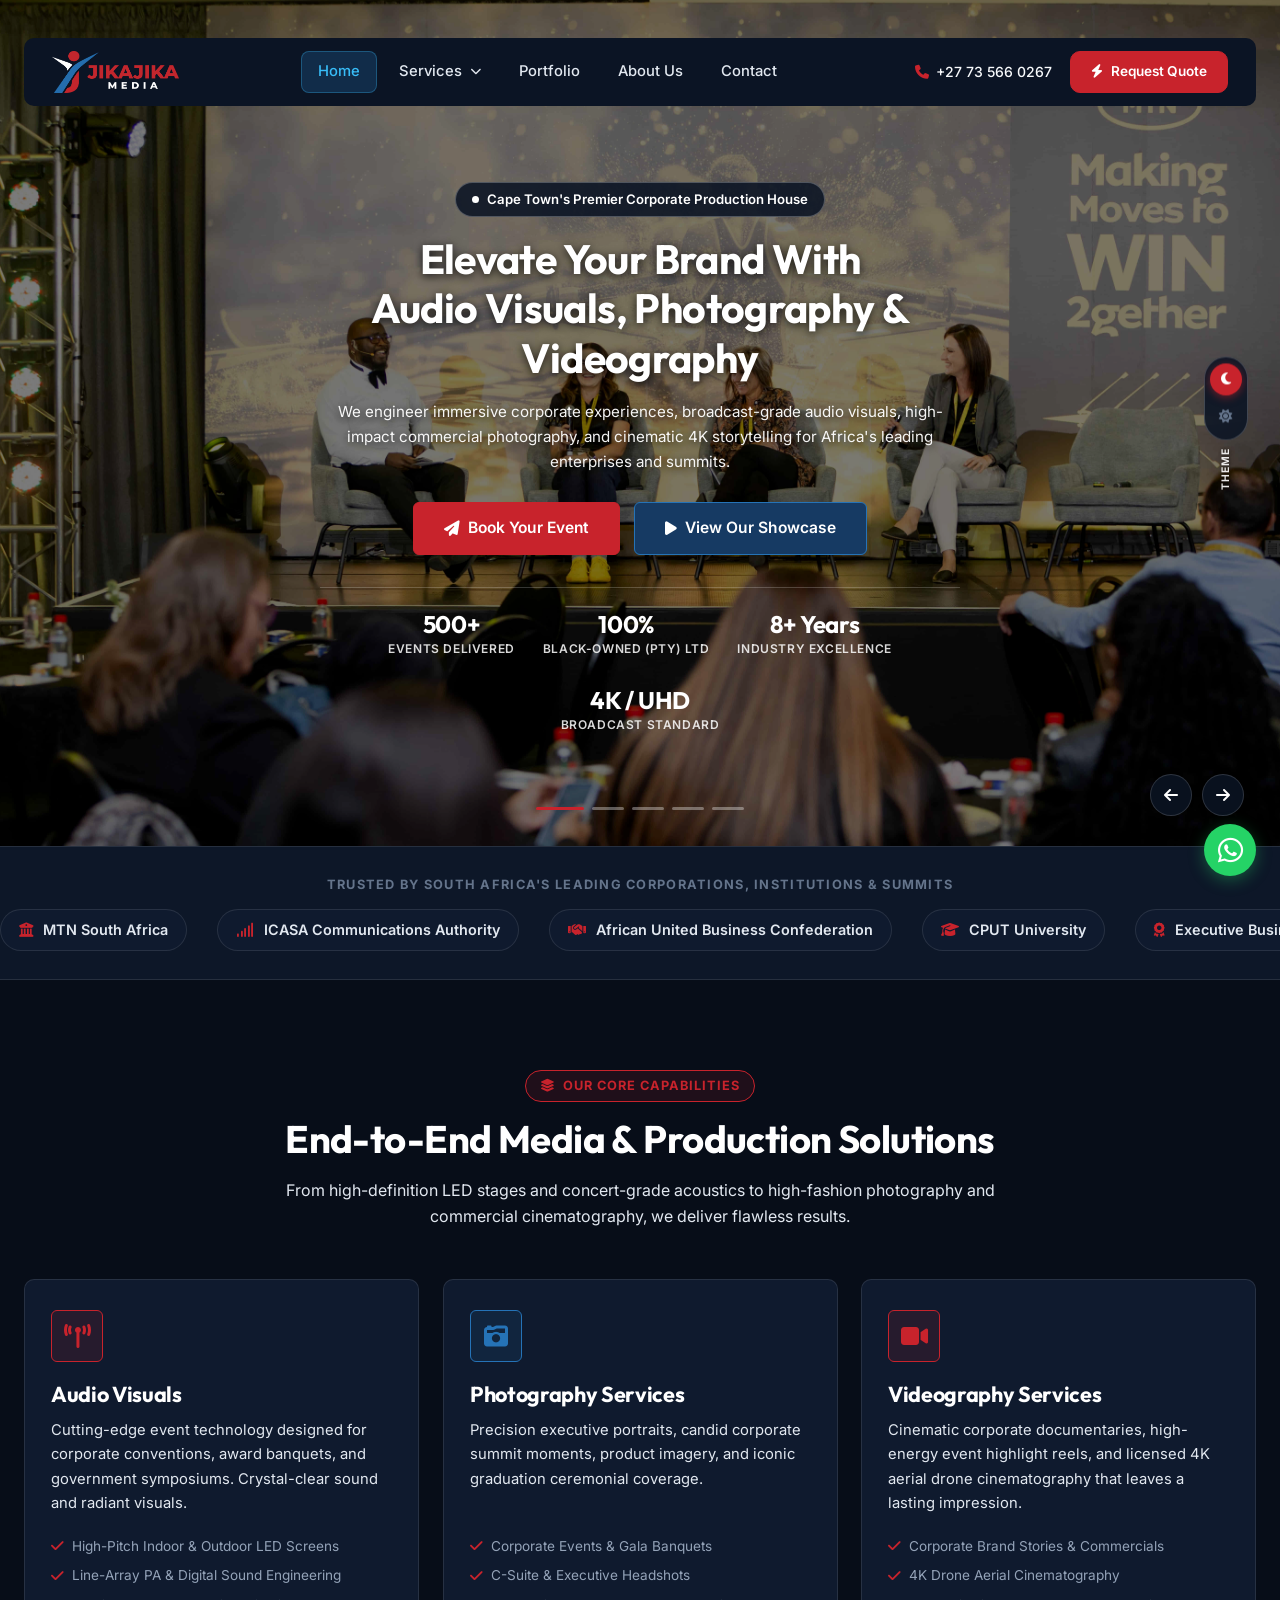
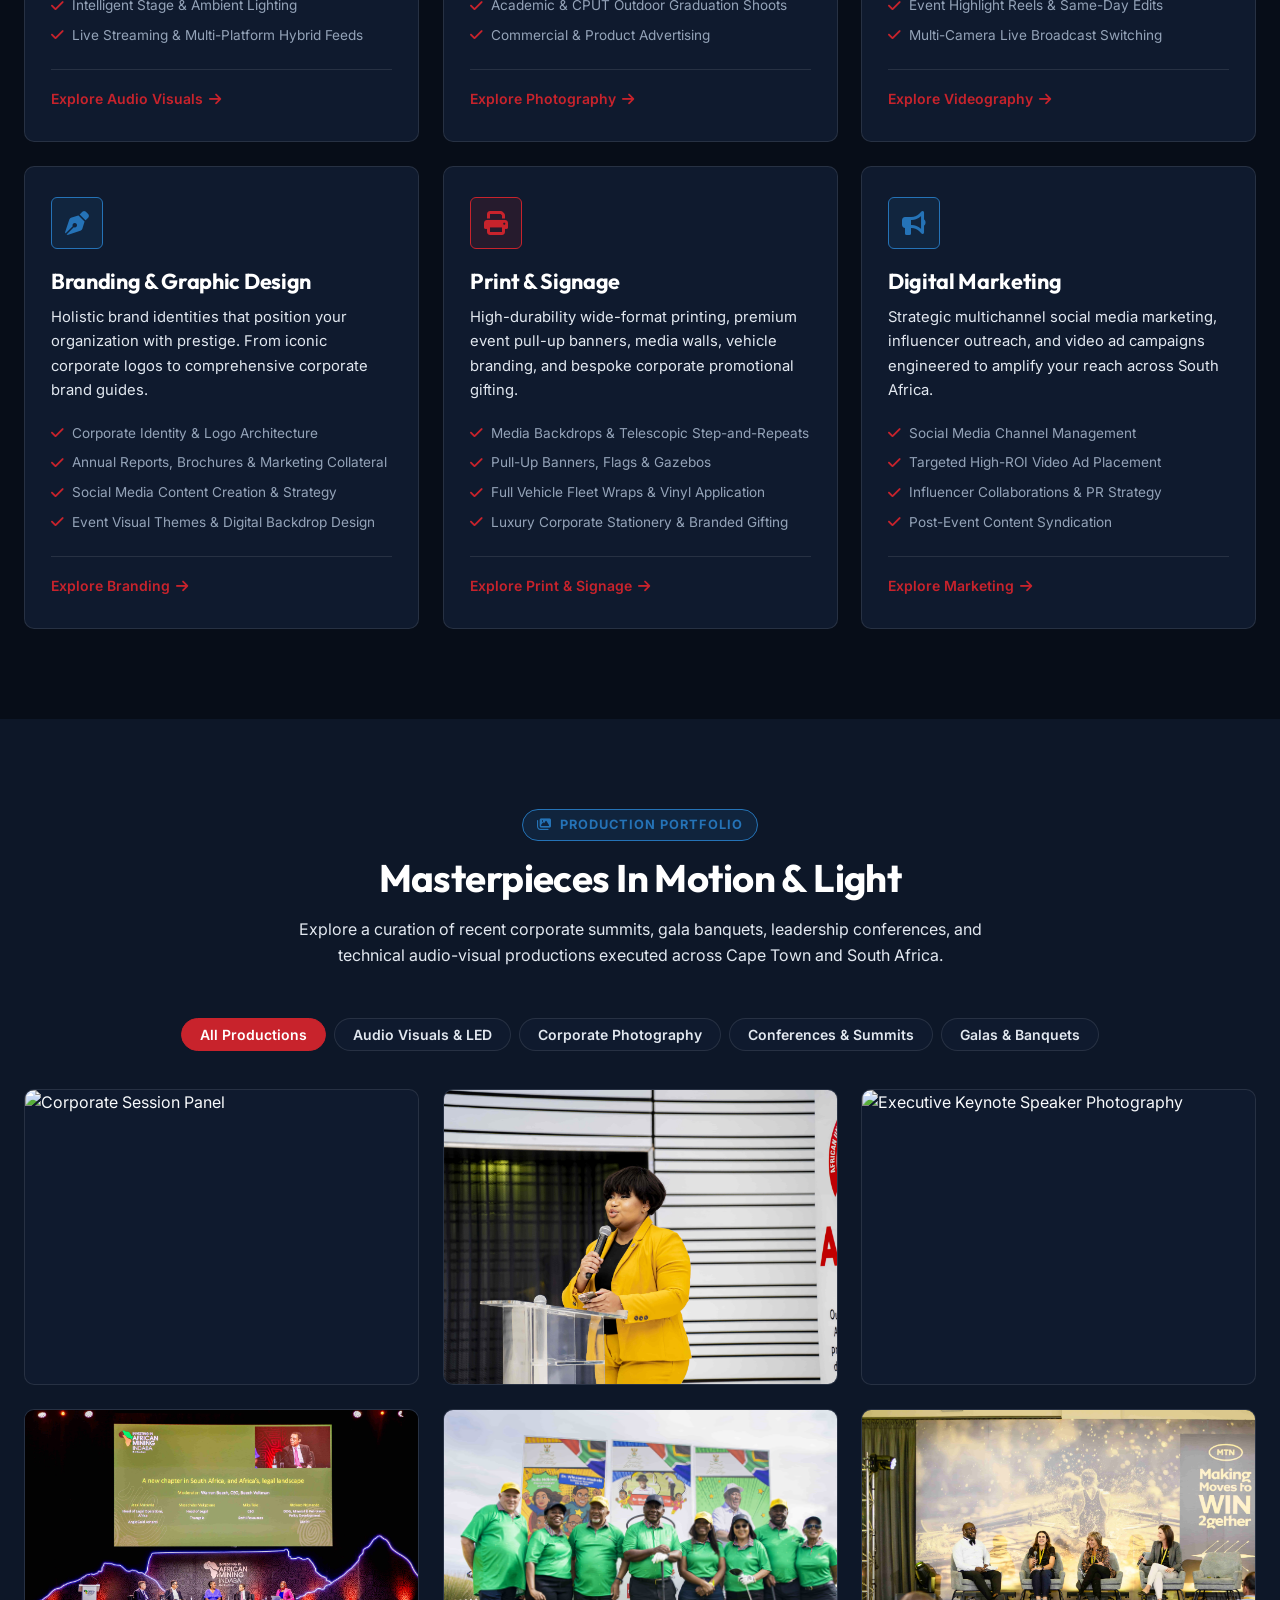
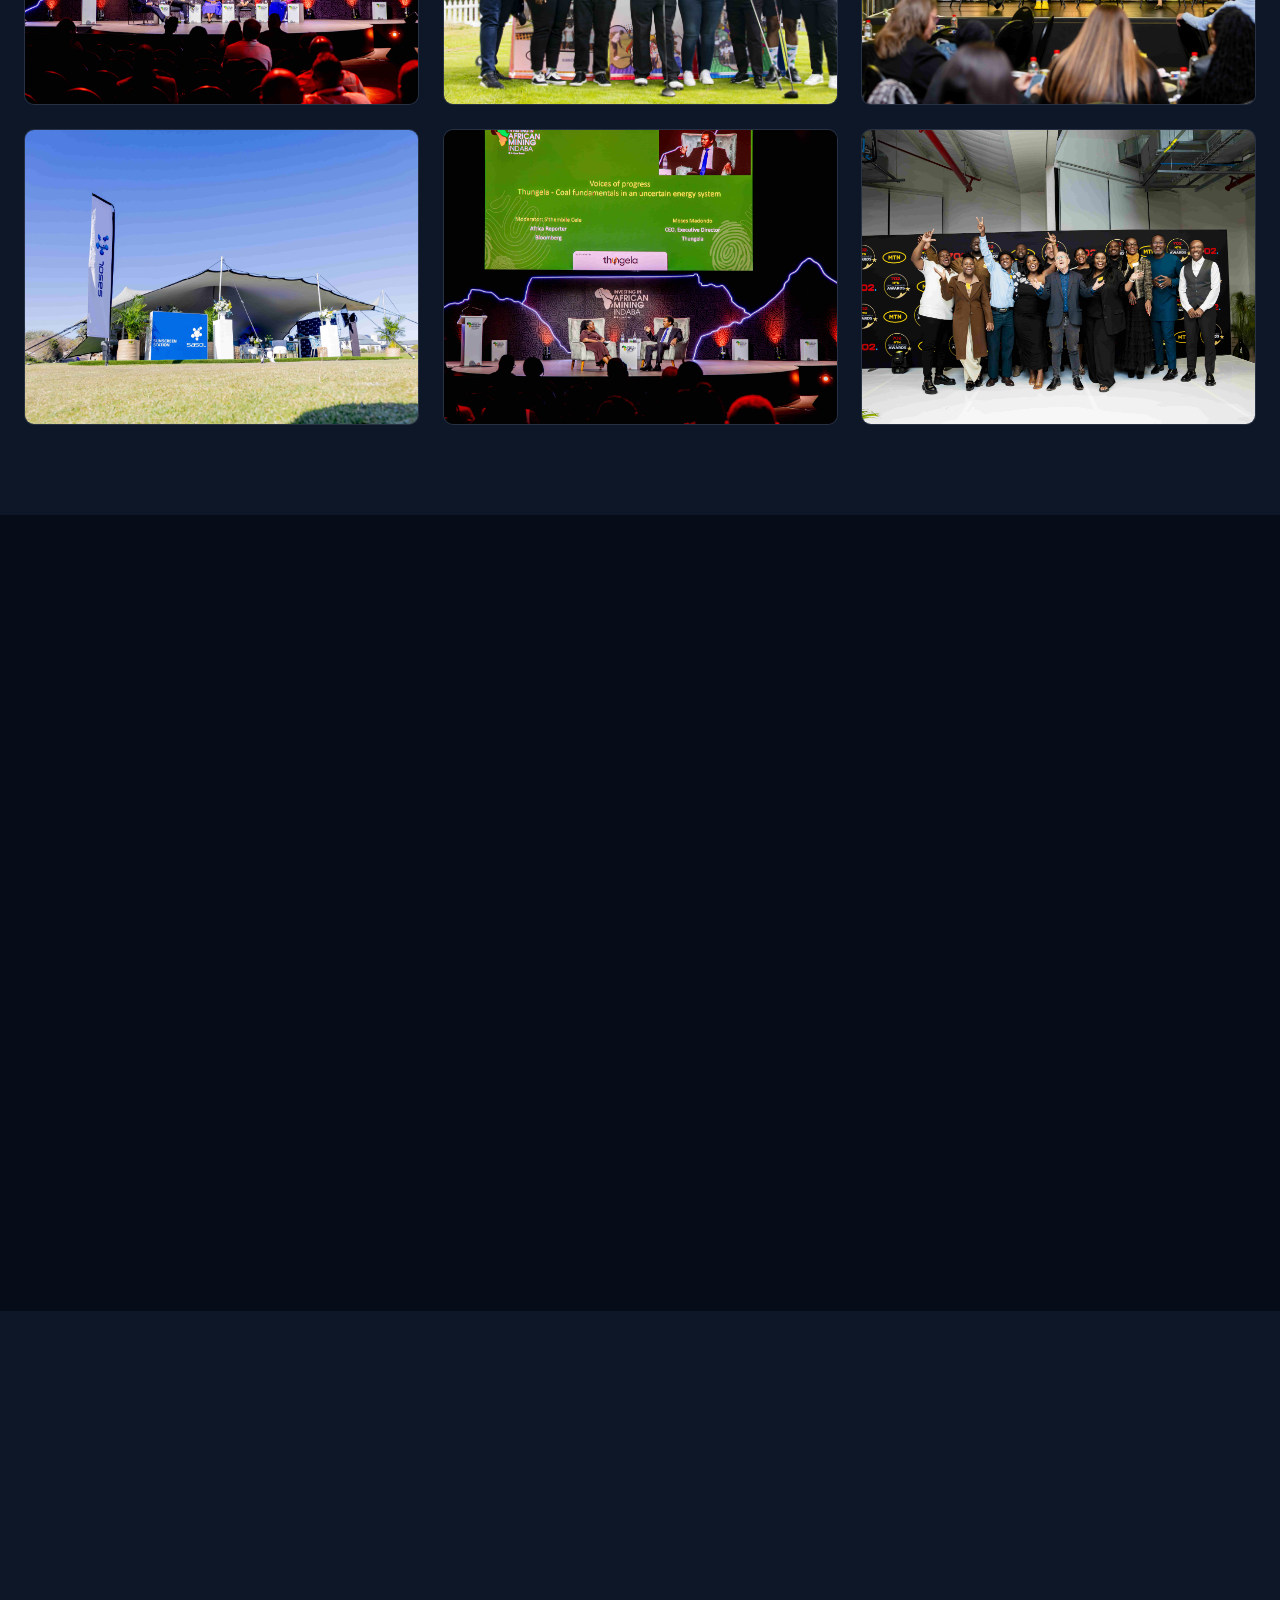
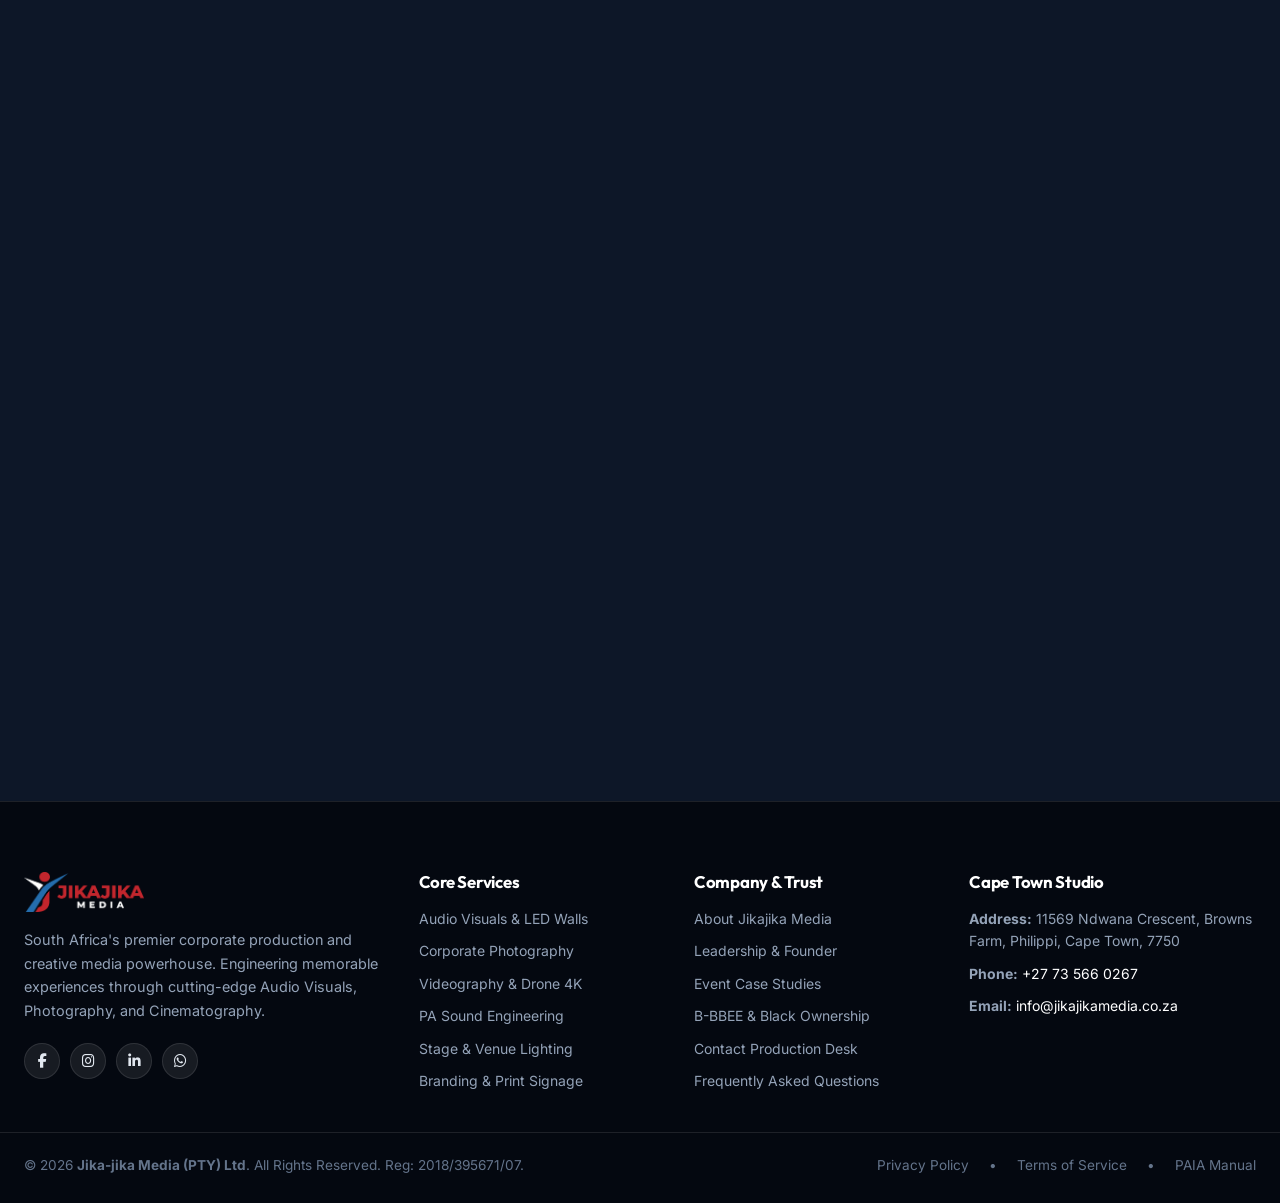
==== commit 8cfa767c: "fix(ui): decrease header background transparency to 0% (fully solid background)" ====
--- a/index.html
+++ b/index.html
@@ -9,8 +9,8 @@
   
   <link rel="icon" type="image/jpeg" href="assets/images/logos/Favicon.jpg" />
   <link rel="stylesheet" href="https://cdnjs.cloudflare.com/ajax/libs/font-awesome/6.5.1/css/all.min.css" />
-  <link rel="stylesheet" href="css/style.css?v=2.7.0" />
-  <link rel="stylesheet" href="css/animations.css?v=2.7.0" />
+  <link rel="stylesheet" href="css/style.css?v=2.8.0" />
+  <link rel="stylesheet" href="css/animations.css?v=2.8.0" />
 </head>
 <body>
 
@@ -798,8 +798,8 @@
   </a>
 
   <!-- Scripts -->
-  <script src="js/slider.js?v=2.7.0"></script>
-  <script src="js/portfolio.js?v=2.7.0"></script>
-  <script src="js/main.js?v=2.7.0"></script>
+  <script src="js/slider.js?v=2.8.0"></script>
+  <script src="js/portfolio.js?v=2.8.0"></script>
+  <script src="js/main.js?v=2.8.0"></script>
 </body>
 </html>
--- a/css/style.css
+++ b/css/style.css
@@ -298,7 +298,7 @@
 .floating-nav-frame {
   width: 100%;
   max-width: 1360px;
-  background-color: transparent; /* 100% TRANSPARENT BACKGROUND */
+  background-color: #0B1424; /* 0% TRANSPARENCY - FULLY SOLID BACKGROUND */
   backdrop-filter: none;
   -webkit-backdrop-filter: none;
   border: none;
@@ -314,7 +314,7 @@
 }
 
 [data-theme="light"] .floating-nav-frame {
-  background-color: transparent;
+  background-color: #FFFFFF; /* SOLID WHITE */
   backdrop-filter: none;
   border: none;
   box-shadow: none;
